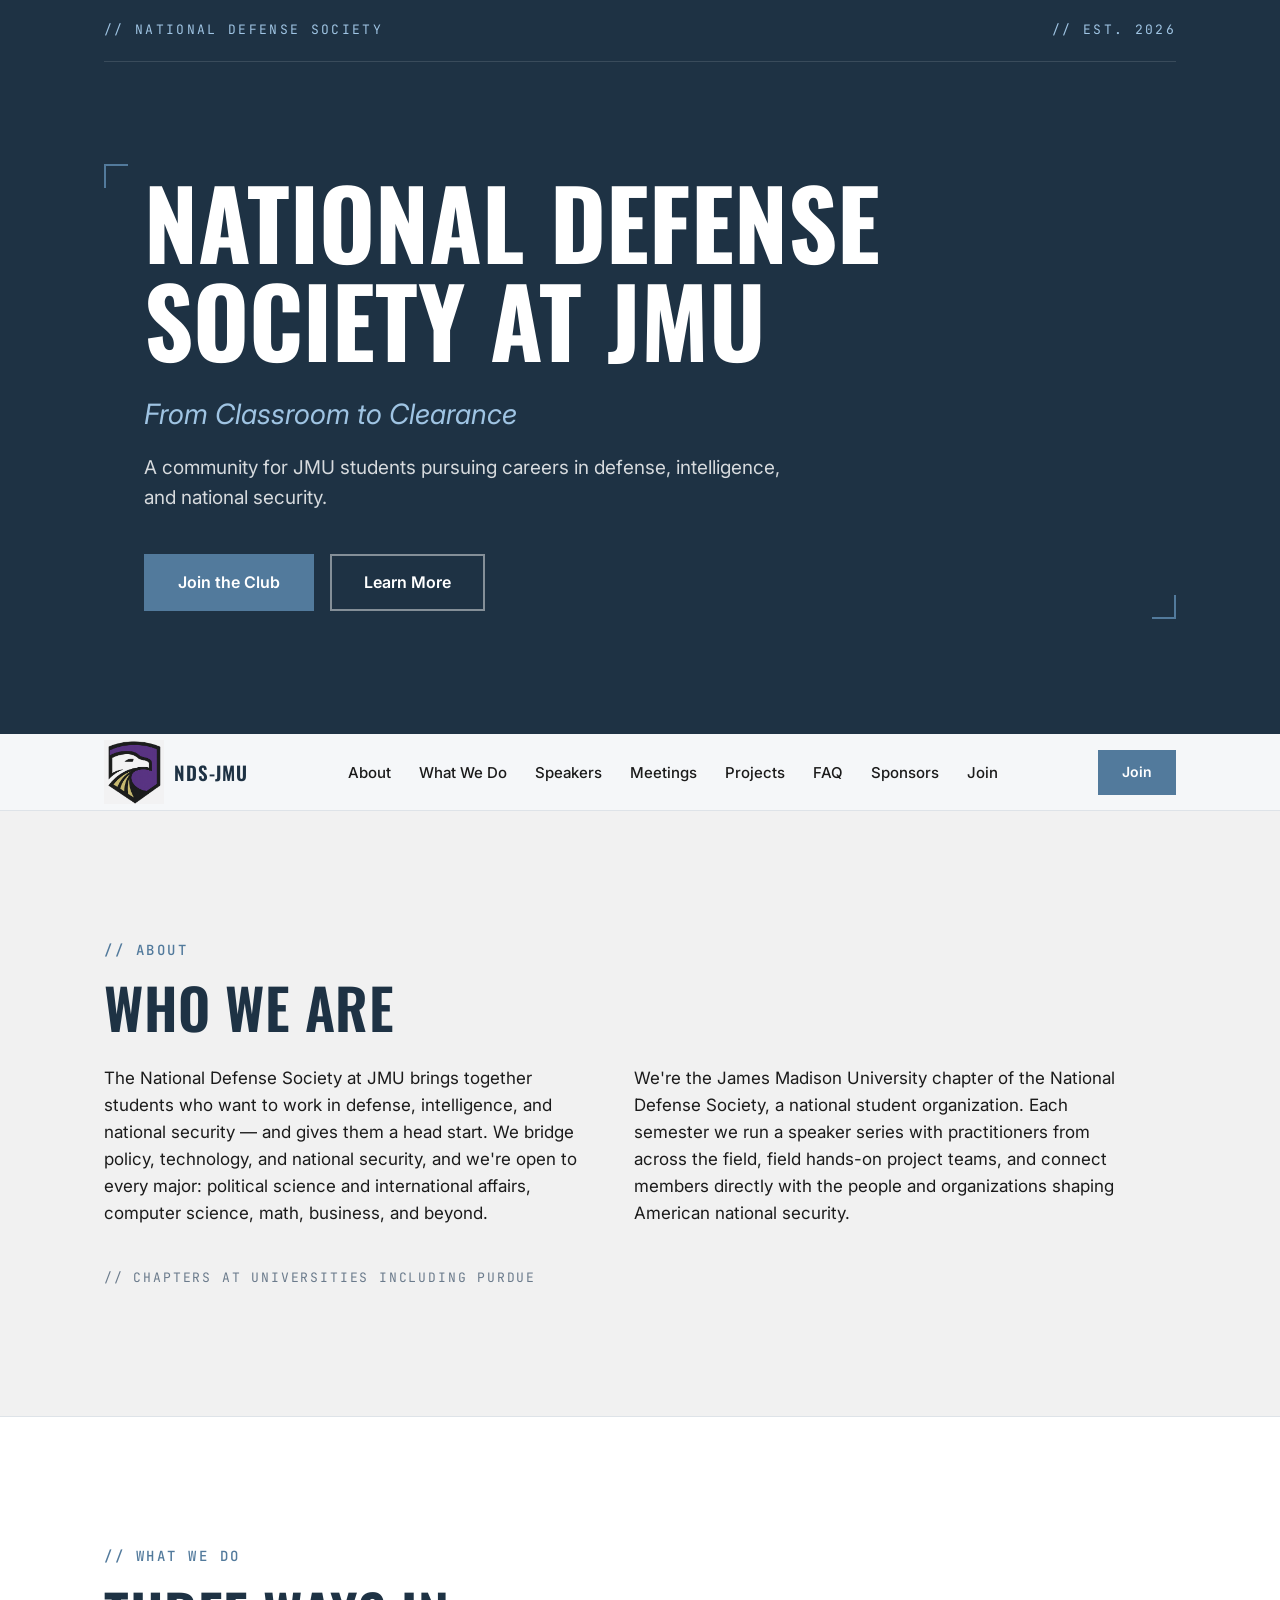
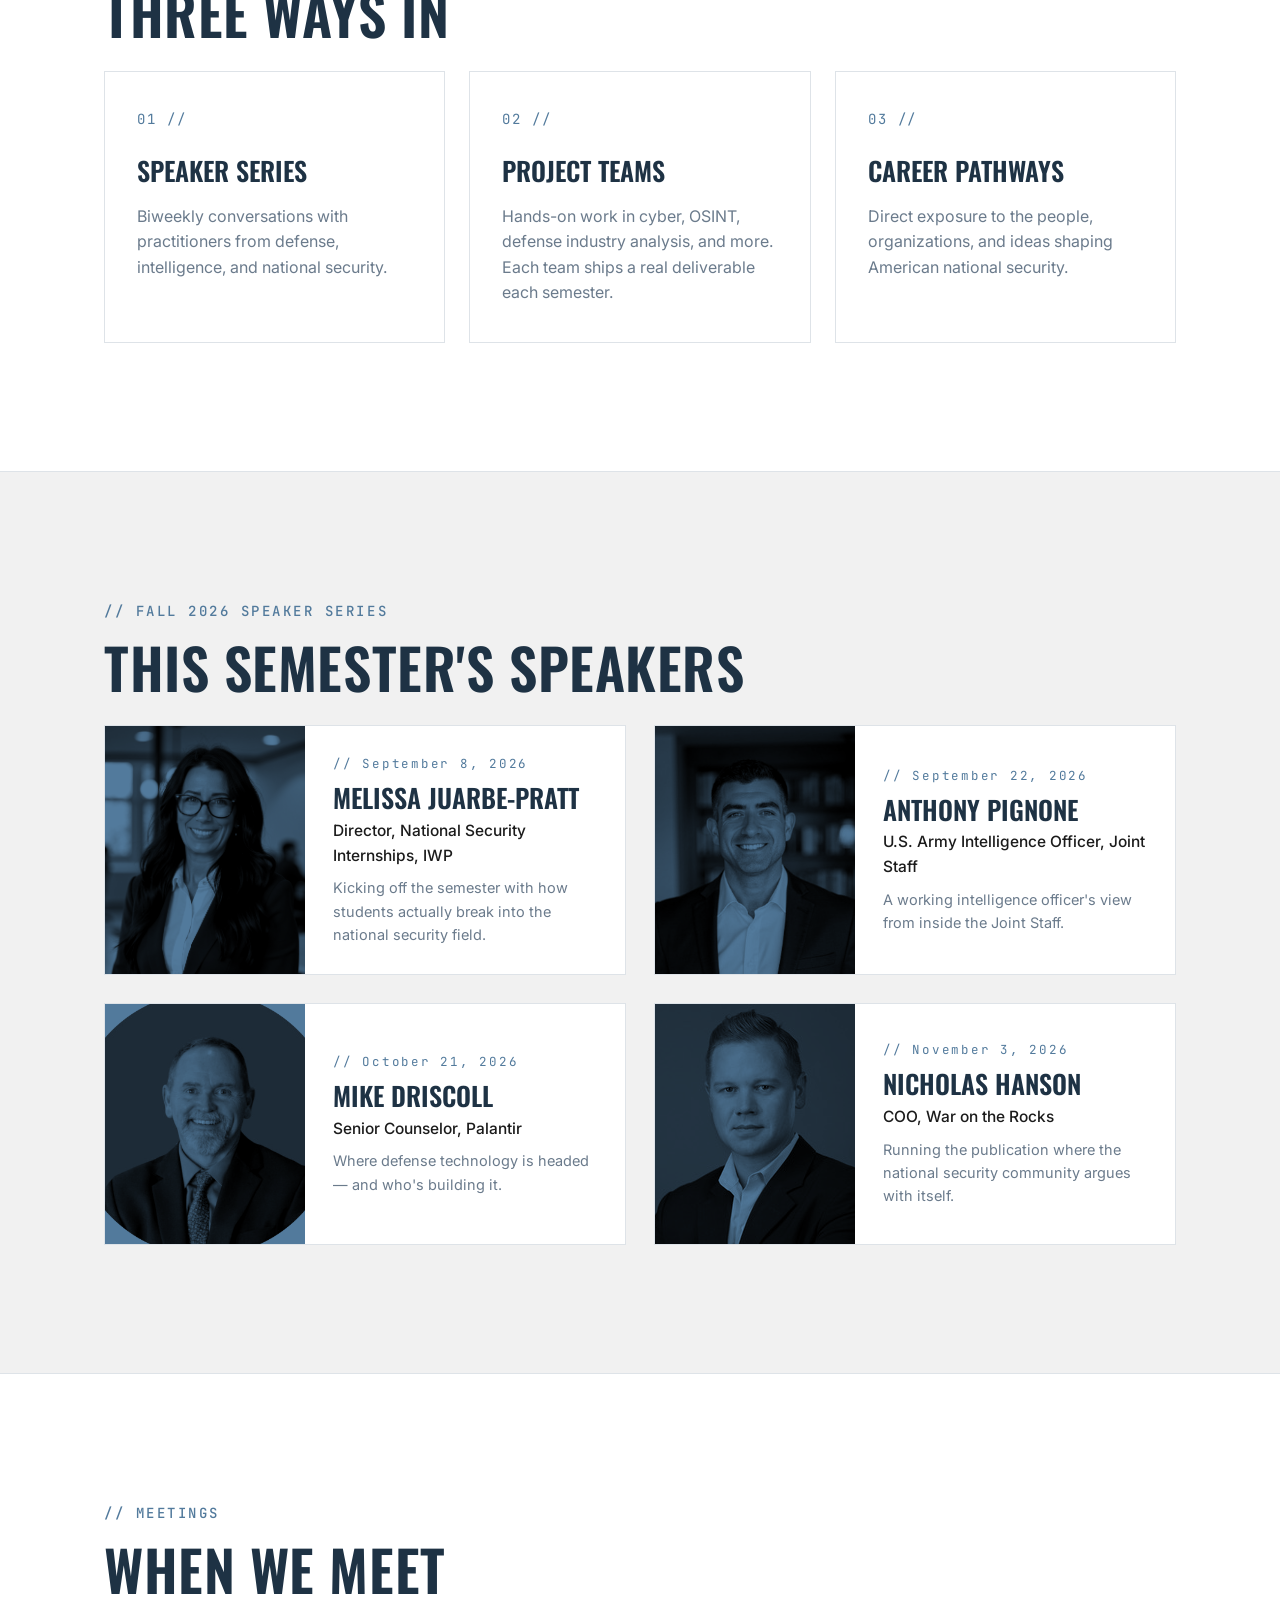
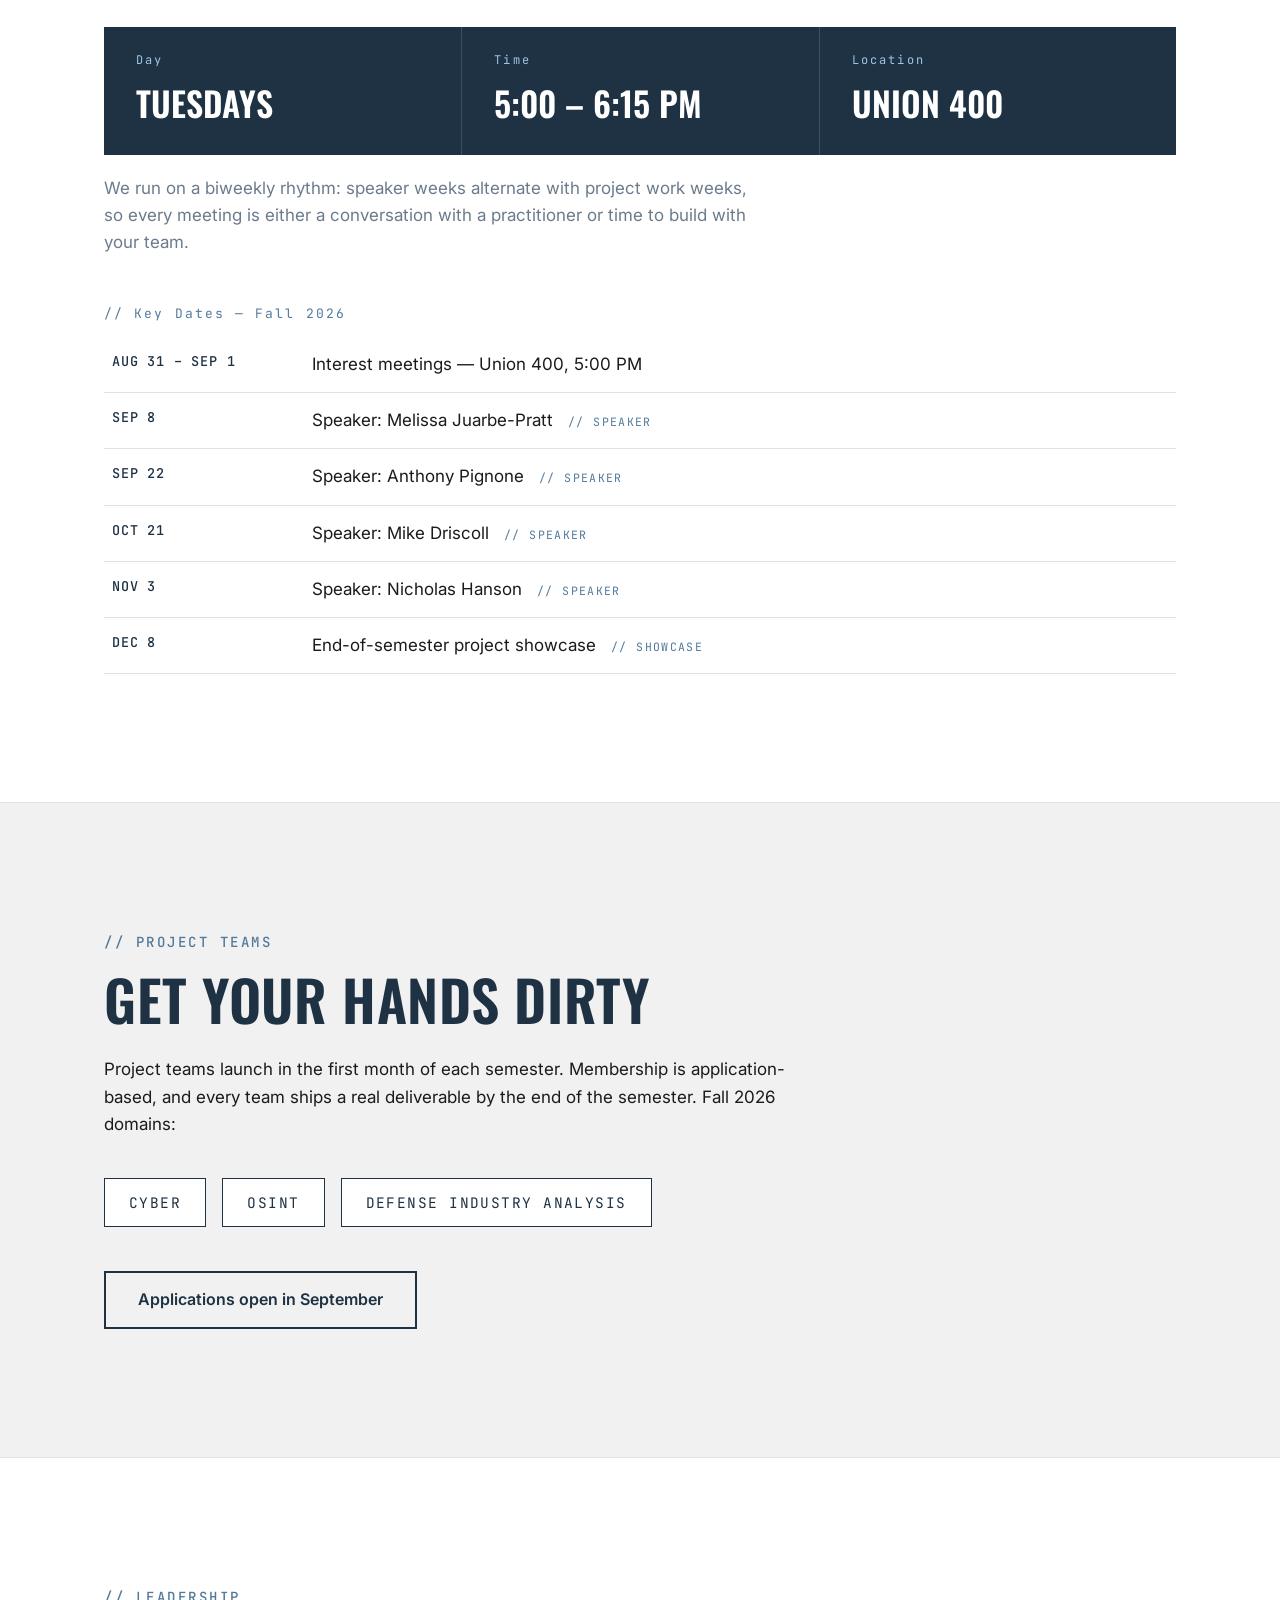
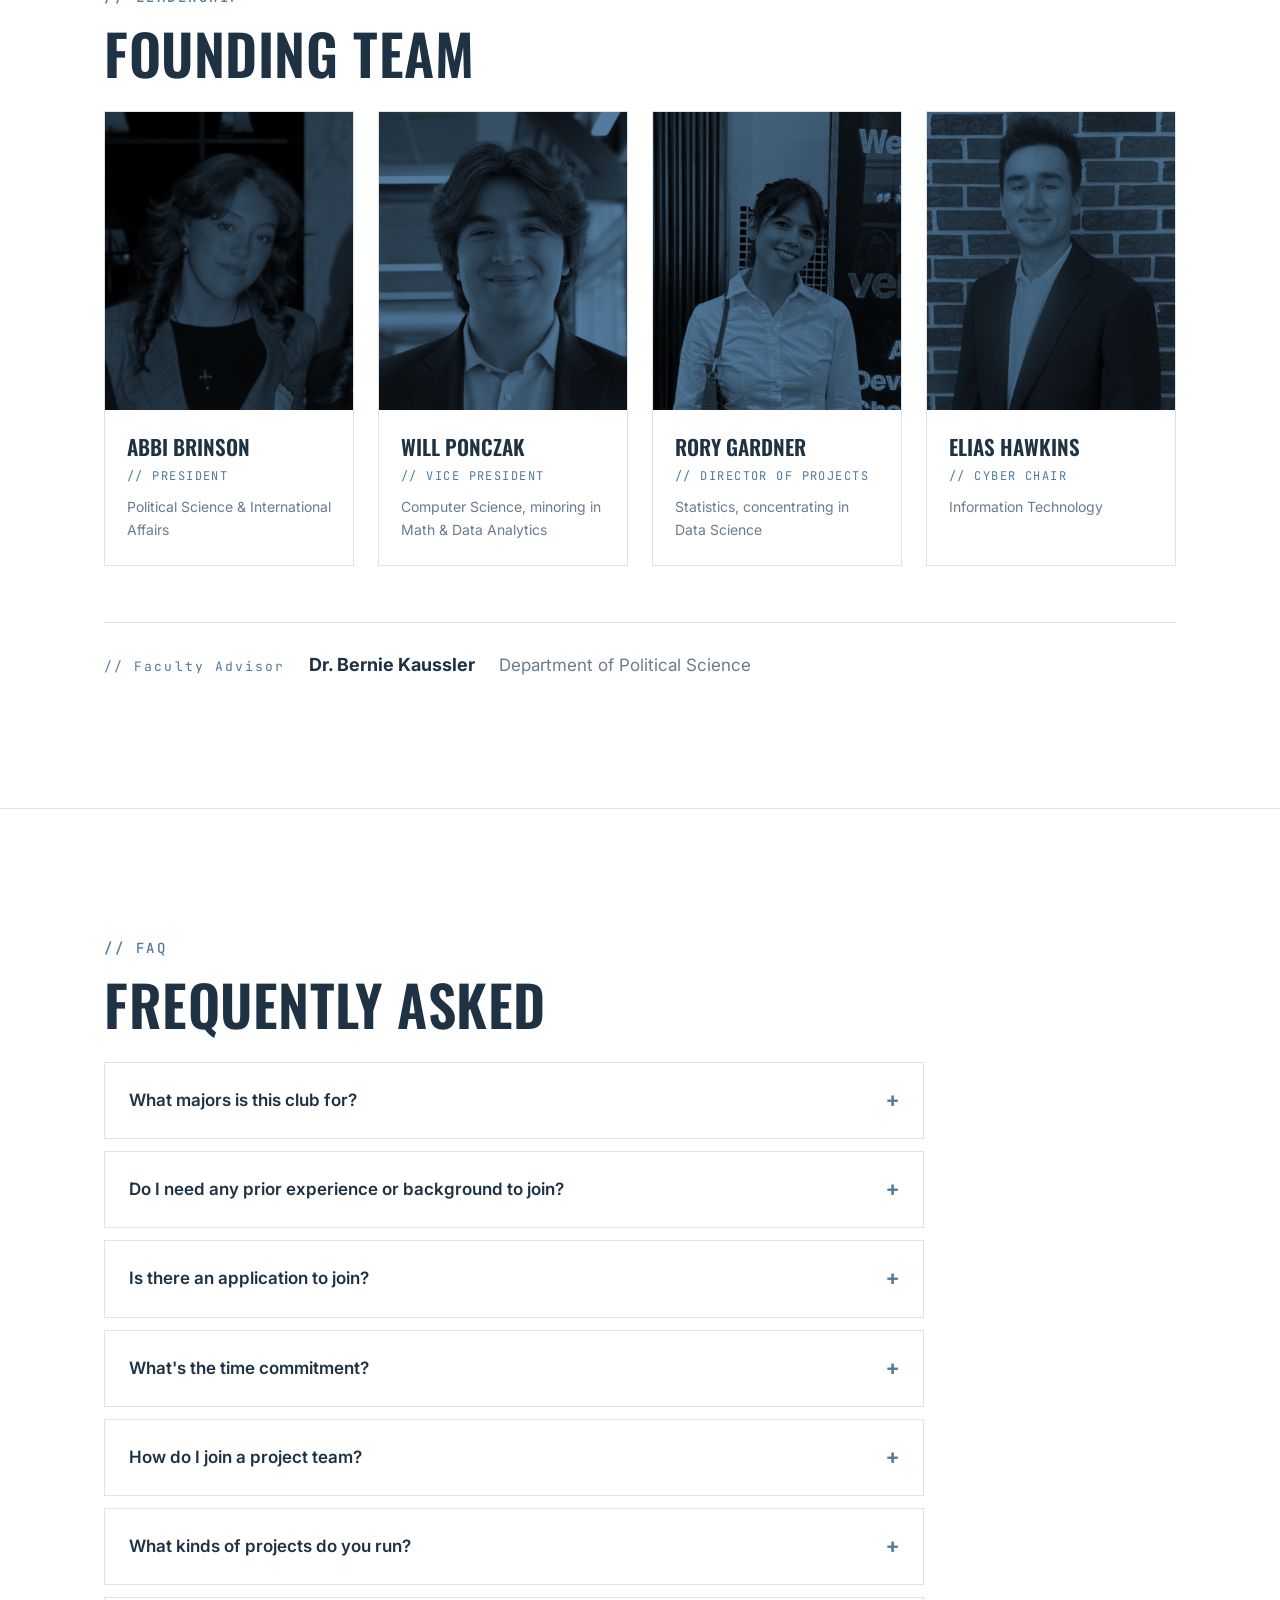
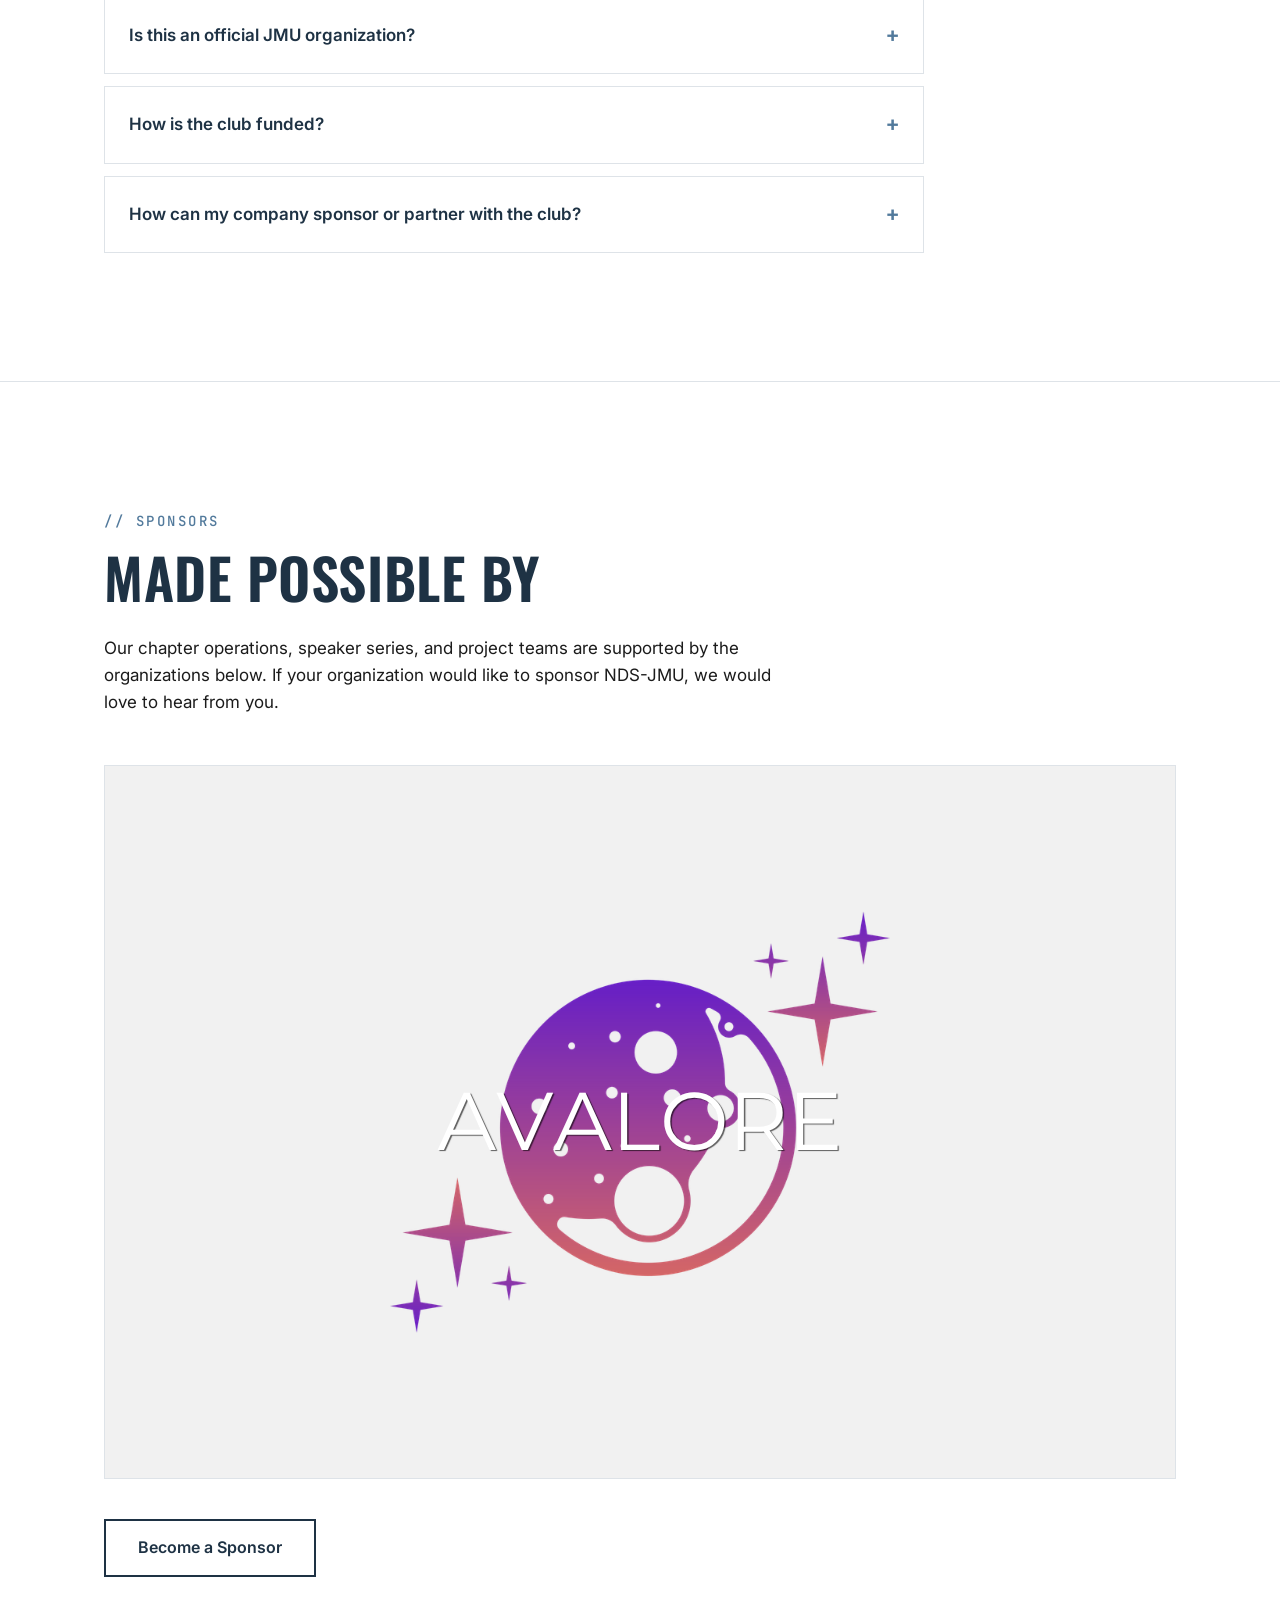
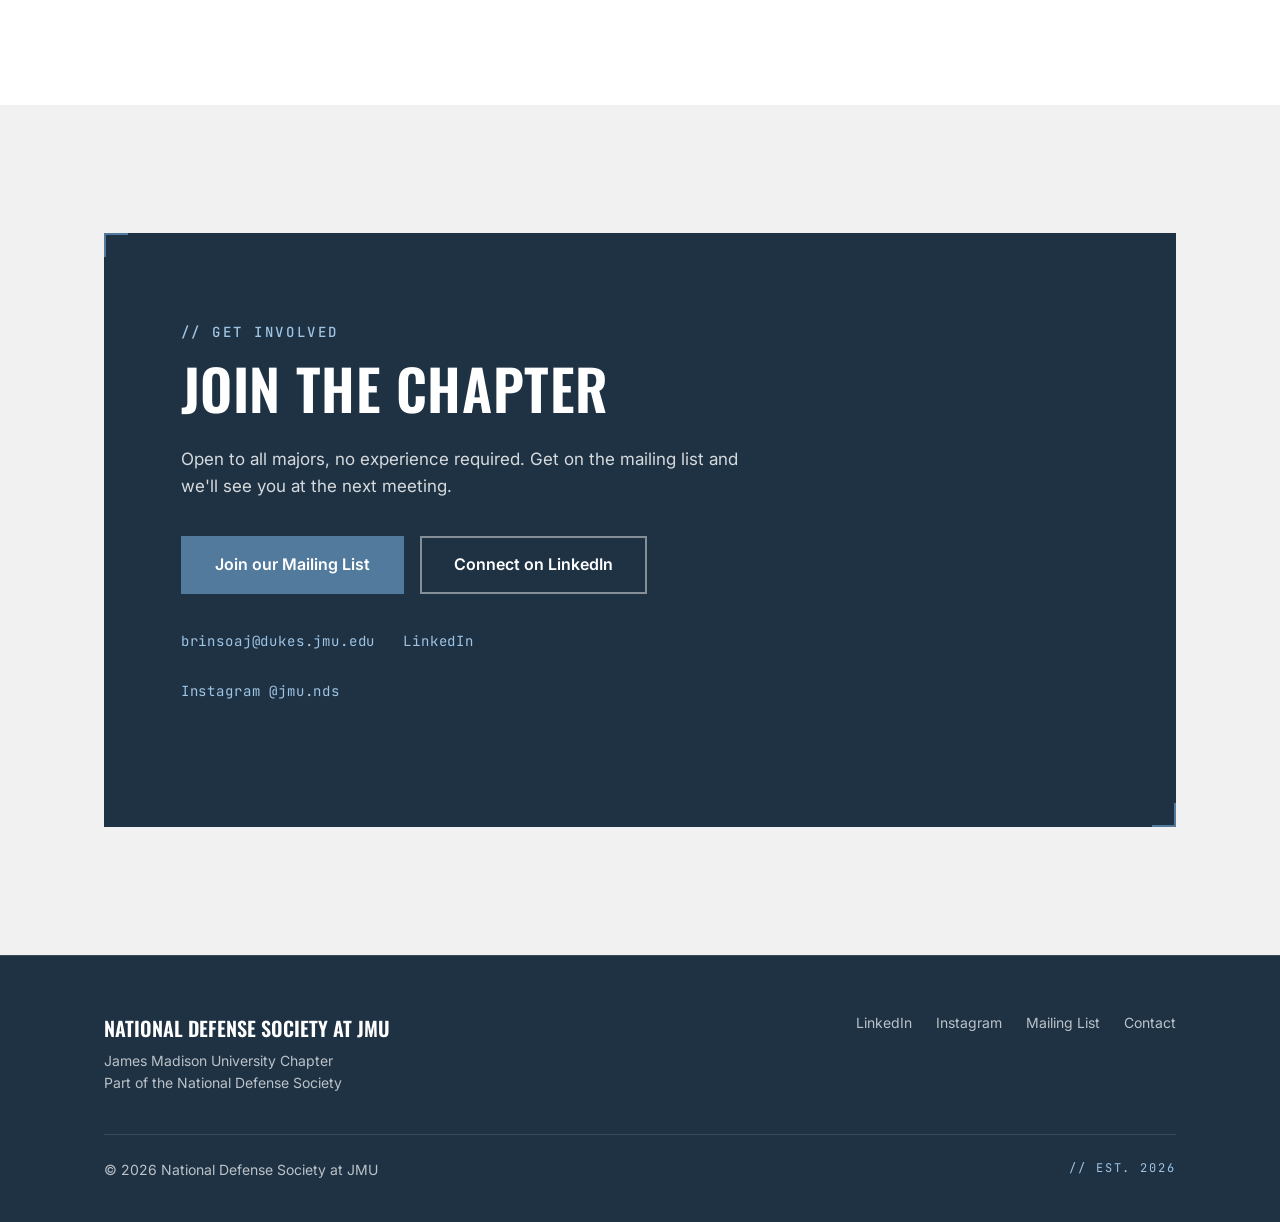
==== index.html @ 1729a4a7 "avalore logo" ====
<!DOCTYPE html>
<html lang="en">
<head>
  <meta charset="UTF-8">
  <meta name="viewport" content="width=device-width, initial-scale=1.0">

  <!-- ============================================= -->
  <!-- PAGE TITLE + SEO                              -->
  <!-- Edit the title and description below if the   -->
  <!-- club's positioning changes.                   -->
  <!-- ============================================= -->
  <title>National Defense Society at JMU — From Classroom to Clearance</title>
  <meta name="description" content="The JMU chapter of the National Defense Society: a community for students pursuing careers in defense, intelligence, and national security. Speaker series, project teams, and career pathways.">

  <!-- Open Graph tags: control how the site looks when shared on LinkedIn etc. -->
  <!-- Replace og-image.png in /images/ with a real 1200x630 graphic when ready. -->
  <meta property="og:title" content="National Defense Society at JMU">
  <meta property="og:description" content="From Classroom to Clearance. A community for JMU students pursuing careers in defense, intelligence, and national security.">
  <meta property="og:type" content="website">
  <meta property="og:image" content="/images/og-image.png">
  <meta property="og:url" content="https://ndsjmu.org/">
  <meta name="twitter:card" content="summary_large_image">
  <meta name="twitter:title" content="National Defense Society at JMU">
  <meta name="twitter:description" content="From Classroom to Clearance. A community for JMU students pursuing careers in defense, intelligence, and national security.">
  <meta name="twitter:image" content="/images/og-image.png">
  <meta name="theme-color" content="#1E3244">

  <!-- Update the URL below to match your actual domain -->
  <link rel="canonical" href="https://ndsjmu.org/">
  <link rel="icon" type="image/png" href="/favicon.png">

  <!-- Fonts: Inter (body), Oswald (big headers), JetBrains Mono (// labels) -->
  <link rel="preconnect" href="https://fonts.googleapis.com">
  <link rel="preconnect" href="https://fonts.gstatic.com" crossorigin>
  <link href="https://fonts.googleapis.com/css2?family=Inter:ital,wght@0,400;0,500;0,600;1,400&family=JetBrains+Mono:wght@400;500&family=Oswald:wght@500;600;700&display=swap" rel="stylesheet">

  <link rel="stylesheet" href="style.css">
</head>
<body>

<!-- ============================================= -->
<!-- 1. HERO (navy header block)                   -->
<!-- Edit the tagline, mission line, and the       -->
<!-- "Join the Club" link here. The Join button    -->
<!-- href should be your Google Form URL.          -->
<!-- ============================================= -->
<header class="hero">
  <div class="container">
    <div class="hero-topbar">
      <span>// NATIONAL DEFENSE SOCIETY</span>
      <span>// EST. 2026</span>
    </div>
    <div class="hero-inner corner-brackets">
      <h1>National Defense Society at JMU</h1>
      <p class="hero-tagline">From Classroom to Clearance</p>
      <p class="hero-mission">A community for JMU students pursuing careers in defense, intelligence, and national security.</p>
      <div class="hero-buttons">
        <!-- REPLACE the href below with the real Google Form link -->
        <a class="btn btn-primary" href="https://forms.gle/PhuVPxNaA1a8XiHC9" target="_blank" rel="noopener noreferrer">Join the Club</a>
        <a class="btn btn-outline-light" href="#about">Learn More</a>
      </div>
    </div>
  </div>
</header>

<!-- ============================================= -->
<!-- 2. STICKY NAVIGATION                          -->
<!-- Sticks to the top of the screen on scroll.    -->
<!-- To add a nav item, copy one <li> line.        -->
<!-- ============================================= -->
<nav class="site-nav" aria-label="Main navigation">
  <div class="container nav-inner">
    <a class="nav-wordmark" href="#top">
      <img src="images/logo.png" alt="NDS eagle shield logo">
      NDS-JMU
    </a>
    <button class="nav-toggle" aria-expanded="false" aria-controls="nav-links">MENU</button>
    <ul class="nav-links" id="nav-links">
      <li><a href="#about">About</a></li>
      <li><a href="#what-we-do">What We Do</a></li>
      <li><a href="#speakers">Speakers</a></li>
      <li><a href="#meetings">Meetings</a></li>
      <li><a href="#projects">Projects</a></li>
      <li><a href="#faq">FAQ</a></li>
      <li><a href="#sponsors">Sponsors</a></li>
      <li><a href="#join">Join</a></li>
    </ul>
    <!-- REPLACE the href below with the real Google Form link -->
    <a class="btn btn-primary nav-join" href="https://forms.gle/PhuVPxNaA1a8XiHC9" target="_blank" rel="noopener noreferrer">Join</a>
  </div>
</nav>

<main id="top">

  <!-- ============================================= -->
  <!-- 3. ABOUT SECTION                              -->
  <!-- Edit the two paragraphs to update the club    -->
  <!-- description.                                  -->
  <!-- ============================================= -->
  <section id="about">
    <div class="container">
      <span class="section-label">// About</span>
      <h2 class="section-headline">Who We Are</h2>
      <div class="about-columns">
        <p>The National Defense Society at JMU brings together students who want to work in defense, intelligence, and national security — and gives them a head start. We bridge policy, technology, and national security, and we're open to every major: political science and international affairs, computer science, math, business, and beyond.</p>
        <p>We're the James Madison University chapter of the National Defense Society, a national student organization. Each semester we run a speaker series with practitioners from across the field, field hands-on project teams, and connect members directly with the people and organizations shaping American national security.</p>
      </div>
      <p class="about-footnote">// CHAPTERS AT UNIVERSITIES INCLUDING PURDUE</p>
    </div>
  </section>

  <!-- ============================================= -->
  <!-- 4. WHAT WE DO (three pillar cards)            -->
  <!-- To edit a pillar, change the text inside one  -->
  <!-- <article> block below.                        -->
  <!-- ============================================= -->
  <section id="what-we-do" class="what-we-do">
    <div class="container">
      <span class="section-label">// What We Do</span>
      <h2 class="section-headline">Three Ways In</h2>
      <div class="pillar-grid">
        <article class="pillar-card">
          <span class="pillar-number">01 //</span>
          <h3>Speaker Series</h3>
          <p>Biweekly conversations with practitioners from defense, intelligence, and national security.</p>
        </article>
        <article class="pillar-card">
          <span class="pillar-number">02 //</span>
          <h3>Project Teams</h3>
          <p>Hands-on work in cyber, OSINT, defense industry analysis, and more. Each team ships a real deliverable each semester.</p>
        </article>
        <article class="pillar-card">
          <span class="pillar-number">03 //</span>
          <h3>Career Pathways</h3>
          <p>Direct exposure to the people, organizations, and ideas shaping American national security.</p>
        </article>
      </div>
    </div>
  </section>

  <!-- ============================================= -->
  <!-- 5. SPEAKERS SECTION                           -->
  <!-- To add a new speaker: copy one whole          -->
  <!-- <article class="speaker-card"> block, paste   -->
  <!-- it below the last one, and update the photo,  -->
  <!-- date, name, title, and description.           -->
  <!-- Photos go in images/speakers/ — see README.   -->
  <!-- ============================================= -->
  <section id="speakers">
    <div class="container">
      <span class="section-label">// Fall 2026 Speaker Series</span>
      <h2 class="section-headline">This Semester's Speakers</h2>
      <div class="speaker-grid">

        <!-- Speaker 1 -->
        <article class="speaker-card">
          <figure class="tinted-photo">
            <img src="images/speakers/melissa-juarbe-pratt.jpg" alt="Melissa Juarbe-Pratt headshot">
          </figure>
          <div class="speaker-info">
            <p class="speaker-date">// September 8, 2026</p>
            <h3>Melissa Juarbe-Pratt</h3>
            <p class="speaker-title">Director, National Security Internships, IWP</p>
            <p class="speaker-note">Kicking off the semester with how students actually break into the national security field.</p>
          </div>
        </article>

        <!-- Speaker 2 -->
        <article class="speaker-card">
          <figure class="tinted-photo">
            <img src="images/speakers/anthony-pignone.jpg" alt="Anthony Pignone headshot">
          </figure>
          <div class="speaker-info">
            <p class="speaker-date">// September 22, 2026</p>
            <h3>Anthony Pignone</h3>
            <p class="speaker-title">U.S. Army Intelligence Officer, Joint Staff</p>
            <p class="speaker-note">A working intelligence officer's view from inside the Joint Staff.</p>
          </div>
        </article>

        <!-- Speaker 3 -->
        <article class="speaker-card">
          <figure class="tinted-photo">
            <img src="images/speakers/mike-driscoll.jpg" alt="Mike Driscoll headshot">
          </figure>
          <div class="speaker-info">
            <p class="speaker-date">// October 21, 2026</p>
            <h3>Mike Driscoll</h3>
            <p class="speaker-title">Senior Counselor, Palantir</p>
            <p class="speaker-note">Where defense technology is headed — and who's building it.</p>
          </div>
        </article>

        <!-- Speaker 4 -->
        <article class="speaker-card">
          <figure class="tinted-photo">
            <img src="images/speakers/nicholas-hanson.jpeg" alt="Nicholas Hanson headshot">
          </figure>
          <div class="speaker-info">
            <p class="speaker-date">// November 3, 2026</p>
            <h3>Nicholas Hanson</h3>
            <p class="speaker-title">COO, War on the Rocks</p>
            <p class="speaker-note">Running the publication where the national security community argues with itself.</p>
          </div>
        </article>

        <!-- ADD A NEW SPEAKER CARD HERE (copy an <article> block from above) -->

      </div>
    </div>
  </section>

  <!-- ============================================= -->
  <!-- 6. MEETINGS SECTION                           -->
  <!-- Update the day/time/room in the meeting-bar,  -->
  <!-- and the key dates in the table below it.      -->
  <!-- To add a date: copy one <tr> row.             -->
  <!-- ============================================= -->
  <section id="meetings" class="meetings">
    <div class="container">
      <span class="section-label">// Meetings</span>
      <h2 class="section-headline">When We Meet</h2>
      <dl class="meeting-bar">
        <div><dt>Day</dt><dd>Tuesdays</dd></div>
        <div><dt>Time</dt><dd>5:00 – 6:15 PM</dd></div>
        <div><dt>Location</dt><dd>Union 400</dd></div>
      </dl>
      <p class="meeting-note">We run on a biweekly rhythm: speaker weeks alternate with project work weeks, so every meeting is either a conversation with a practitioner or time to build with your team.</p>

      <p class="dates-heading">// Key Dates — Fall 2026</p>
      <table class="dates-table">
        <tbody>
          <tr><td>AUG 31 – SEP 1</td><td>Interest meetings — Union 400, 5:00 PM</td></tr>
          <tr><td>SEP 8</td><td>Speaker: Melissa Juarbe-Pratt <span class="date-tag">// SPEAKER</span></td></tr>
          <tr><td>SEP 22</td><td>Speaker: Anthony Pignone <span class="date-tag">// SPEAKER</span></td></tr>
          <tr><td>OCT 21</td><td>Speaker: Mike Driscoll <span class="date-tag">// SPEAKER</span></td></tr>
          <tr><td>NOV 3</td><td>Speaker: Nicholas Hanson <span class="date-tag">// SPEAKER</span></td></tr>
          <tr><td>DEC 8</td><td>End-of-semester project showcase <span class="date-tag">// SHOWCASE</span></td></tr>
          <!-- ADD A NEW DATE HERE (copy a <tr> row from above) -->
        </tbody>
      </table>
    </div>
  </section>

  <!-- ============================================= -->
  <!-- 7. PROJECT TEAMS SECTION                      -->
  <!-- To add a project domain, copy one <li> line.  -->
  <!-- Update the button text/link when applications -->
  <!-- open.                                         -->
  <!-- ============================================= -->
  <section id="projects">
    <div class="container">
      <span class="section-label">// Project Teams</span>
      <h2 class="section-headline">Get Your Hands Dirty</h2>
      <p class="projects-intro">Project teams launch in the first month of each semester. Membership is application-based, and every team ships a real deliverable by the end of the semester. Fall 2026 domains:</p>
      <ul class="domain-list">
        <li>CYBER</li>
        <li>OSINT</li>
        <li>DEFENSE INDUSTRY ANALYSIS</li>
        <!-- ADD A NEW PROJECT DOMAIN HERE -->
      </ul>
      <a class="btn btn-outline-dark" href="#join">Applications open in September</a>
    </div>
  </section>

  <!-- ============================================= -->
  <!-- 8. LEADERSHIP SECTION                         -->
  <!-- To add or update an officer: copy one         -->
  <!-- <article class="officer-card"> block and      -->
  <!-- update the photo, name, role, and bio.        -->
  <!-- Photos go in images/officers/ — see README.   -->
  <!-- ============================================= -->
  <section id="leadership" class="leadership">
    <div class="container">
      <span class="section-label">// Leadership</span>
      <h2 class="section-headline">Founding Team</h2>
      <div class="officer-grid">

        <article class="officer-card">
          <figure class="tinted-photo">
            <img src="images/officers/abbi-brinson.jpg" alt="Abbi Brinson headshot">
          </figure>
          <div class="officer-body">
            <h3>Abbi Brinson</h3>
            <p class="officer-role">// President</p>
            <p class="officer-bio">Political Science &amp; International Affairs</p>
          </div>
        </article>

        <article class="officer-card">
          <figure class="tinted-photo">
            <img src="images/officers/will-ponczak.jpg" alt="Will Ponczak headshot">
          </figure>
          <div class="officer-body">
            <h3>Will Ponczak</h3>
            <p class="officer-role">// Vice President</p>
            <p class="officer-bio">Computer Science, minoring in Math &amp; Data Analytics</p>
          </div>
        </article>

        <article class="officer-card">
          <figure class="tinted-photo">
            <img src="images/officers/rory-gardner.png" alt="Rory Gardner headshot">
          </figure>
          <div class="officer-body">
            <h3>Rory Gardner</h3>
            <p class="officer-role">// Director of Projects</p>
            <p class="officer-bio">Statistics, concentrating in Data Science</p>
          </div>
        </article>

        <article class="officer-card">
          <figure class="tinted-photo">
            <img src="images/officers/elias-hawkins.jpg" alt="Elias Hawkins headshot">
          </figure>
          <div class="officer-body">
            <h3>Elias Hawkins</h3>
            <p class="officer-role">// Cyber Chair</p>
            <p class="officer-bio">Information Technology</p>
          </div>
        </article>

        <!-- ADD A NEW OFFICER CARD HERE (copy an <article> block from above) -->

      </div>
      <div class="advisor">
        <span class="advisor-label">// Faculty Advisor</span>
        <strong>Dr. Bernie Kaussler</strong>
        <span>Department of Political Science</span>
      </div>
    </div>
  </section>


  <!-- ============================================= -->
  <!-- 8b. FAQ SECTION                               -->
  <!-- To add a question: copy one <details> block,  -->
  <!-- update the <summary> and <p> text.            -->
  <!-- The <details>/<summary> elements are native   -->
  <!-- HTML — no JavaScript needed for the accordion.-->
  <!-- ============================================= -->
  <section id="faq" class="faq">
    <div class="container">
      <span class="section-label">// FAQ</span>
      <h2 class="section-headline">Frequently Asked</h2>
      <div class="faq-list">

        <details class="faq-item">
          <summary>What majors is this club for?</summary>
          <p>All majors. Our members study political science, international affairs, computer science, engineering, business, finance, biology, and everything in between. If you are interested in defense, intelligence, or national security, this club is for you.</p>
        </details>

        <details class="faq-item">
          <summary>Do I need any prior experience or background to join?</summary>
          <p>No. Our speaker series and general meetings are designed for anyone curious about the field, whether you have deep background knowledge or none at all.</p>
        </details>

        <details class="faq-item">
          <summary>Is there an application to join?</summary>
          <p>No application is required for general membership. Just show up. Project teams are application-based and open at the start of each semester.</p>
        </details>

        <details class="faq-item">
          <summary>What's the time commitment?</summary>
          <p>General members can attend as many or as few meetings as they want. Project team members commit to weekly participation for the semester and produce a final deliverable in December.</p>
        </details>

        <details class="faq-item">
          <summary>How do I join a project team?</summary>
          <p>Applications open during the first month of each semester and are announced at meetings and through our mailing list. Teams are multidisciplinary — we intentionally build teams that combine technical, analytical, and business perspectives.</p>
        </details>

        <details class="faq-item">
          <summary>What kinds of projects do you run?</summary>
          <p>Multidisciplinary teams working on real national security problems. Recent examples include open-source intelligence analysis, defense industry research, and hardware prototyping for detection and monitoring applications.</p>
        </details>

        <details class="faq-item">
          <summary>Is this an official JMU organization?</summary>
          <p>Yes. NDS-JMU is a recognized student organization at James Madison University, part of the national National Defense Society, with chapters at universities across the country.</p>
        </details>

        <details class="faq-item">
          <summary>How is the club funded?</summary>
          <p>Through sponsor contributions and optional member dues. All chapter financials are made publicly available at the end of each semester.</p>
        </details>

        <details class="faq-item">
          <summary>How can my company sponsor or partner with the club?</summary>
          <p>We welcome sponsorship inquiries. Sponsors support our speaker series, project teams, and end-of-semester programming, and can also sponsor individual project teams focused on problems their organization cares about. Reach out through the Sponsors section below.</p>
        </details>

      </div>
    </div>
  </section>

  <!-- ============================================= -->
  <!-- 9. SPONSORS SECTION                           -->
  <!-- To add a sponsor:                             -->
  <!--   1. Drop the logo image in images/sponsors/  -->
  <!--   2. Copy one <a class="sponsor-card"> block  -->
  <!--   3. Update the href (their website), the     -->
  <!--      img src, and the alt text                -->
  <!-- To become a sponsor link: update the href on  -->
  <!-- the "Become a Sponsor" button to a mailto or  -->
  <!-- link to your sponsorship PDF.                 -->
  <!-- ============================================= -->
  <section id="sponsors" class="sponsors">
    <div class="container">
      <span class="section-label">// Sponsors</span>
      <h2 class="section-headline">Made Possible By</h2>
      <p class="sponsors-intro">Our chapter operations, speaker series, and project teams are supported by the organizations below. If your organization would like to sponsor NDS-JMU, we would love to hear from you.</p>

      <div class="sponsor-grid">

        <!-- Sponsor 1 — placeholder example. Delete this block or replace with a real sponsor. -->

        <a class="sponsor-card" href="#" target="_blank" rel="noopener noreferrer">
          <img src="images/sponsors/avalore-logo.png" alt="Sponsor logo placeholder">
        </a>


        <!-- ADD A NEW SPONSOR CARD HERE (copy an <a> block from above) -->

      </div>

      <div class="sponsors-cta">
        <a class="btn btn-outline-dark" href="mailto:brinsoaj@dukes.jmu.edu?subject=NDS-JMU%20Sponsorship%20Inquiry">Become a Sponsor</a>
      </div>
    </div>
  </section>

  <!-- ============================================= -->
  <!-- 10. JOIN / GET INVOLVED SECTION               -->
  <!-- Update the Google Form link, email, and       -->
  <!-- social links here.                            -->
  <!-- ============================================= -->
  <section id="join">
    <div class="container">
      <div class="join-card corner-brackets">
        <span class="section-label">// Get Involved</span>
        <h2 class="section-headline">Join the Chapter</h2>
        <p>Open to all majors, no experience required. Get on the mailing list and we'll see you at the next meeting.</p>
        <div class="join-buttons">
          <!-- REPLACE the href below with the real Google Form link -->
          <a class="btn btn-primary" href="https://forms.gle/PhuVPxNaA1a8XiHC9" target="_blank" rel="noopener noreferrer">Join our Mailing List</a>
          <a class="btn btn-outline-light" href="https://linkedin.com/company/jmunds" target="_blank" rel="noopener noreferrer">Connect on LinkedIn</a>
        </div>
        <p class="join-contact">
          <a href="mailto:brinsoaj@dukes.jmu.edu">brinsoaj@dukes.jmu.edu</a>
          <a href="https://linkedin.com/company/jmunds" target="_blank" rel="noopener noreferrer">LinkedIn</a>
          <a href="https://instagram.com/jmu.nds" target="_blank" rel="noopener noreferrer">Instagram @jmu.nds</a>
        </p>
      </div>
    </div>
  </section>

</main>

<!-- ============================================= -->
<!-- 11. FOOTER                                    -->
<!-- ============================================= -->
<footer class="site-footer">
  <div class="container">
    <div class="footer-top">
      <div class="footer-identity">
        <strong>National Defense Society at JMU</strong>
        James Madison University Chapter<br>
        Part of the National Defense Society
      </div>
      <ul class="footer-links">
        <li><a href="https://linkedin.com/company/jmunds" target="_blank" rel="noopener noreferrer">LinkedIn</a></li>
        <li><a href="https://instagram.com/jmu.nds" target="_blank" rel="noopener noreferrer">Instagram</a></li>
        <!-- REPLACE the href below with the real Google Form link -->
        <li><a href="https://forms.gle/PhuVPxNaA1a8XiHC9" target="_blank" rel="noopener noreferrer">Mailing List</a></li>
        <li><a href="mailto:brinsoaj@dukes.jmu.edu">Contact</a></li>
      </ul>
    </div>
    <div class="footer-bottom">
      <span>© 2026 National Defense Society at JMU</span>
      <span class="mono">// EST. 2026</span>
    </div>
  </div>
</footer>

<script src="script.js"></script>
</body>
</html>
---- style.css ----
/* =====================================================
   NDS-JMU WEBSITE STYLES
   =====================================================
   HOW THIS FILE IS ORGANIZED (in order):
     1. Variables      — all colors, fonts, spacing
     2. Base           — resets and defaults
     3. Reusable bits  — section labels, buttons, photos
     4. Hero / header
     5. Sticky nav
     6. About
     7. What We Do
     8. Speakers
     9. Meetings
    10. Project Teams
    11. Leadership
    12. Sponsors
    13. Join / Get Involved
    14. Footer
    15. Mobile (responsive) rules
   To change a color or font everywhere, edit section 1.
   ===================================================== */

/* =====================================================
   1. VARIABLES — change these to restyle the whole site
   ===================================================== */
:root {
  /* Colors (match the posters) */
  --navy:       #1E3244;  /* deep navy — header, footer, dark bars */
  --accent:     #527A9C;  /* muted steel blue — buttons, labels, accents */
  --light:      #F1F1F1;  /* off-white — page background */
  --white:      #FFFFFF;  /* card backgrounds */
  --ink:        #1B1B1B;  /* charcoal body text on light backgrounds */
  --slate:      #6B7B8C;  /* secondary text, captions */
  --steel:      #527A9C;  /* mid blue — photo tint */
  --sky:        #9FC4E3;  /* light powder blue — small labels on navy */
  --line:       #DEE3E8;  /* thin borders on light backgrounds */

  /* Fonts */
  --font-body:    "Inter", "Helvetica Neue", Arial, sans-serif;
  --font-display: "Oswald", "Arial Narrow", sans-serif;      /* big condensed headers */
  --font-mono:    "JetBrains Mono", "Courier New", monospace; /* "// LABELS" */

  /* Spacing — used for section padding */
  --space-section: clamp(72px, 10vw, 128px); /* gap above/below each section */
  --content-width: 1120px;                   /* max width of content */
}

/* =====================================================
   2. BASE
   ===================================================== */
* { box-sizing: border-box; margin: 0; padding: 0; }

html {
  scroll-behavior: smooth;        /* smooth scrolling to anchors, no JS needed */
  scroll-padding-top: 84px;       /* stops anchors hiding behind the sticky nav */
}

body {
  font-family: var(--font-body);
  background: var(--light);
  color: var(--ink);
  line-height: 1.6;
  font-size: 17px;
  -webkit-font-smoothing: antialiased;
}

img { display: block; max-width: 100%; }

a { color: var(--steel); }
a:hover { color: var(--navy); }

/* Every content block sits in a centered column */
.container {
  max-width: var(--content-width);
  margin: 0 auto;
  padding: 0 24px;
}

section { padding: var(--space-section) 0; }

/* =====================================================
   3. REUSABLE BITS
   ===================================================== */

/* Gold monospace label, e.g. "// ABOUT" */
.section-label {
  font-family: var(--font-mono);
  font-size: 14px;
  font-weight: 500;
  letter-spacing: 0.18em;
  text-transform: uppercase;
  color: var(--accent);
  display: block;
  margin-bottom: 16px;
}

/* Big condensed section headline, e.g. "WHO WE ARE" */
.section-headline {
  font-family: var(--font-display);
  font-size: clamp(36px, 5vw, 56px);
  font-weight: 600;
  line-height: 1.05;
  text-transform: uppercase;
  letter-spacing: 0.01em;
  color: var(--navy);
  margin-bottom: 28px;
  text-wrap: balance;
}

/* Buttons */
.btn {
  display: inline-block;
  font-family: var(--font-body);
  font-weight: 600;
  font-size: 16px;
  text-decoration: none;
  padding: 14px 32px;
  border: 2px solid transparent;
  transition: background 0.15s, color 0.15s, border-color 0.15s;
}
.btn-primary {                    /* primary button */
  background: var(--accent);
  color: var(--white);
  border-color: var(--accent);
}
.btn-primary:hover { background: #648BAC; border-color: #648BAC; color: var(--white); }
.btn-outline-light {              /* secondary on navy backgrounds */
  background: transparent;
  color: var(--white);
  border-color: rgba(255, 255, 255, 0.45);
}
.btn-outline-light:hover { border-color: var(--white); color: var(--white); }
.btn-outline-dark {               /* secondary on light backgrounds */
  background: transparent;
  color: var(--navy);
  border-color: var(--navy);
}
.btn-outline-dark:hover { background: var(--navy); color: var(--white); }

/* Blue-tinted photo treatment (matches the posters).
   Wrap any <img> in <figure class="tinted-photo"> to get the effect. */
.tinted-photo {
  position: relative;
  overflow: hidden;
  background: var(--navy);
}
.tinted-photo img {
  width: 100%;
  height: 100%;
  object-fit: cover;
  filter: grayscale(100%) contrast(1.05); /* photo becomes black & white... */
}
.tinted-photo::after {                    /* ...then this blue layer tints it */
  content: "";
  position: absolute;
  inset: 0;
  background: var(--steel);
  mix-blend-mode: multiply;
  pointer-events: none;
}

/* Gold corner brackets (decorative, like the posters).
   Add class "corner-brackets" to a positioned element. */
.corner-brackets::before,
.corner-brackets::after {
  content: "";
  position: absolute;
  width: 22px;
  height: 22px;
  border: 2px solid var(--accent);
  pointer-events: none;
}
.corner-brackets::before { top: 0; left: 0; border-right: none; border-bottom: none; }
.corner-brackets::after  { bottom: 0; right: 0; border-left: none; border-top: none; }

/* =====================================================
   4. HERO / HEADER (navy block at the top)
   ===================================================== */
.hero {
  background: var(--navy);
  color: var(--white);
  padding: 0 0 clamp(72px, 9vw, 120px);
}

/* Thin bar at the very top with two monospace labels */
.hero-topbar {
  display: flex;
  justify-content: space-between;
  align-items: center;
  gap: 16px;
  padding: 20px 0;
  border-bottom: 1px solid rgba(255, 255, 255, 0.12);
  margin-bottom: clamp(56px, 8vw, 104px);
}
.hero-topbar span {
  font-family: var(--font-mono);
  font-size: 13px;
  letter-spacing: 0.18em;
  color: var(--sky);
}

.hero-inner { position: relative; padding: 8px 0 8px 40px; }

.hero h1 {
  font-family: var(--font-display);
  font-size: clamp(44px, 7.5vw, 96px);
  font-weight: 700;
  line-height: 1.02;
  text-transform: uppercase;
  max-width: 14ch;
}

/* Gold italic tagline — "From Classroom to Clearance" */
.hero-tagline {
  color: var(--sky);
  font-style: italic;
  font-size: clamp(20px, 2.6vw, 28px);
  margin: 24px 0 16px;
}

.hero-mission {
  font-size: clamp(17px, 1.8vw, 19px);
  color: rgba(255, 255, 255, 0.82);
  max-width: 54ch;
  margin-bottom: 40px;
}

.hero-buttons { display: flex; gap: 16px; flex-wrap: wrap; }

/* =====================================================
   5. STICKY NAV (sits below the hero, sticks on scroll)
   ===================================================== */
.site-nav {
  position: sticky;
  top: 0;
  z-index: 100;
  background: rgba(245, 247, 250, 0.88);  /* semi-transparent... */
  -webkit-backdrop-filter: blur(10px);
  backdrop-filter: blur(10px);            /* ...with subtle blur */
  border-bottom: 1px solid var(--line);
}
.site-nav.is-stuck { box-shadow: 0 2px 16px rgba(10, 22, 40, 0.08); } /* added by script.js */

.nav-inner {
  display: flex;
  align-items: center;
  justify-content: space-between;
  gap: 20px;
  min-height: 76px;
}

.nav-wordmark {
  display: flex;
  align-items: center;
  gap: 10px;
  font-family: var(--font-display);
  font-weight: 600;
  font-size: 19px;
  letter-spacing: 0.04em;
  color: var(--navy);
  text-decoration: none;
  white-space: nowrap;
}
.nav-wordmark img { height: 64px; width: auto; }

.nav-links {
  display: flex;
  gap: 28px;
  list-style: none;
}
.nav-links a {
  font-size: 15px;
  font-weight: 500;
  color: var(--ink);
  text-decoration: none;
}
.nav-links a:hover { color: var(--steel); }

.nav-join {
  font-size: 14px;
  padding: 9px 22px;
  white-space: nowrap;
}

/* Hamburger button — hidden on desktop, and hidden entirely
   when JavaScript is off (the links just wrap instead) */
.nav-toggle {
  display: none;
  background: none;
  border: 1px solid var(--line);
  font-family: var(--font-mono);
  font-size: 13px;
  letter-spacing: 0.1em;
  padding: 8px 14px;
  color: var(--navy);
  cursor: pointer;
}

/* =====================================================
   6. ABOUT
   ===================================================== */
.about-columns {
  display: grid;
  grid-template-columns: 1fr 1fr;
  gap: 40px;
  max-width: 60em;
}
.about-columns p { color: var(--ink); }

.about-footnote {
  font-family: var(--font-mono);
  font-size: 13px;
  letter-spacing: 0.14em;
  color: var(--slate);
  margin-top: 40px;
}

/* =====================================================
   7. WHAT WE DO (three pillar cards)
   ===================================================== */
.what-we-do { background: var(--white); border-top: 1px solid var(--line); border-bottom: 1px solid var(--line); }

.pillar-grid {
  display: grid;
  grid-template-columns: repeat(3, 1fr);
  gap: 24px;
}

.pillar-card {
  background: var(--white);
  border: 1px solid var(--line);
  padding: 36px 32px;
}
.pillar-number {
  font-family: var(--font-mono);
  font-size: 14px;
  letter-spacing: 0.14em;
  color: var(--accent);
  display: block;
  margin-bottom: 20px;
}
.pillar-card h3 {
  font-family: var(--font-display);
  font-size: 26px;
  font-weight: 600;
  text-transform: uppercase;
  color: var(--navy);
  margin-bottom: 12px;
}
.pillar-card p { color: var(--slate); font-size: 16px; }

/* =====================================================
   8. SPEAKERS (2x2 grid of cards)
   ===================================================== */
.speaker-grid {
  display: grid;
  grid-template-columns: 1fr 1fr;
  gap: 28px;
}

.speaker-card {
  background: var(--white);
  border: 1px solid var(--line);
  display: grid;
  grid-template-columns: 200px 1fr;
}
.speaker-card .tinted-photo { min-height: 240px; }
.speaker-card img { position: absolute; inset: 0; }

.speaker-info { padding: 28px; display: flex; flex-direction: column; justify-content: center; }

.speaker-date {
  font-family: var(--font-mono);
  font-size: 12.5px;
  letter-spacing: 0.14em;
  color: var(--accent);
  margin-bottom: 10px;
}
.speaker-info h3 {
  font-family: var(--font-display);
  font-size: 26px;
  font-weight: 600;
  text-transform: uppercase;
  color: var(--navy);
  line-height: 1.1;
  margin-bottom: 6px;
}
.speaker-title { font-weight: 500; font-size: 15.5px; color: var(--ink); margin-bottom: 8px; }
.speaker-note  { font-size: 14.5px; color: var(--slate); }

/* =====================================================
   9. MEETINGS
   ===================================================== */
.meetings { background: var(--white); border-top: 1px solid var(--line); border-bottom: 1px solid var(--line); }

/* Navy bar showing day / time / location (like the poster's date bar) */
.meeting-bar {
  display: grid;
  grid-template-columns: repeat(3, 1fr);
  background: var(--navy);
  color: var(--white);
  margin: 8px 0 20px;
}
.meeting-bar > div { padding: 24px 32px; }
.meeting-bar > div + div { border-left: 1px solid rgba(255, 255, 255, 0.14); }
.meeting-bar dt {
  font-family: var(--font-mono);
  font-size: 12px;
  letter-spacing: 0.18em;
  color: var(--sky);
  margin-bottom: 6px;
}
.meeting-bar dd {
  font-family: var(--font-display);
  font-size: clamp(24px, 3vw, 34px);
  font-weight: 600;
  text-transform: uppercase;
}

.meeting-note { color: var(--slate); max-width: 60ch; margin-bottom: 48px; }

/* Semester key-dates list */
.dates-heading {
  font-family: var(--font-mono);
  font-size: 13px;
  letter-spacing: 0.16em;
  color: var(--accent);
  margin-bottom: 12px;
}
.dates-table { width: 100%; border-collapse: collapse; }
.dates-table td {
  padding: 14px 8px;
  border-bottom: 1px solid var(--line);
  vertical-align: top;
}
.dates-table td:first-child {
  font-family: var(--font-mono);
  font-size: 13.5px;
  letter-spacing: 0.06em;
  color: var(--navy);
  white-space: nowrap;
  width: 200px;
  font-weight: 500;
}
.dates-table .date-tag {
  font-family: var(--font-mono);
  font-size: 11.5px;
  letter-spacing: 0.12em;
  color: var(--accent);
  margin-left: 10px;
}

/* =====================================================
   10. PROJECT TEAMS
   ===================================================== */
.projects-intro { max-width: 62ch; color: var(--ink); margin-bottom: 40px; }

.domain-list {
  display: flex;
  flex-wrap: wrap;
  gap: 16px;
  list-style: none;
  margin-bottom: 44px;
}
.domain-list li {
  font-family: var(--font-mono);
  font-size: 14.5px;
  letter-spacing: 0.1em;
  border: 1px solid var(--navy);
  color: var(--navy);
  padding: 12px 24px;
  background: var(--white);
}

/* =====================================================
   11. LEADERSHIP
   ===================================================== */
.leadership { background: var(--white); border-top: 1px solid var(--line); }

.officer-grid {
  display: grid;
  grid-template-columns: repeat(4, 1fr);
  gap: 24px;
  margin-bottom: 56px;
}
.officer-card { border: 1px solid var(--line); background: var(--white); }
.officer-card .tinted-photo { aspect-ratio: 5 / 6; }
.officer-body { padding: 20px 22px 24px; }
.officer-body h3 {
  font-family: var(--font-display);
  font-size: 21px;
  font-weight: 600;
  text-transform: uppercase;
  color: var(--navy);
}
.officer-role {
  font-family: var(--font-mono);
  font-size: 12px;
  letter-spacing: 0.12em;
  color: var(--accent);
  text-transform: uppercase;
  margin: 4px 0 10px;
}
.officer-bio { font-size: 14px; color: var(--slate); }

/* Faculty advisor line below the officer grid */
.advisor {
  border-top: 1px solid var(--line);
  padding-top: 28px;
  display: flex;
  gap: 24px;
  align-items: baseline;
  flex-wrap: wrap;
}
.advisor-label {
  font-family: var(--font-mono);
  font-size: 13px;
  letter-spacing: 0.16em;
  color: var(--accent);
}
.advisor strong { font-size: 18px; color: var(--navy); }
.advisor span:last-child { color: var(--slate); }


/* =====================================================
   11b. FAQ
   ===================================================== */
.faq { background: var(--white); border-top: 1px solid var(--line); }

.faq-list {
  display: flex;
  flex-direction: column;
  gap: 12px;
  max-width: 820px;
}

.faq-item {
  border: 1px solid var(--line);
  background: var(--white);
  padding: 0;
}

.faq-item summary {
  cursor: pointer;
  padding: 20px 24px;
  font-family: var(--font-body);
  font-size: 17px;
  font-weight: 600;
  color: var(--navy);
  list-style: none;
  display: flex;
  justify-content: space-between;
  align-items: center;
  gap: 20px;
}

/* Remove default browser triangle */
.faq-item summary::-webkit-details-marker { display: none; }

/* Custom "+" / "−" indicator */
.faq-item summary::after {
  content: "+";
  font-family: var(--font-mono);
  font-size: 22px;
  color: var(--accent);
  transition: transform 0.2s;
}
.faq-item[open] summary::after { content: "−"; }

.faq-item summary:hover { background: var(--light); }

.faq-item p {
  padding: 0 24px 22px;
  color: var(--ink);
  font-size: 15.5px;
  line-height: 1.6;
  max-width: 68ch;
}

/* =====================================================
   12. SPONSORS
   ===================================================== */
.sponsors { background: var(--white); border-top: 1px solid var(--line); }

.sponsors-intro {
  max-width: 62ch;
  color: var(--ink);
  margin-bottom: 48px;
}

/* Grid of sponsor logo cards. Each card is a link. */
.sponsor-grid {
  display: grid;
  grid-template-columns: repeat(auto-fit, minmax(180px, 1fr));
  gap: 20px;
  margin-bottom: 40px;
}

.sponsor-card {
  display: flex;
  align-items: center;
  justify-content: center;
  aspect-ratio: 3 / 2;
  padding: 24px;
  background: var(--light);
  border: 1px solid var(--line);
  transition: border-color 0.2s, transform 0.2s;
  text-decoration: none;
}
.sponsor-card:hover {
  border-color: var(--accent);
  transform: translateY(-2px);
}
.sponsor-card img {
  max-width: 100%;
  max-height: 100%;
  width: auto;
  height: auto;
  object-fit: contain;
  /* Slightly desaturate for consistent look; hover restores full color. */
  filter: grayscale(20%);
  transition: filter 0.2s;
}
.sponsor-card:hover img { filter: grayscale(0%); }

.sponsors-cta { margin-top: 8px; }

/* =====================================================
   13. JOIN / GET INVOLVED (navy call-to-action card)
   ===================================================== */
.join-card {
  position: relative;
  background: var(--navy);
  color: var(--white);
  padding: clamp(48px, 7vw, 88px) clamp(32px, 6vw, 80px);
}
.join-card .section-headline { color: var(--white); }
.join-card .section-label { color: var(--sky); } /* powder blue reads better on navy */
.join-card p { color: rgba(255, 255, 255, 0.82); max-width: 52ch; margin-bottom: 36px; }
.join-buttons { display: flex; gap: 16px; flex-wrap: wrap; margin-bottom: 36px; }

.join-contact {
  font-family: var(--font-mono);
  font-size: 14px;
  letter-spacing: 0.06em;
  display: flex;
  gap: 28px;
  flex-wrap: wrap;
}
.join-contact a { color: var(--sky); text-decoration: none; }
.join-contact a:hover { color: var(--white); text-decoration: underline; }

/* =====================================================
   14. FOOTER
   ===================================================== */
.site-footer {
  background: var(--navy);
  color: rgba(255, 255, 255, 0.7);
  border-top: 1px solid rgba(255, 255, 255, 0.12);
  padding: 56px 0 40px;
  font-size: 14px;
}
.footer-top {
  display: flex;
  justify-content: space-between;
  gap: 32px;
  flex-wrap: wrap;
  margin-bottom: 40px;
}
.footer-identity strong {
  display: block;
  font-family: var(--font-display);
  font-size: 20px;
  font-weight: 600;
  text-transform: uppercase;
  color: var(--white);
  margin-bottom: 6px;
}
.footer-links { display: flex; gap: 24px; list-style: none; flex-wrap: wrap; }
.footer-links a { color: rgba(255, 255, 255, 0.7); text-decoration: none; }
.footer-links a:hover { color: var(--white); }

.footer-bottom {
  display: flex;
  justify-content: space-between;
  gap: 16px;
  flex-wrap: wrap;
  border-top: 1px solid rgba(255, 255, 255, 0.12);
  padding-top: 24px;
}
.footer-bottom .mono {
  font-family: var(--font-mono);
  font-size: 12px;
  letter-spacing: 0.16em;
  color: var(--sky);
}

/* =====================================================
   15. MOBILE / RESPONSIVE
   Rules below only apply on smaller screens.
   ===================================================== */

/* Tablets and below */
@media (max-width: 900px) {
  .pillar-grid   { grid-template-columns: 1fr; }
  .speaker-grid  { grid-template-columns: 1fr; }
  .officer-grid  { grid-template-columns: 1fr 1fr; }
  .about-columns { grid-template-columns: 1fr; gap: 20px; }

  /* Mobile nav: hide the link row behind a menu button (JS adds .js to <html>;
     without JS the links simply stay visible and wrap) */
  .js .nav-toggle { display: block; }
  .js .nav-links {
    display: none;
    position: absolute;
    top: 100%;
    left: 0;
    right: 0;
    flex-direction: column;
    gap: 0;
    background: var(--light);
    border-bottom: 1px solid var(--line);
    padding: 8px 24px 16px;
  }
  .js .nav-links.is-open { display: flex; }
  .js .nav-links a { display: block; padding: 12px 0; border-bottom: 1px solid var(--line); }
  .nav-inner { flex-wrap: wrap; position: relative; }
  .nav-links:not(.is-open) { flex-wrap: wrap; gap: 12px 20px; } /* no-JS fallback */
}

/* Phones */
@media (max-width: 600px) {
  .speaker-card { grid-template-columns: 1fr; }
  .speaker-card .tinted-photo { min-height: 0; aspect-ratio: 4 / 3; }
  .speaker-card img { position: static; }
  .officer-grid { grid-template-columns: 1fr; }
  .meeting-bar { grid-template-columns: 1fr; }
  .meeting-bar > div + div { border-left: none; border-top: 1px solid rgba(255, 255, 255, 0.14); }
  .hero-inner { padding-left: 24px; }
  .dates-table td:first-child { width: auto; }
}
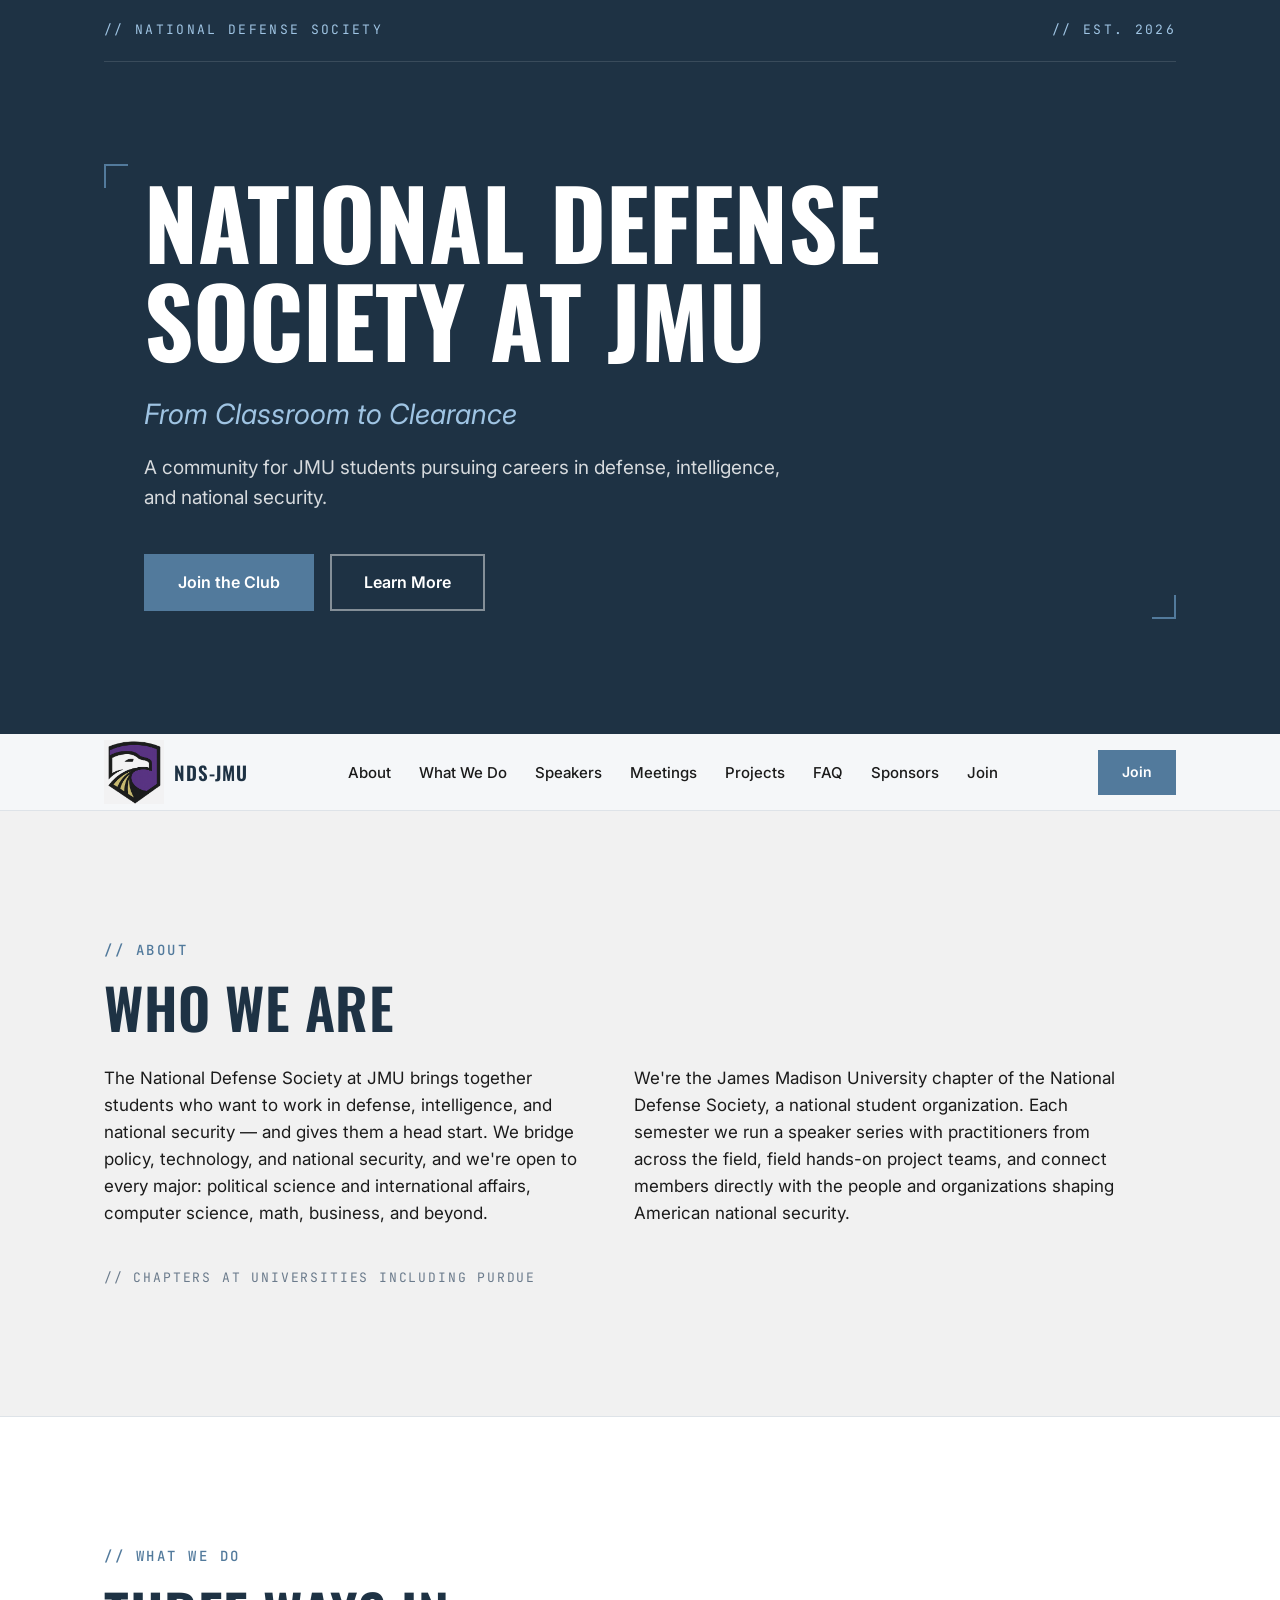
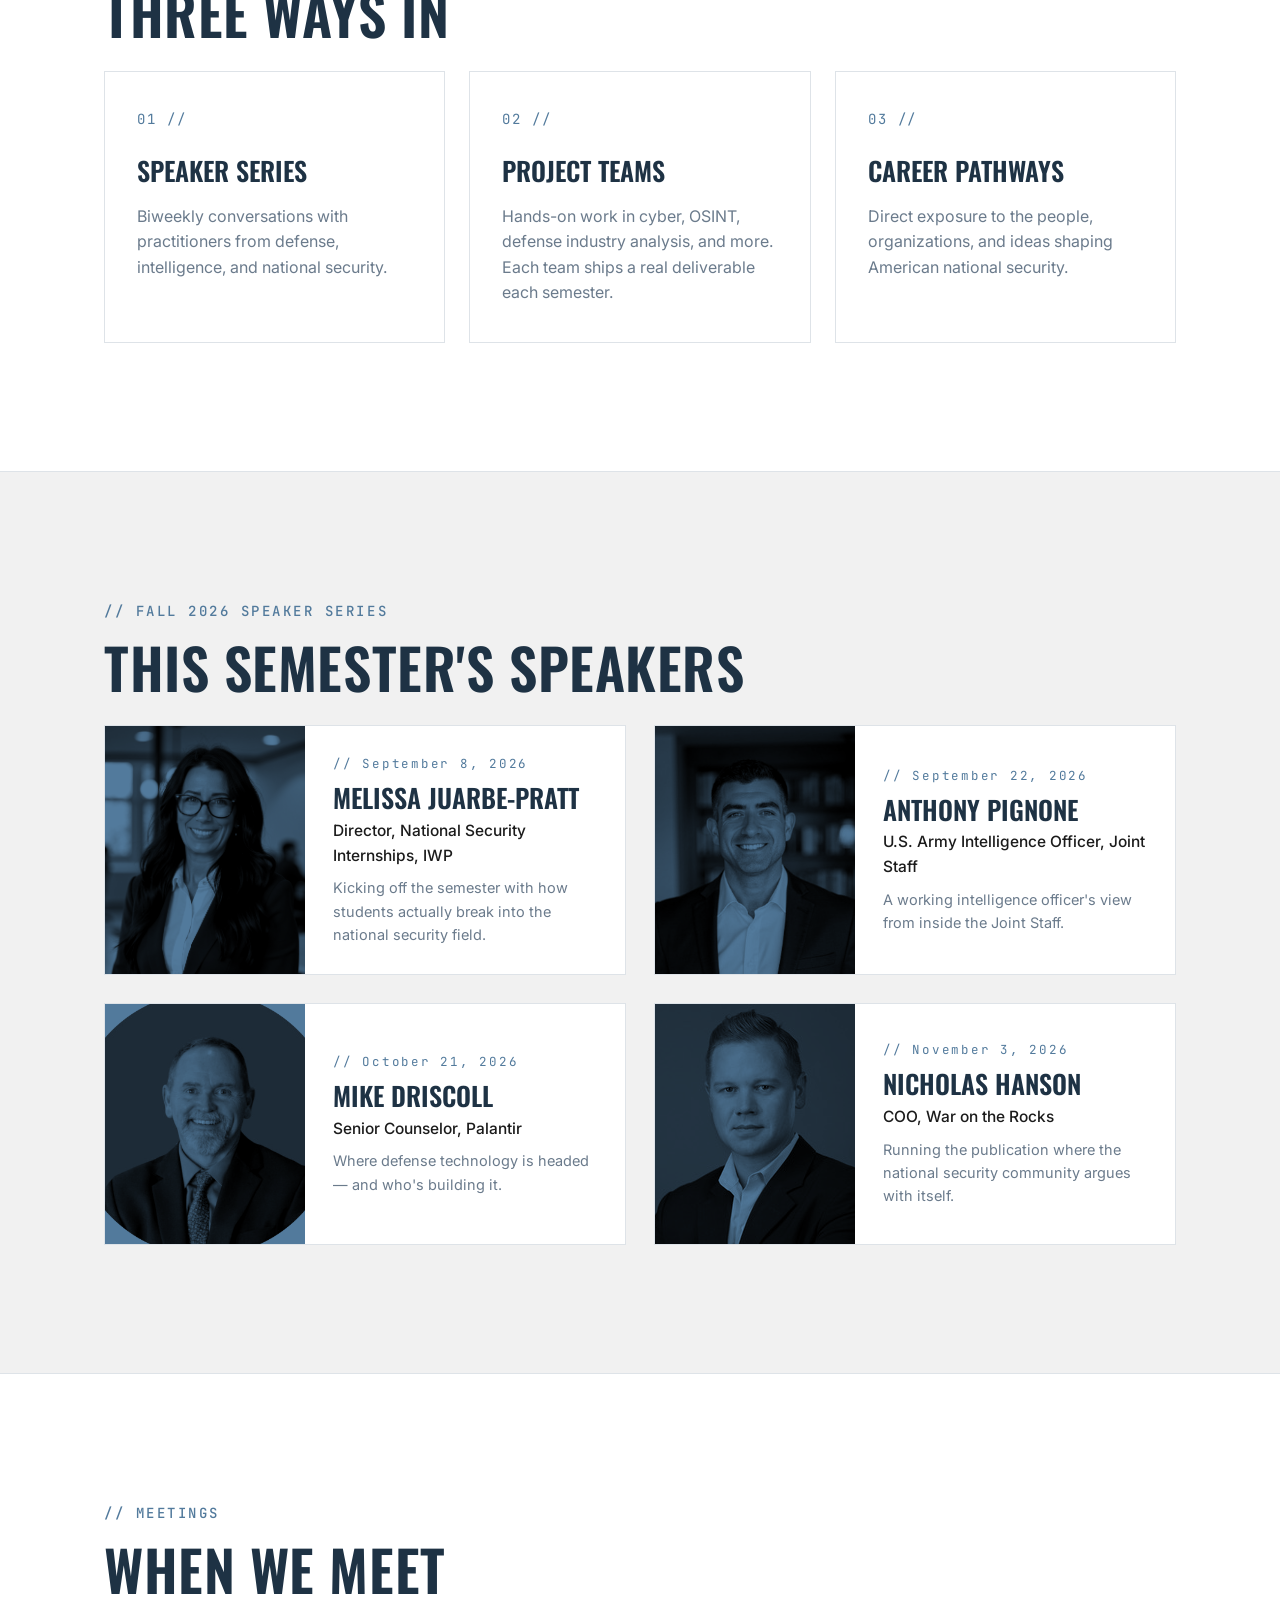
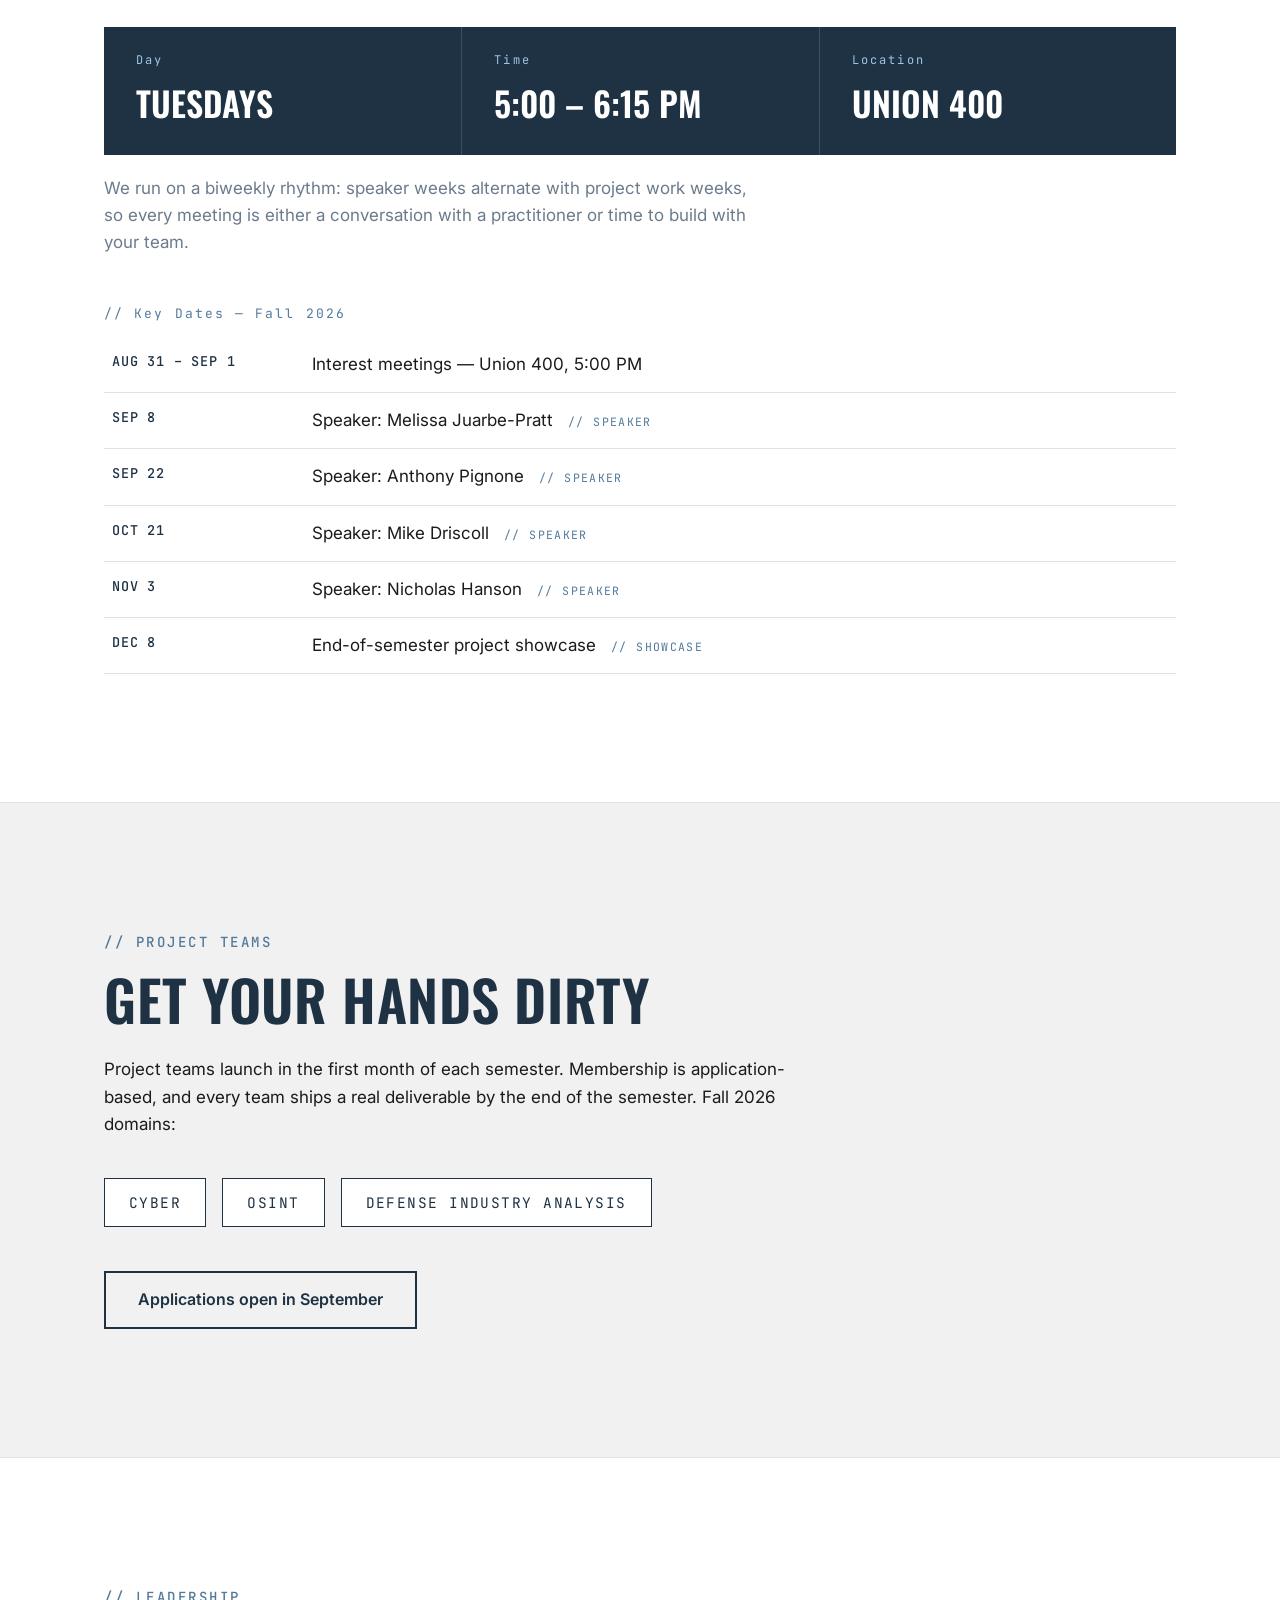
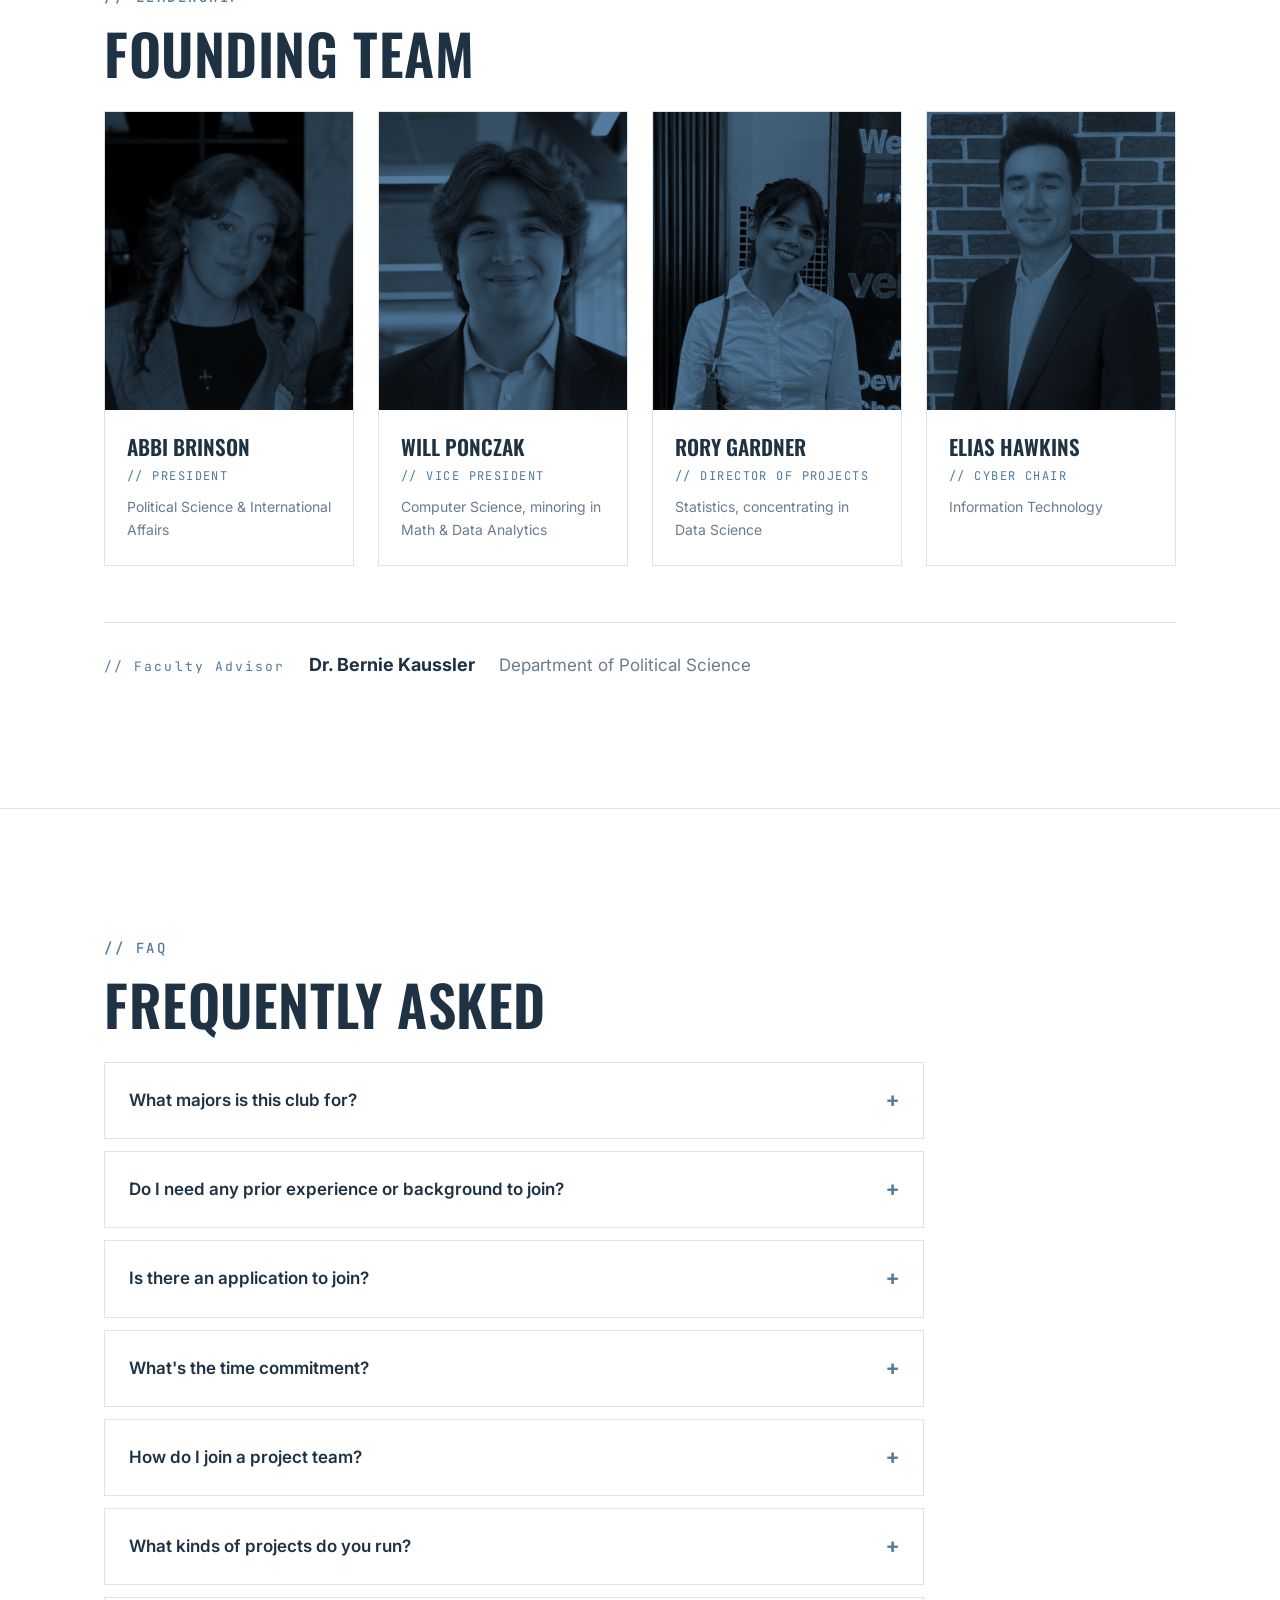
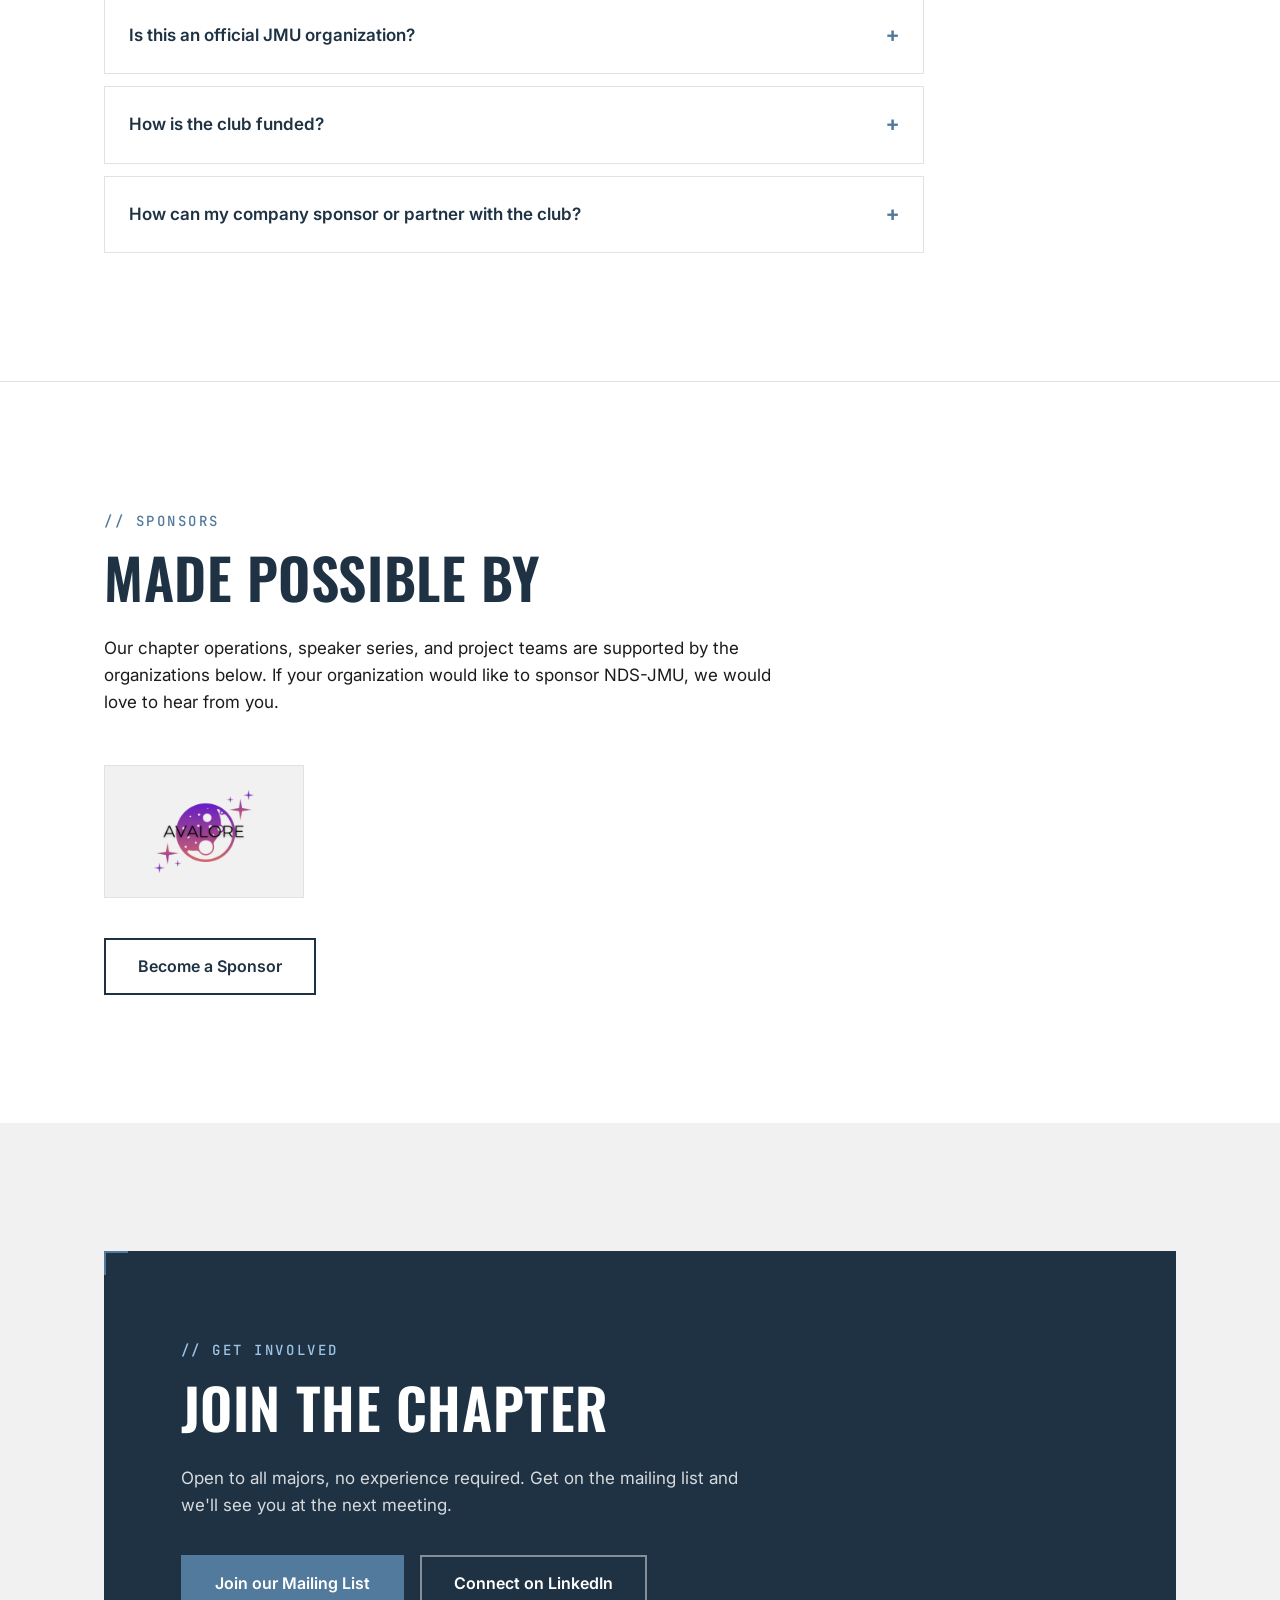
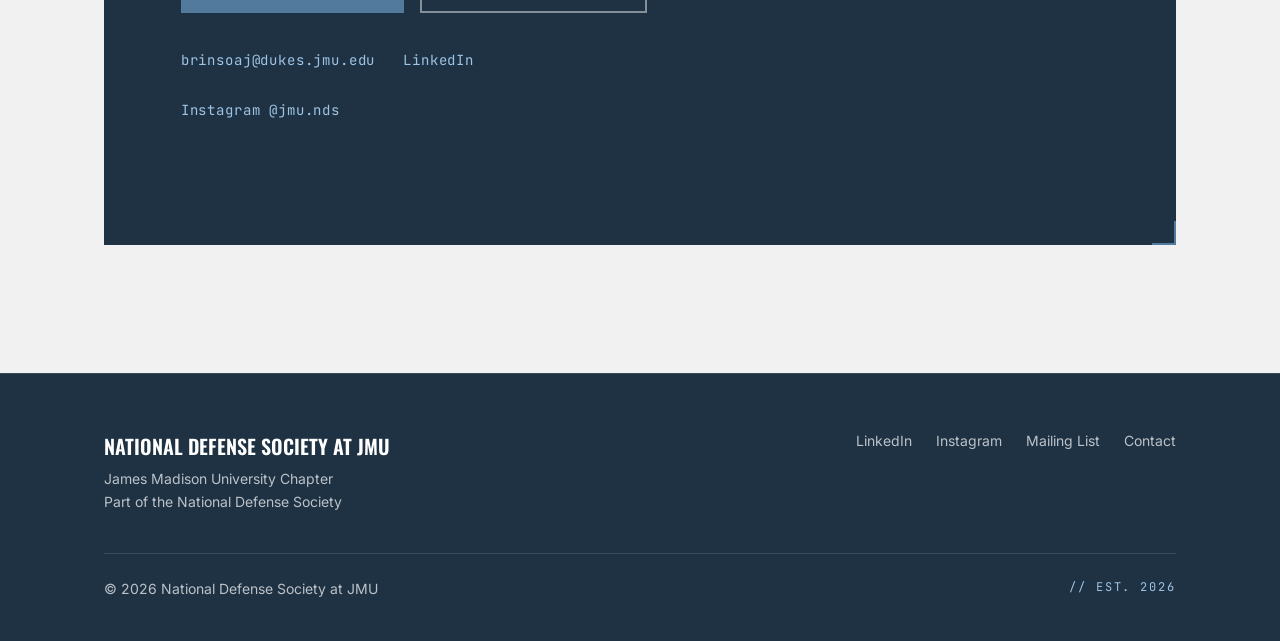
==== commit 456fe884: "different logo, added href, resized logo" ====
--- a/index.html
+++ b/index.html
@@ -415,8 +415,8 @@
 
         <!-- Sponsor 1 — placeholder example. Delete this block or replace with a real sponsor. -->
 
-        <a class="sponsor-card" href="#" target="_blank" rel="noopener noreferrer">
-          <img src="images/sponsors/avalore-logo.png" alt="Sponsor logo placeholder">
+        <a class="sponsor-card" href="https://avalore.ai" target="_blank" rel="noopener noreferrer">
+          <img src="images/sponsors/avalore-logo-dark.png" alt="Sponsor logo placeholder">
         </a>
 
 
--- a/style.css
+++ b/style.css
@@ -591,9 +591,10 @@
 /* Grid of sponsor logo cards. Each card is a link. */
 .sponsor-grid {
   display: grid;
-  grid-template-columns: repeat(auto-fit, minmax(180px, 1fr));
+  grid-template-columns: repeat(auto-fit, minmax(140px, 200px));
   gap: 20px;
   margin-bottom: 40px;
+  justify-content: start;
 }
 
 .sponsor-card {
@@ -601,7 +602,7 @@
   align-items: center;
   justify-content: center;
   aspect-ratio: 3 / 2;
-  padding: 24px;
+  padding: 16px;
   background: var(--light);
   border: 1px solid var(--line);
   transition: border-color 0.2s, transform 0.2s;
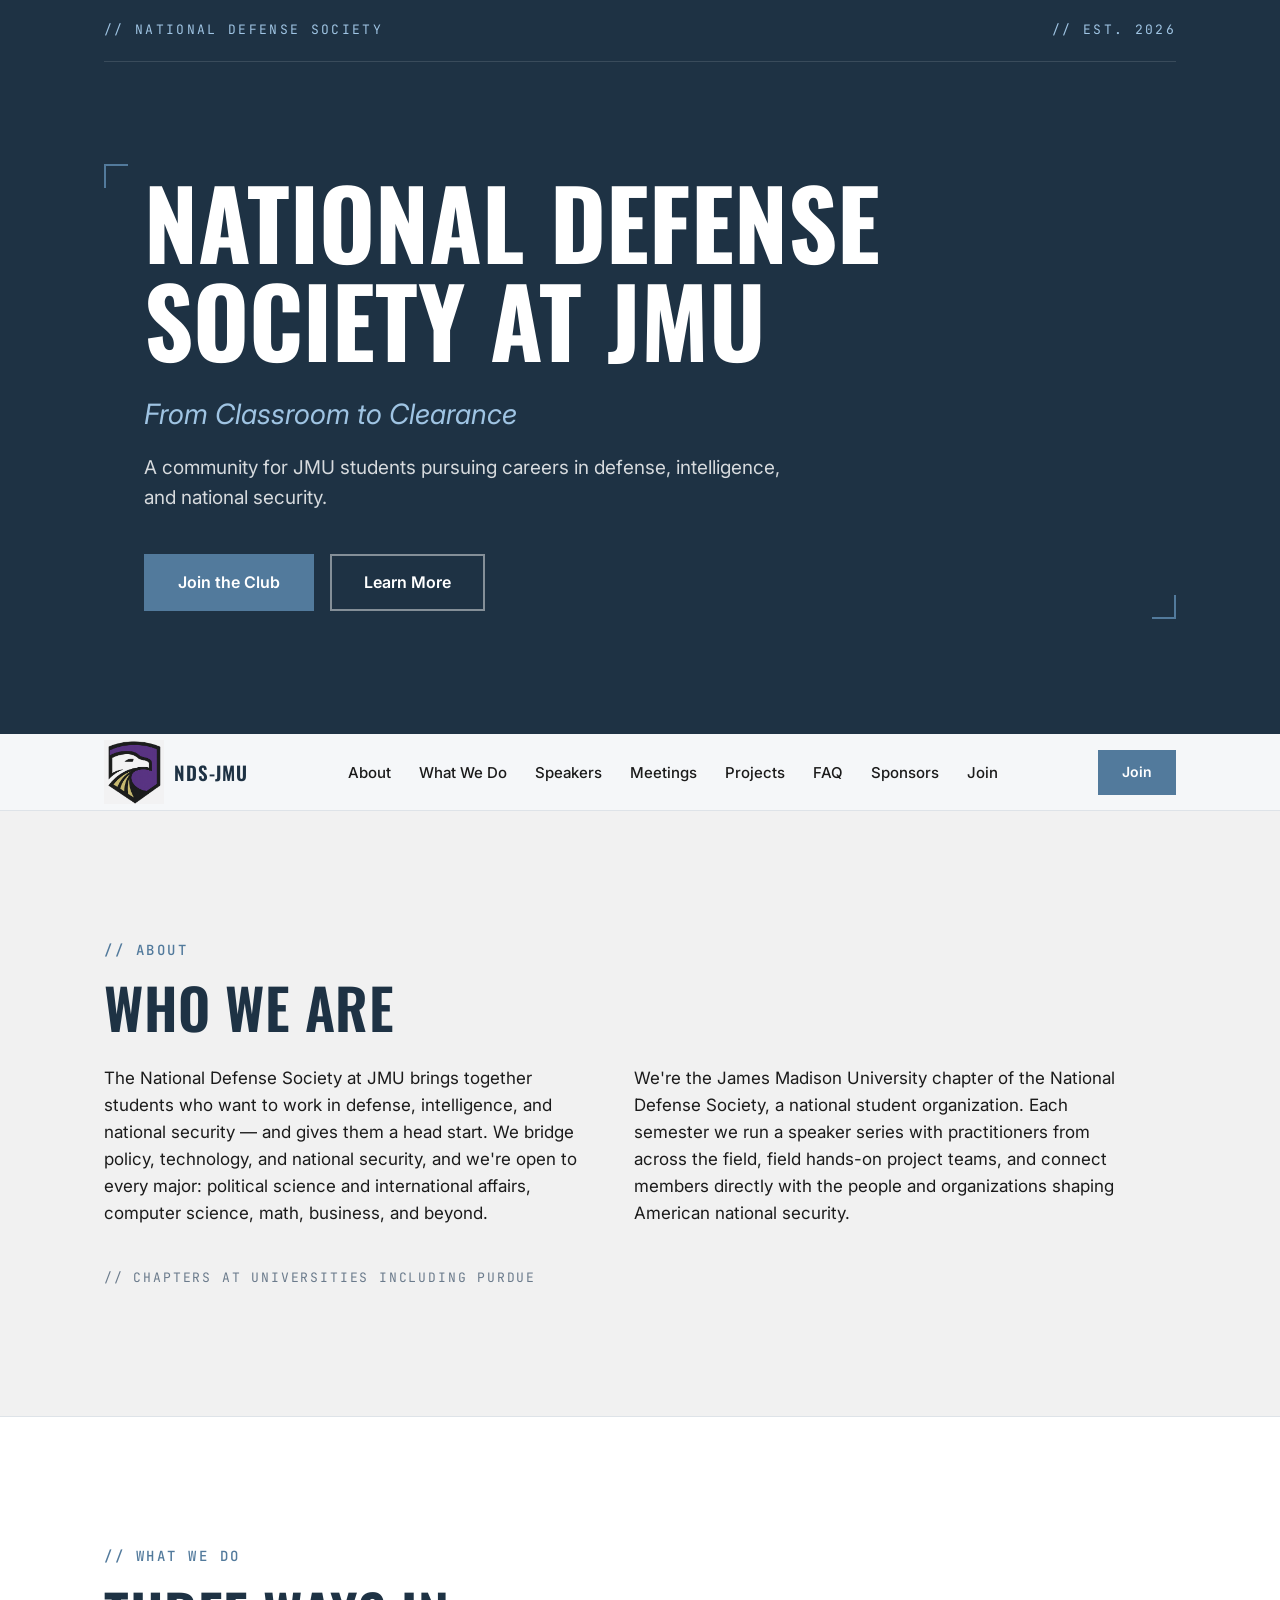
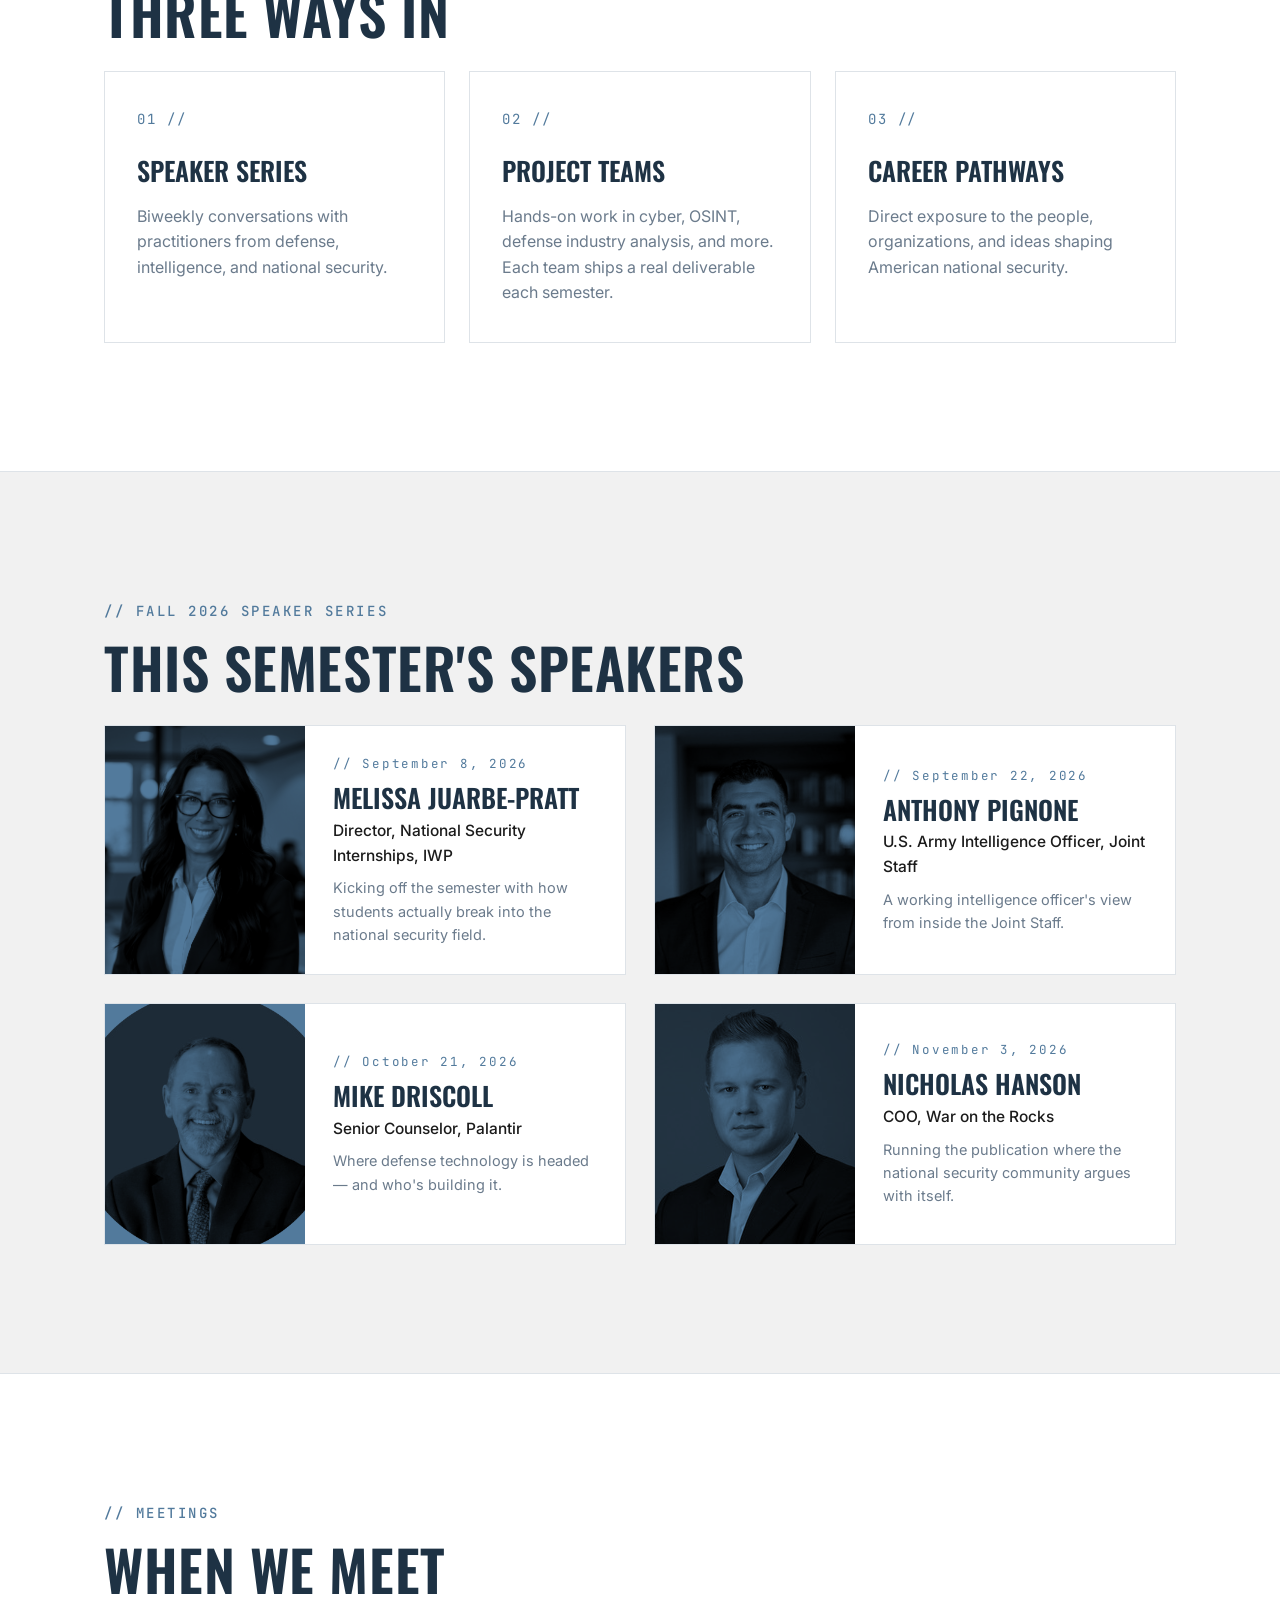
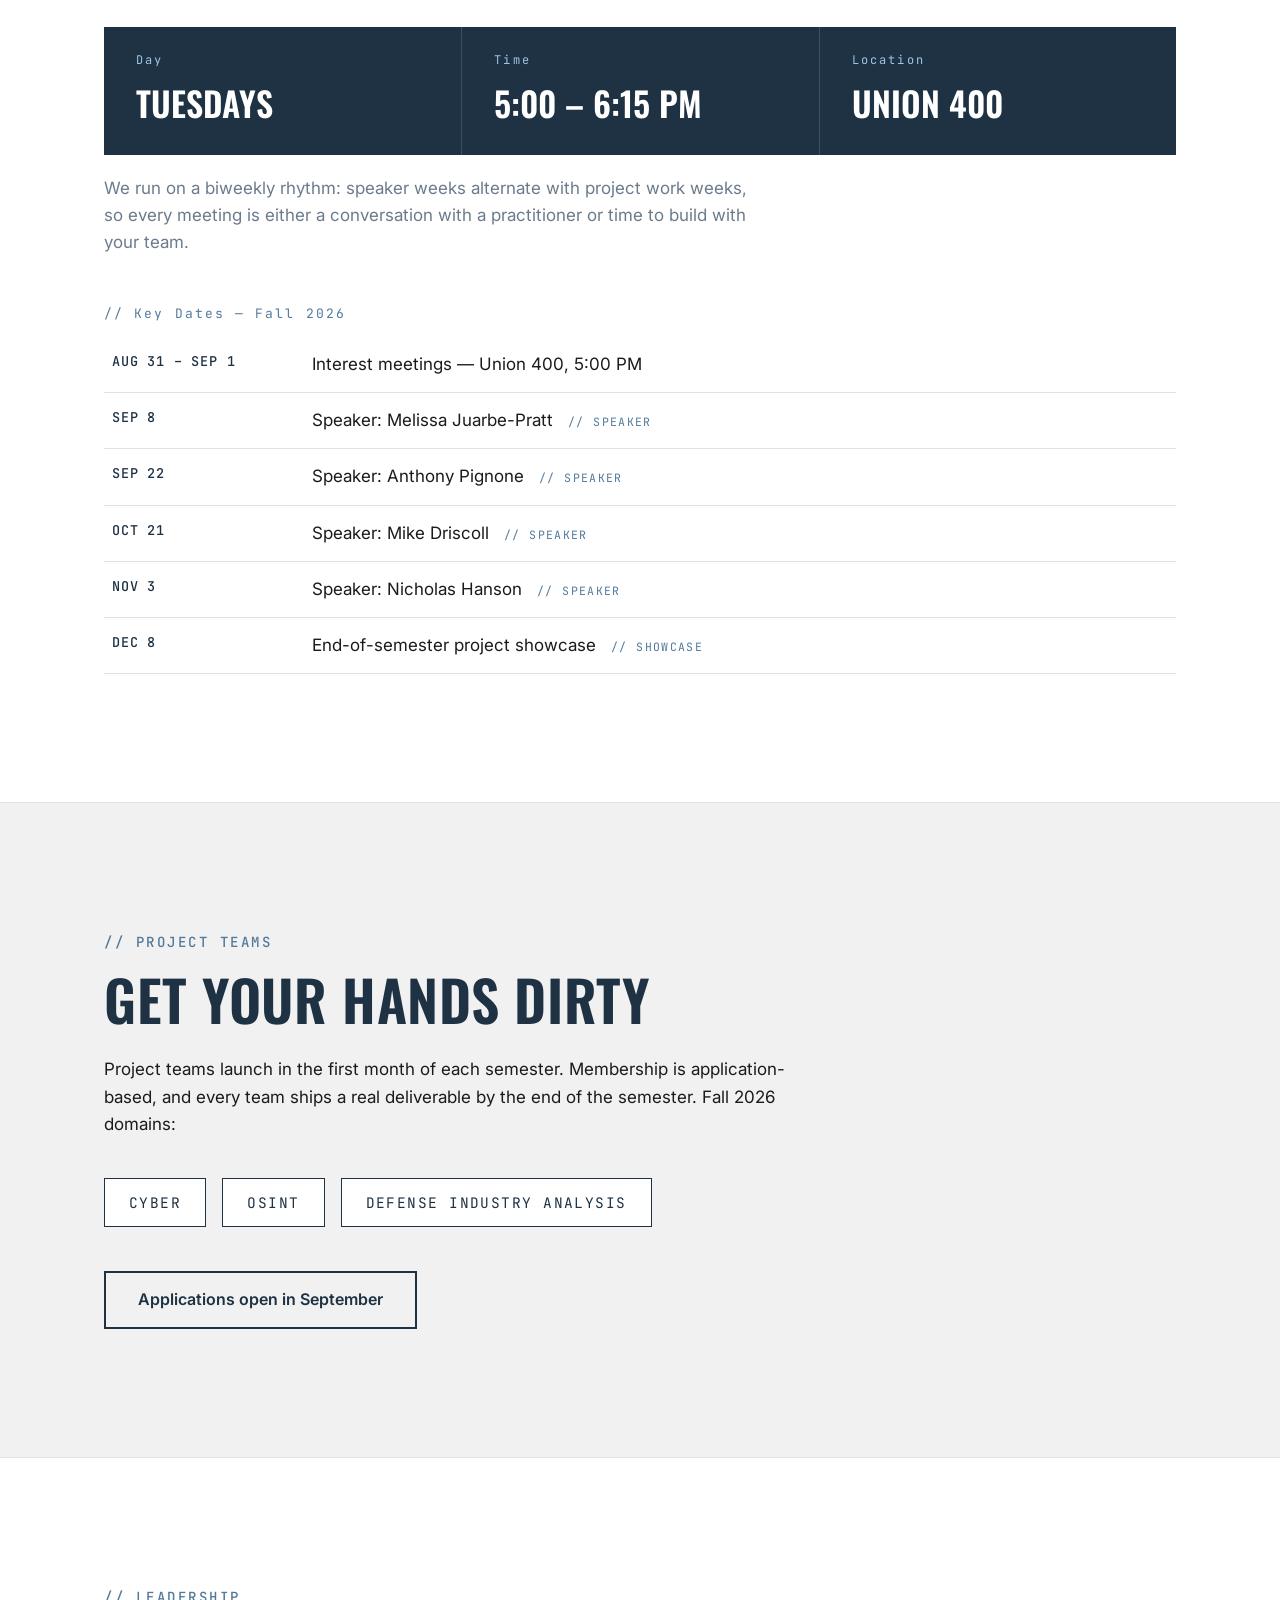
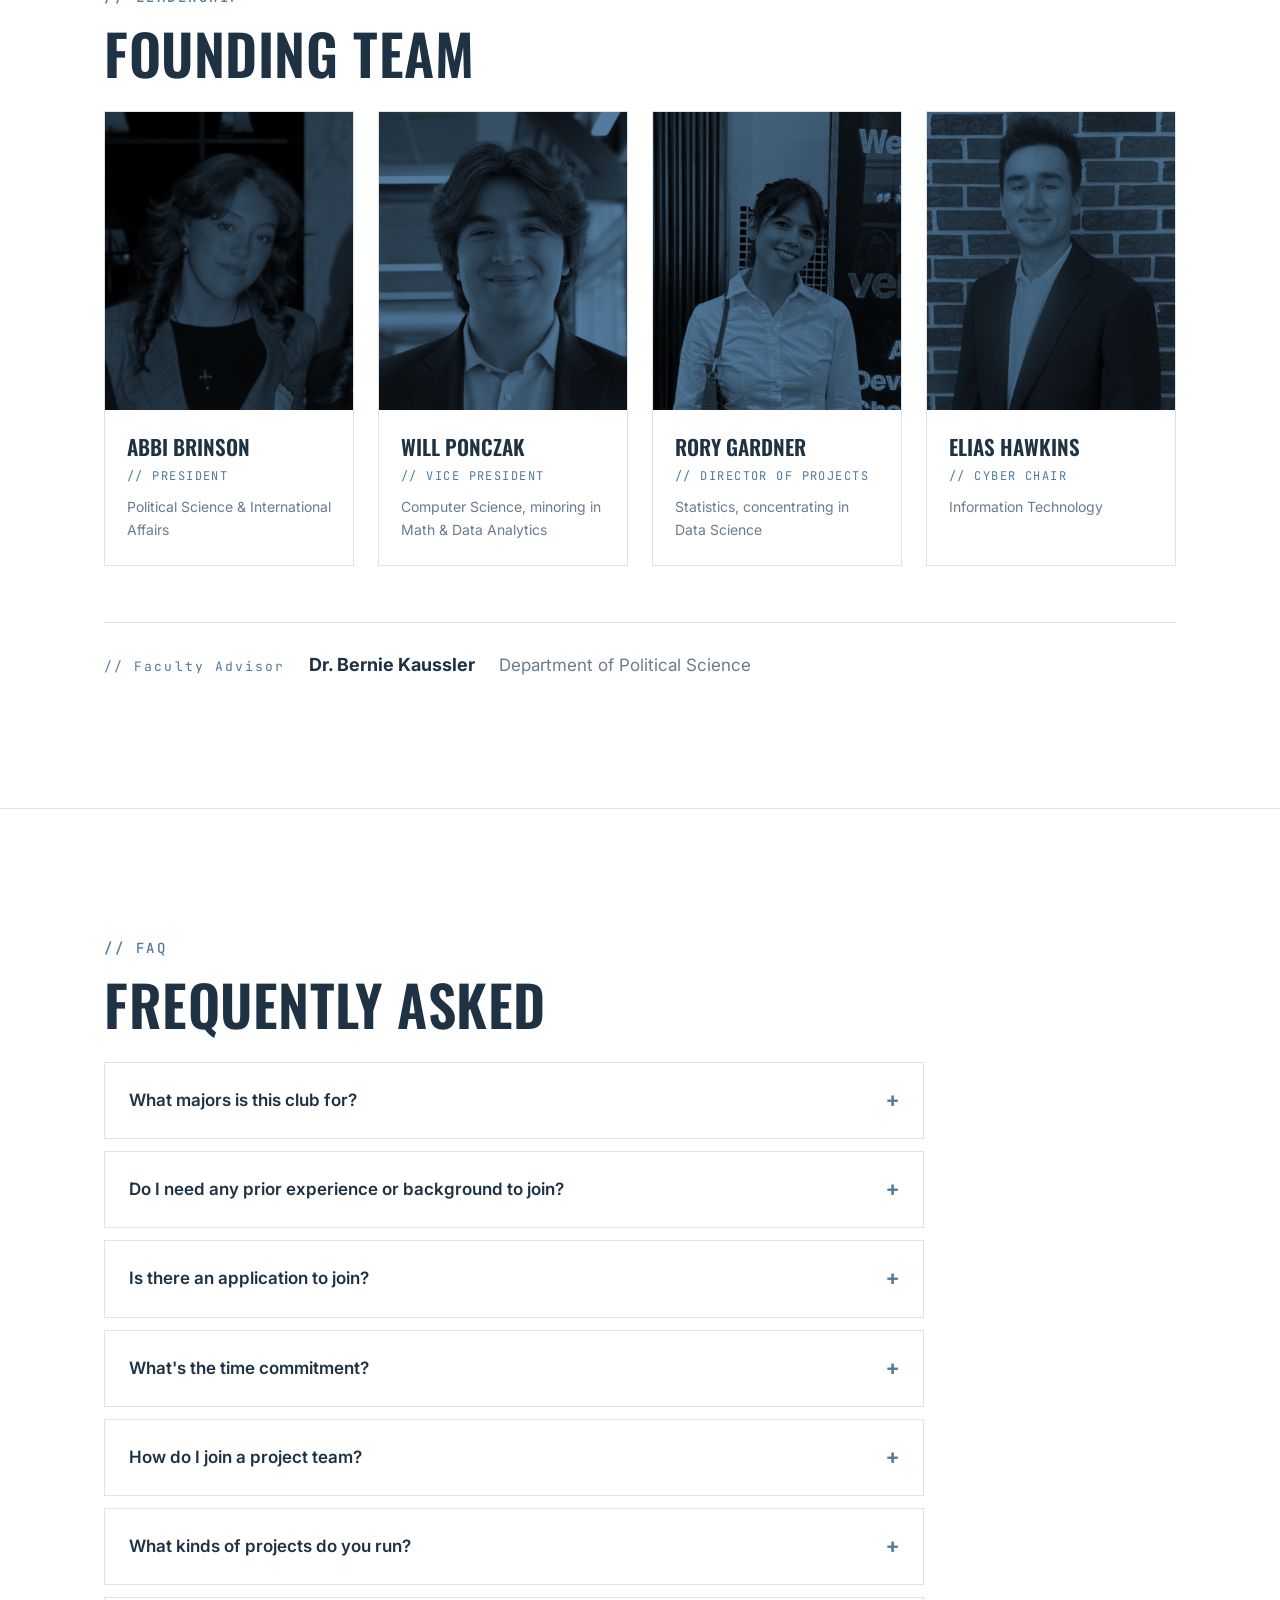
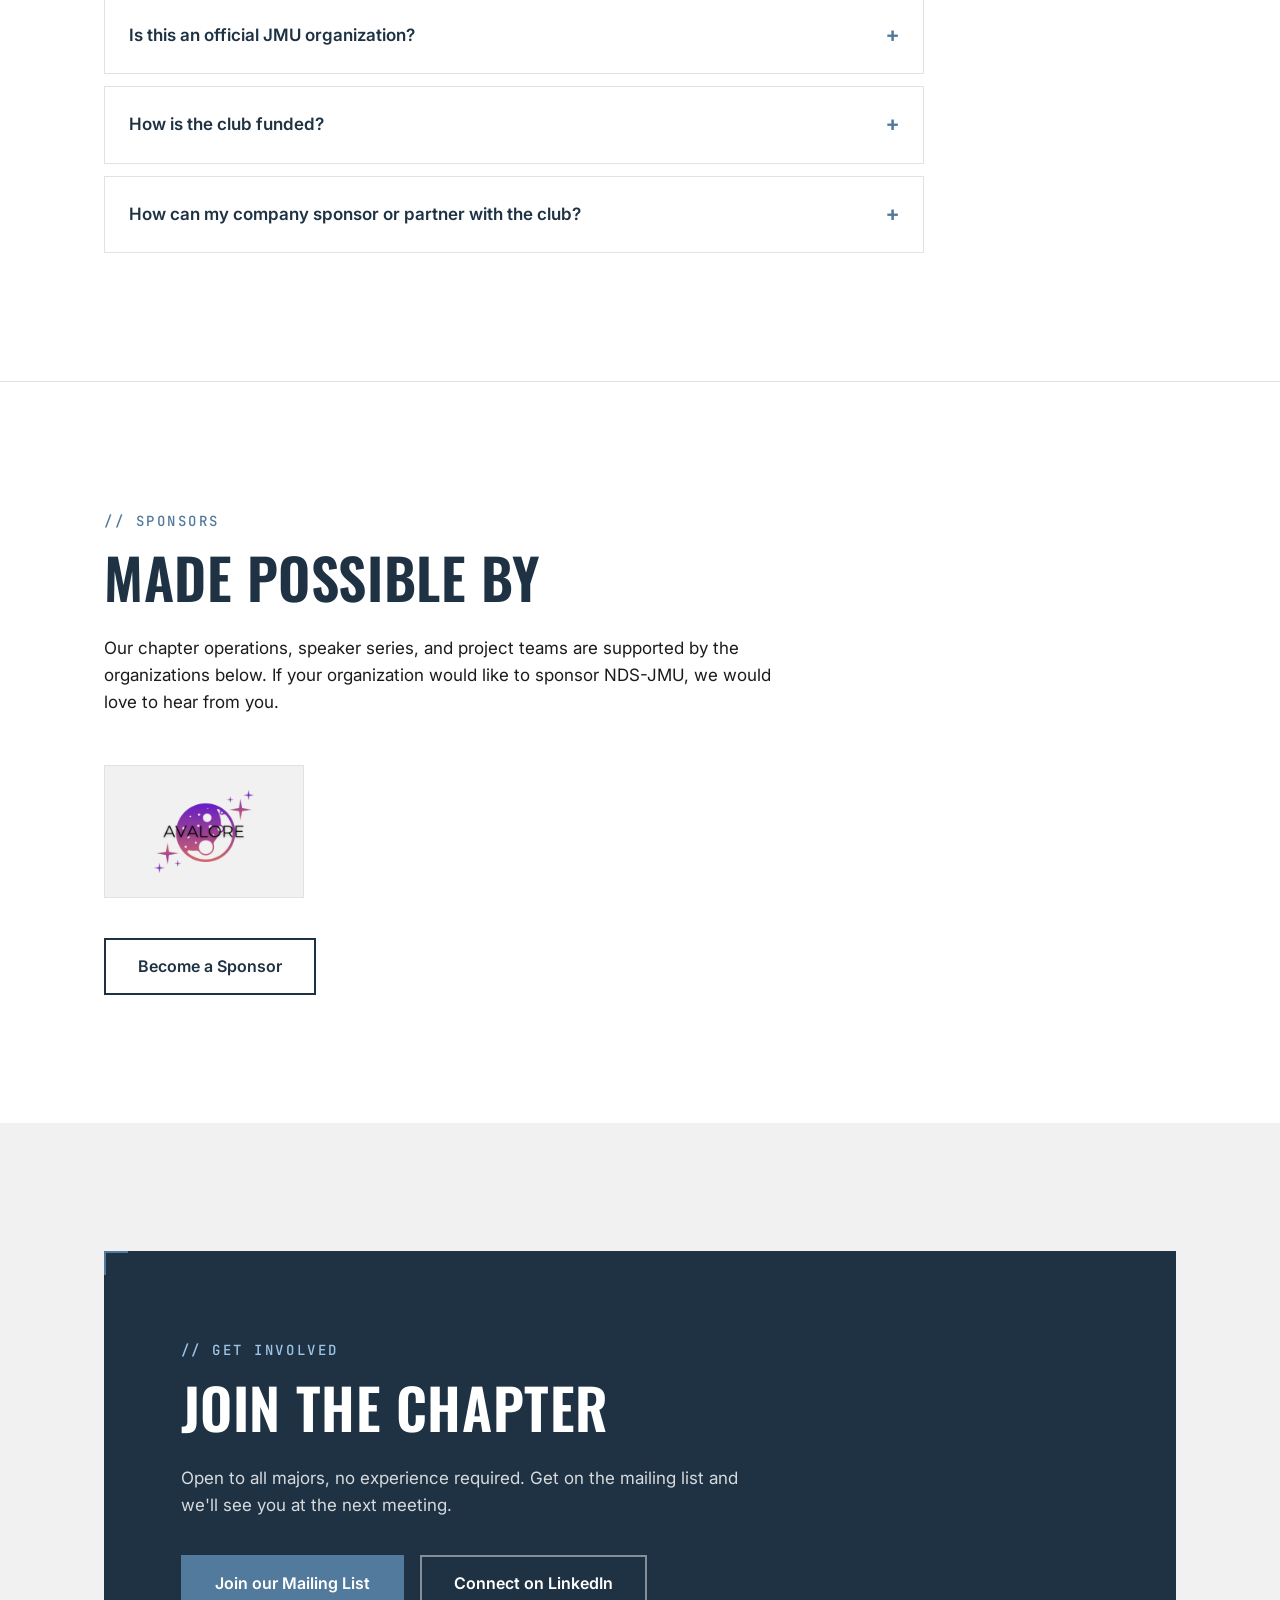
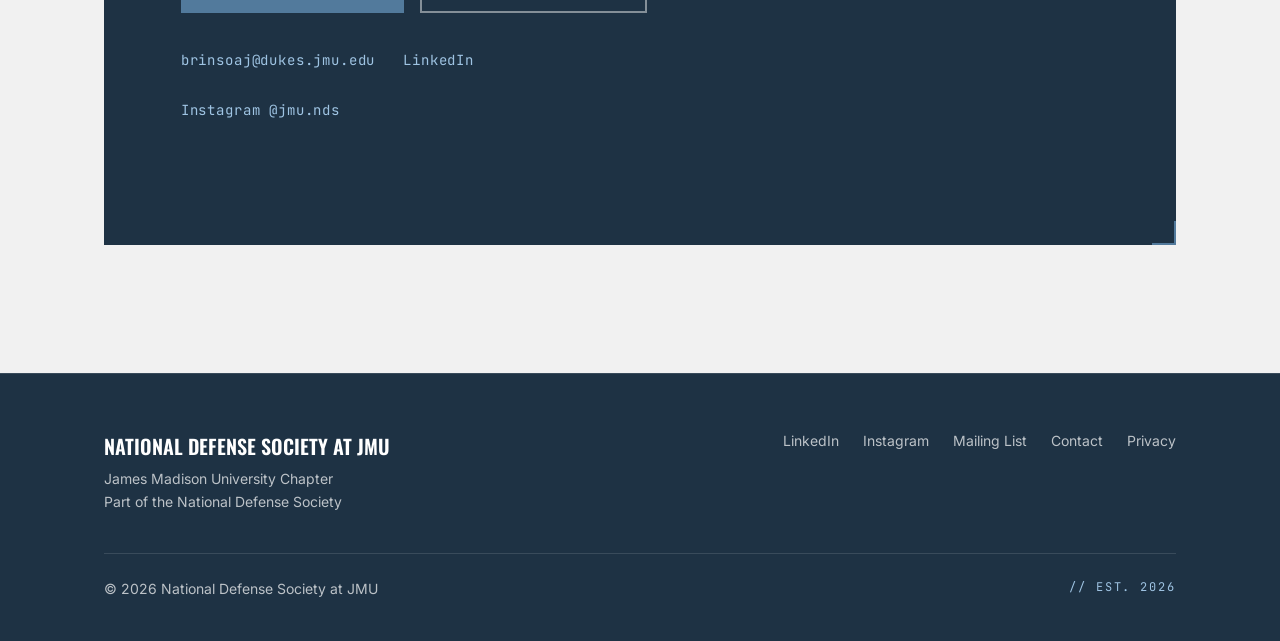
==== commit 7ecc3028: "Add privacy policy page" ====
--- a/index.html
+++ b/index.html
@@ -474,6 +474,7 @@
         <!-- REPLACE the href below with the real Google Form link -->
         <li><a href="https://forms.gle/PhuVPxNaA1a8XiHC9" target="_blank" rel="noopener noreferrer">Mailing List</a></li>
         <li><a href="mailto:brinsoaj@dukes.jmu.edu">Contact</a></li>
+        <li><a href="/privacy.html">Privacy</a></li>
       </ul>
     </div>
     <div class="footer-bottom">
--- a/style.css
+++ b/style.css
@@ -697,6 +697,65 @@
 }
 
 /* =====================================================
+   LEGAL PAGES (privacy, terms, etc.)
+   Add this to style.css near the bottom, before the
+   MOBILE / RESPONSIVE section.
+   ===================================================== */
+   .legal-page {
+    background: var(--light);
+    padding: clamp(80px, 10vw, 140px) 0 clamp(60px, 8vw, 100px);
+    min-height: 70vh;
+  }
+
+  .legal-page .container {
+    max-width: 780px;
+  }
+
+  .legal-page h1 {
+    margin-bottom: 8px;
+  }
+
+  .legal-page h2 {
+    font-family: var(--font-body);
+    font-size: 22px;
+    font-weight: 700;
+    color: var(--navy);
+    margin: 36px 0 12px;
+  }
+
+  .legal-page p {
+    color: var(--ink);
+    font-size: 16px;
+    line-height: 1.65;
+    margin-bottom: 14px;
+    max-width: 68ch;
+  }
+
+  .legal-page a {
+    color: var(--accent);
+    text-decoration: underline;
+  }
+
+  .legal-page a:hover {
+    color: var(--navy);
+  }
+
+  .legal-updated {
+    font-family: var(--font-mono);
+    font-size: 13px;
+    letter-spacing: 0.05em;
+    color: var(--slate);
+    margin-bottom: 40px;
+    text-transform: uppercase;
+  }
+
+  .legal-return {
+    margin-top: 48px;
+    padding-top: 24px;
+    border-top: 1px solid var(--line);
+  }
+
+/* =====================================================
    15. MOBILE / RESPONSIVE
    Rules below only apply on smaller screens.
    ===================================================== */
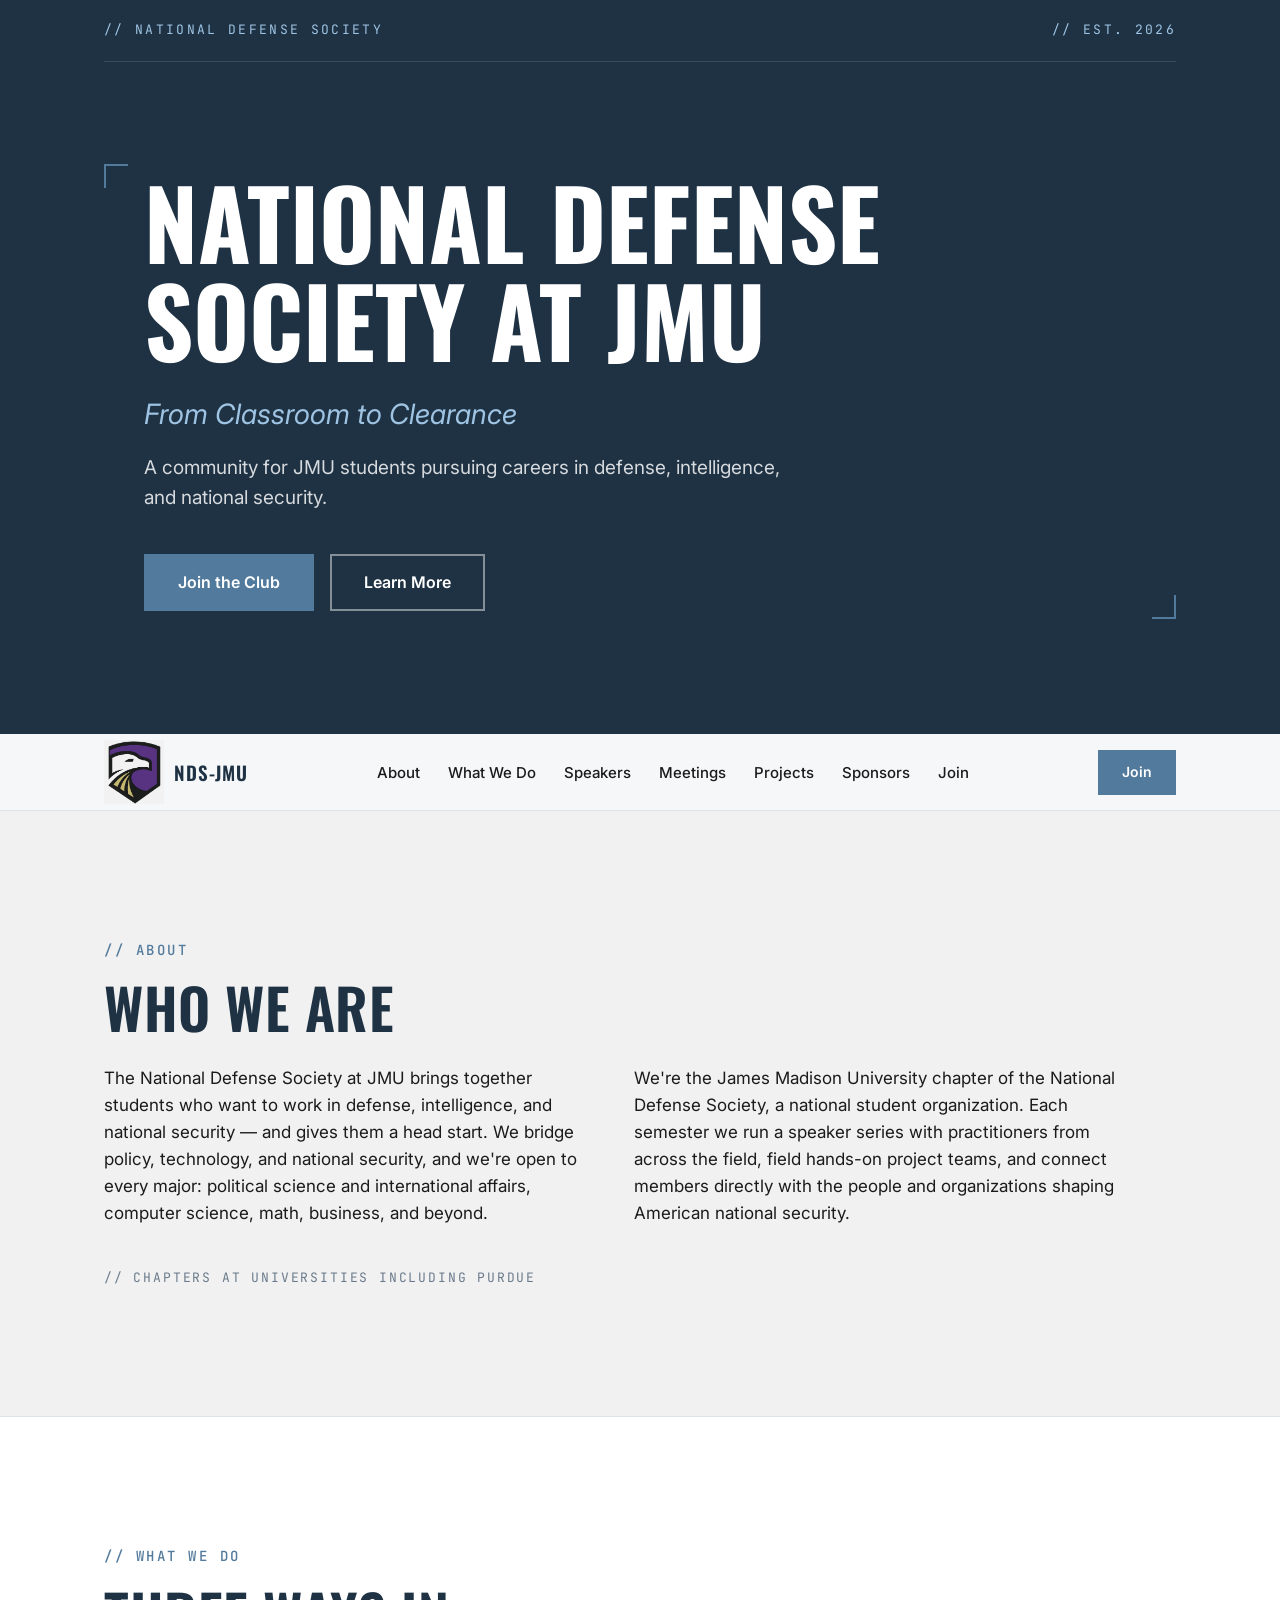
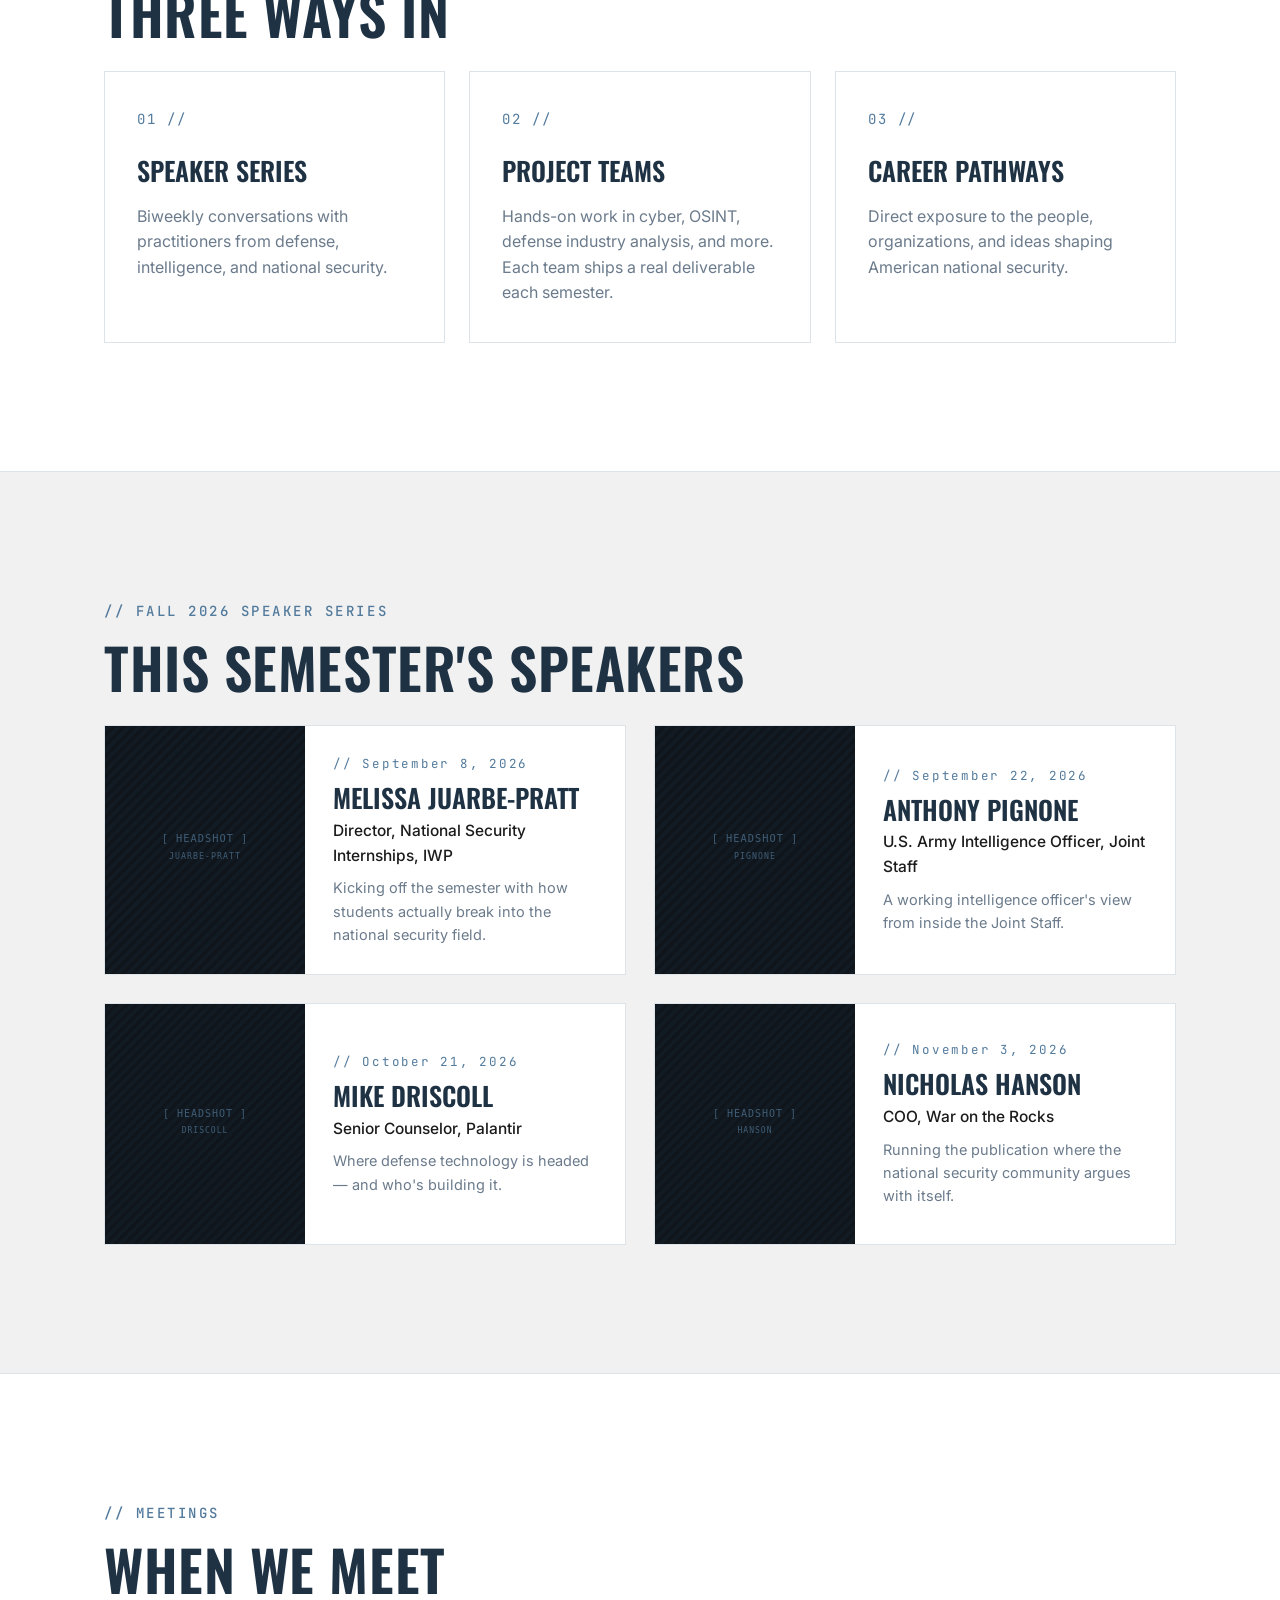
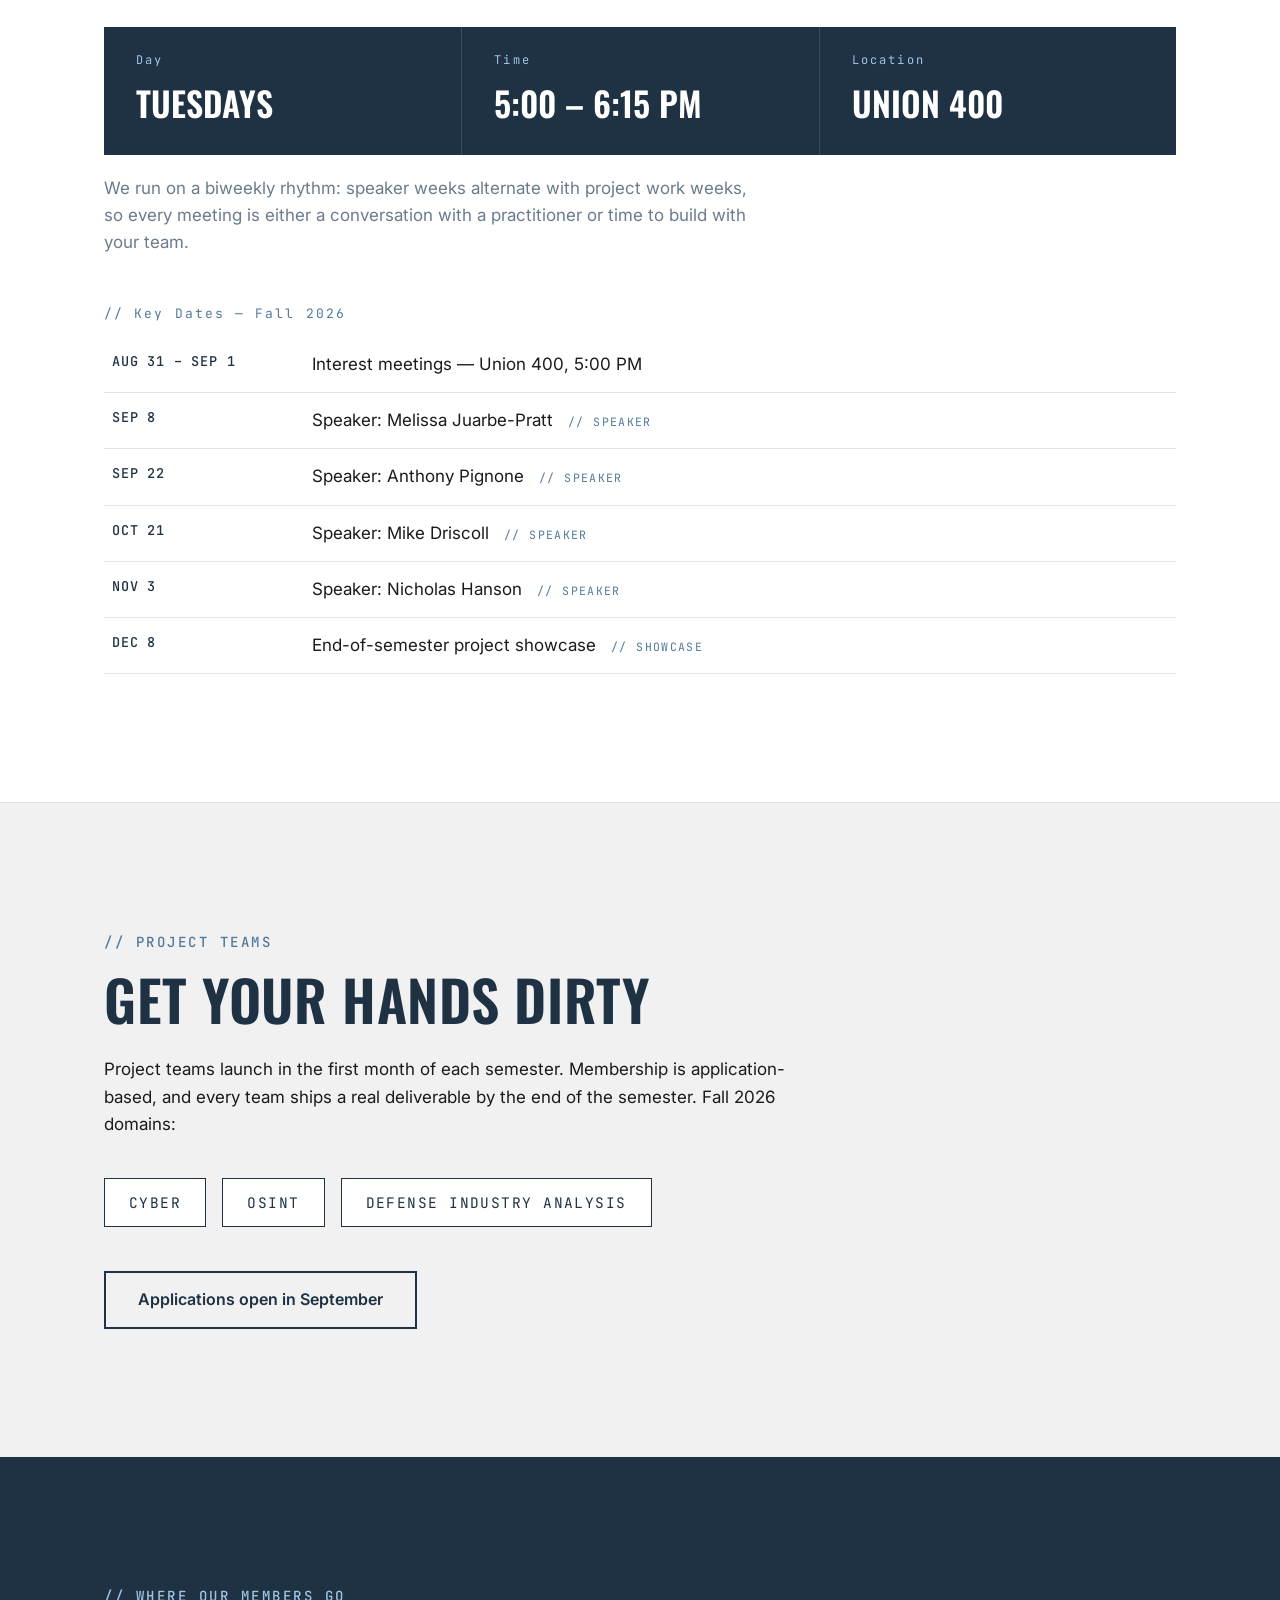
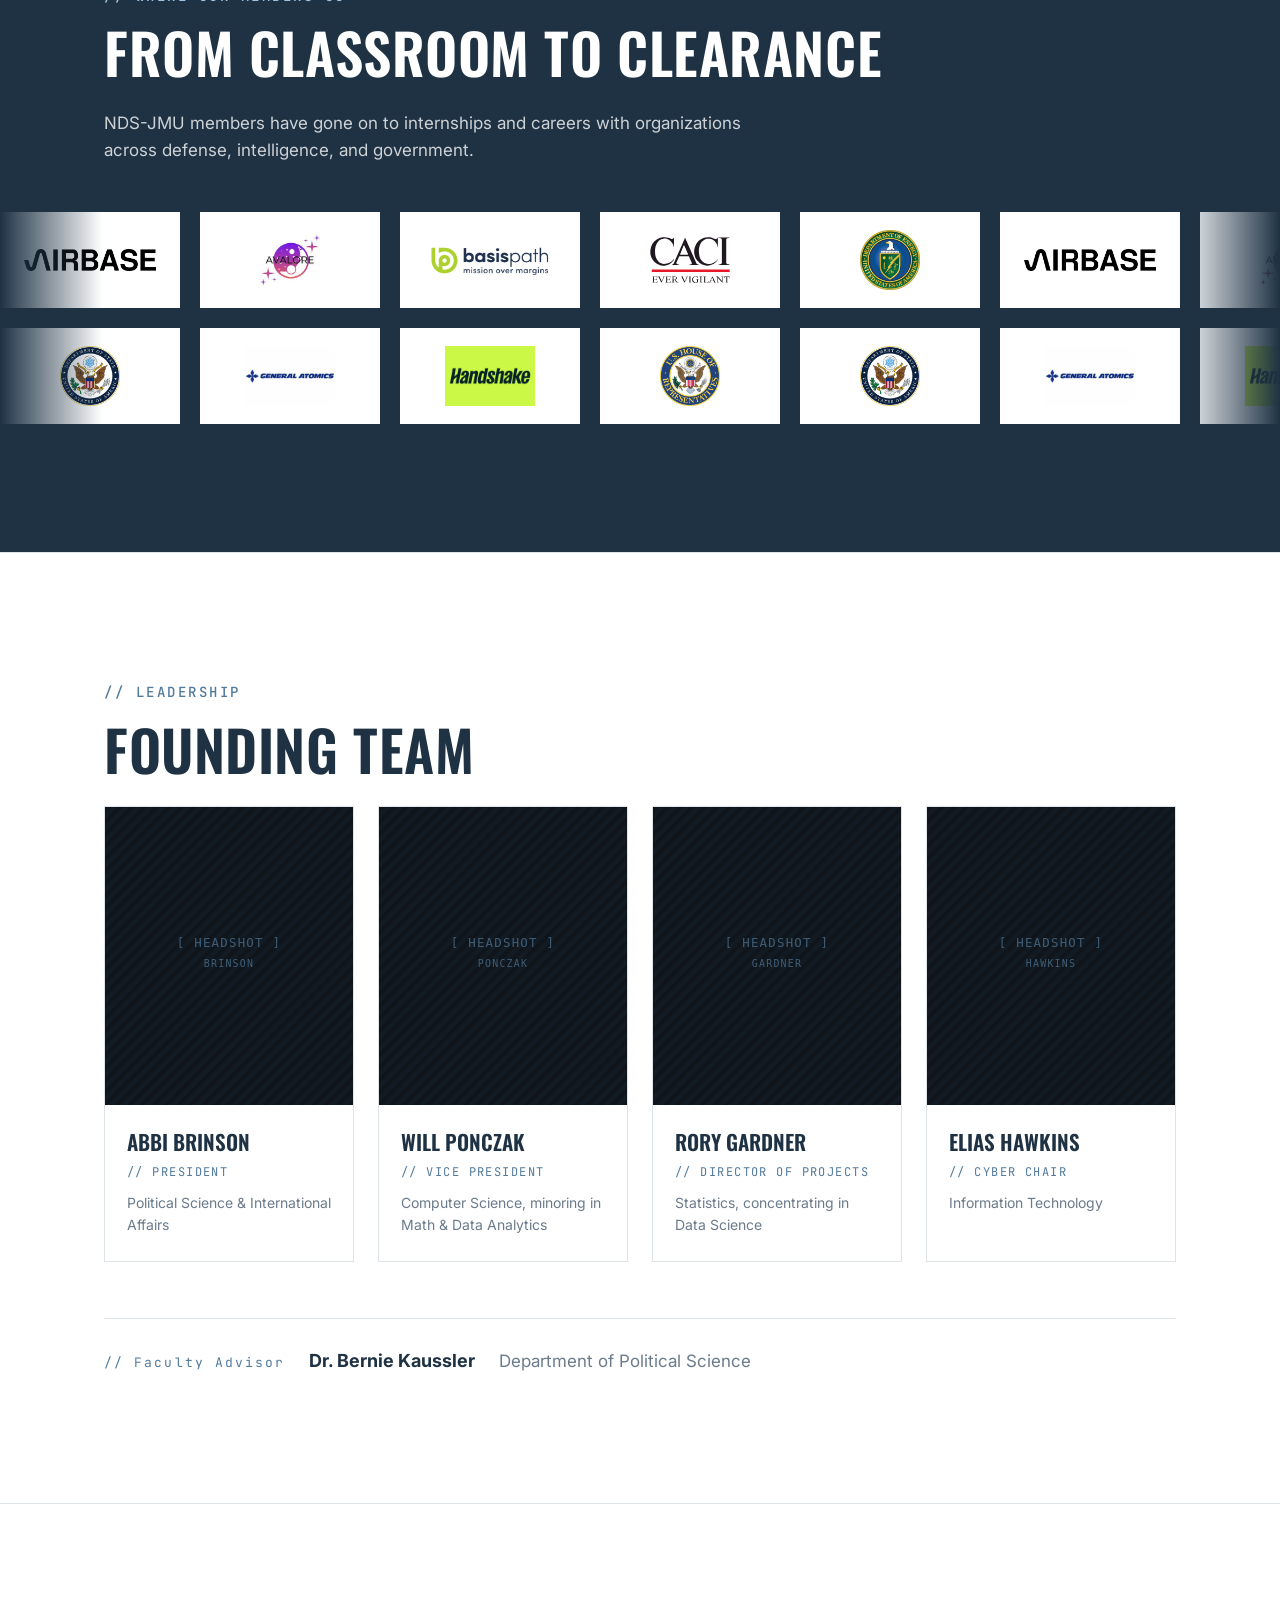
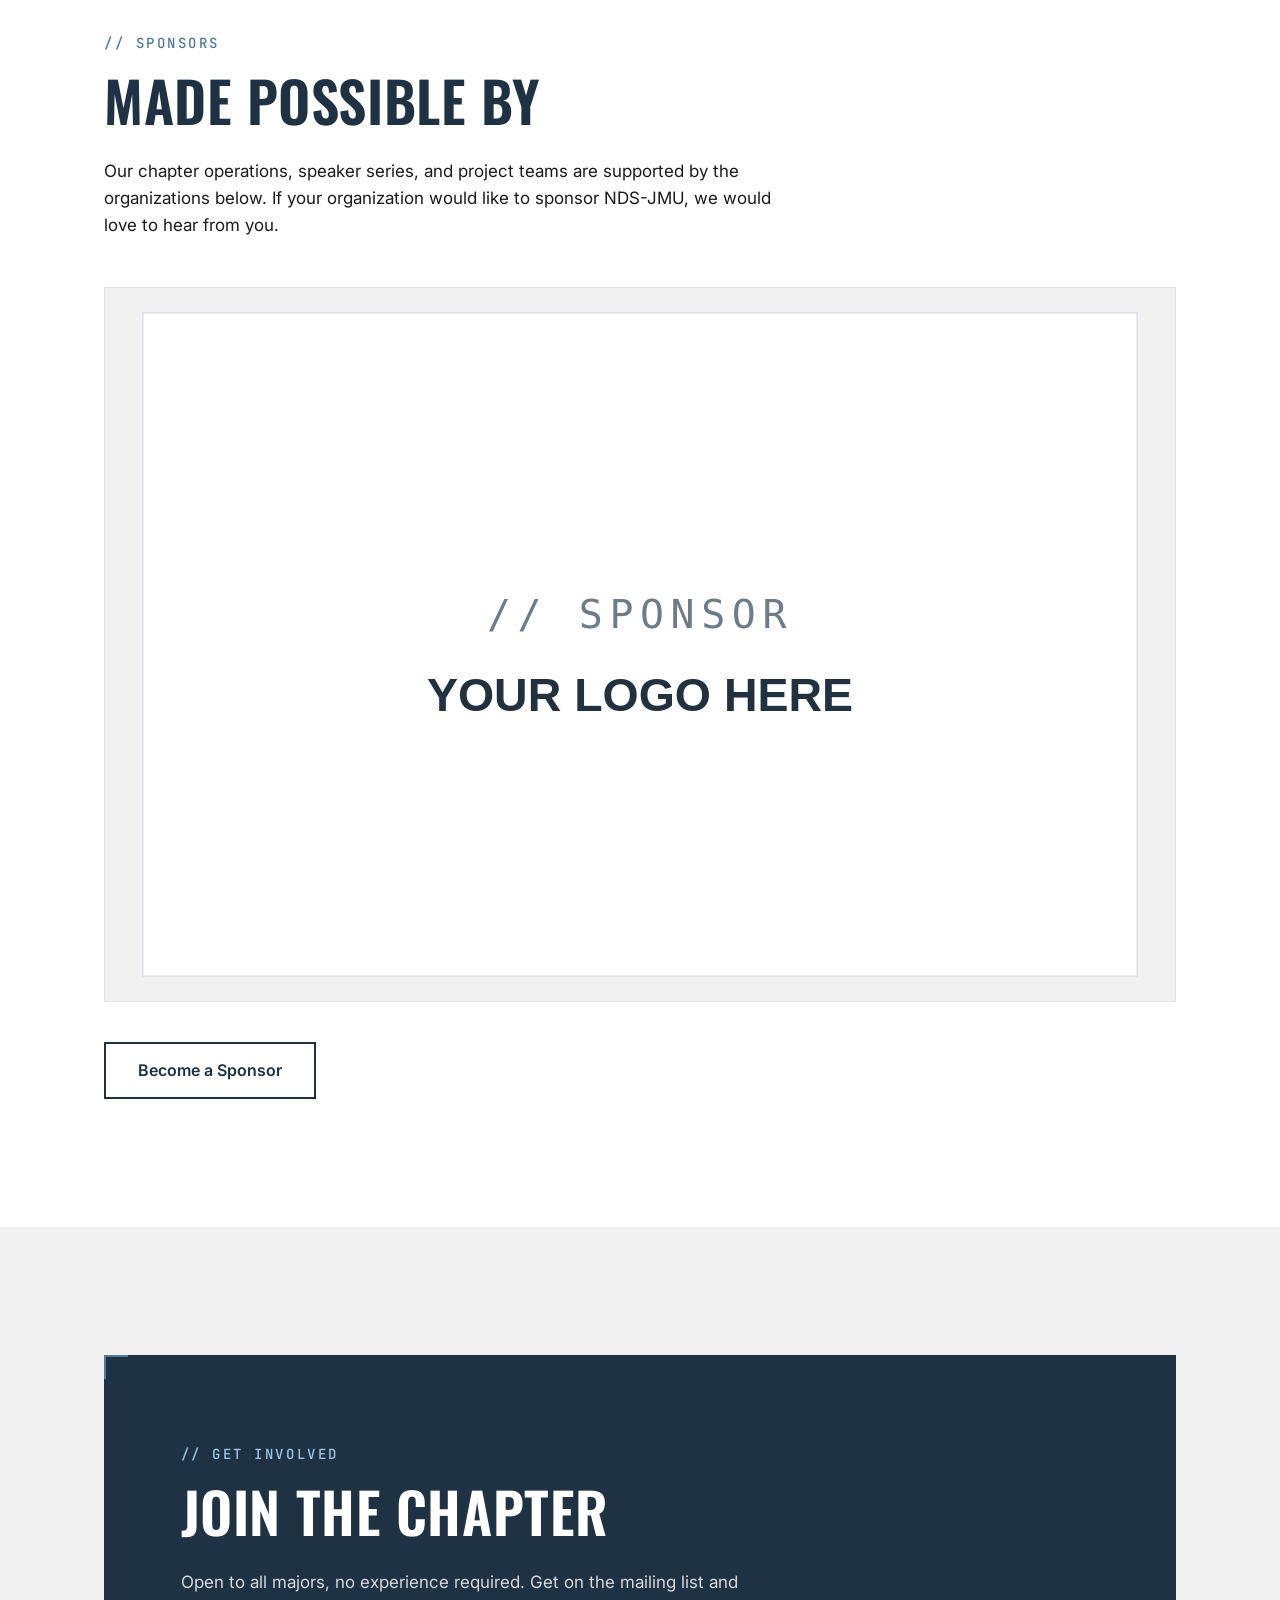
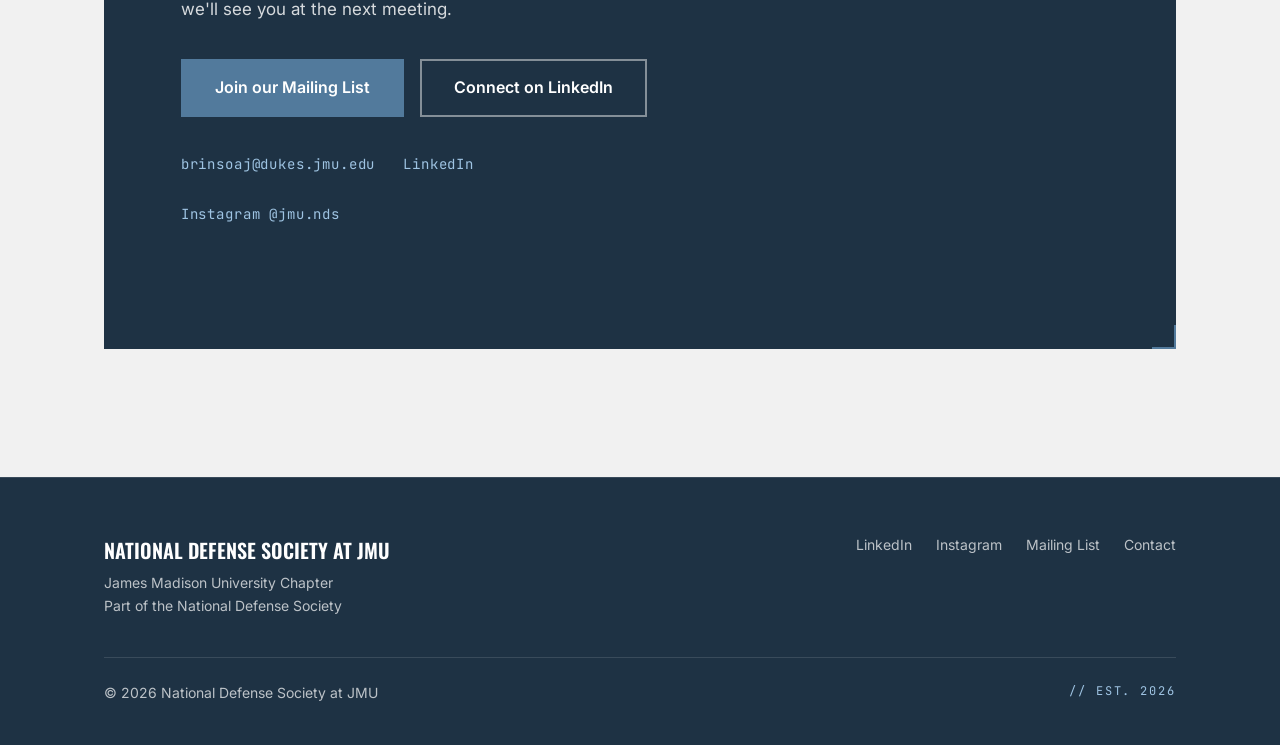
==== commit e4cb22f9: "Add company logos to Where Our Members Go" ====
--- a/index.html
+++ b/index.html
@@ -56,7 +56,7 @@
       <p class="hero-mission">A community for JMU students pursuing careers in defense, intelligence, and national security.</p>
       <div class="hero-buttons">
         <!-- REPLACE the href below with the real Google Form link -->
-        <a class="btn btn-primary" href="https://forms.gle/PhuVPxNaA1a8XiHC9" target="_blank" rel="noopener noreferrer">Join the Club</a>
+        <a class="btn btn-primary" href="https://forms.gle/REPLACE-WITH-FORM-LINK" target="_blank" rel="noopener noreferrer">Join the Club</a>
         <a class="btn btn-outline-light" href="#about">Learn More</a>
       </div>
     </div>
@@ -81,12 +81,11 @@
       <li><a href="#speakers">Speakers</a></li>
       <li><a href="#meetings">Meetings</a></li>
       <li><a href="#projects">Projects</a></li>
-      <li><a href="#faq">FAQ</a></li>
       <li><a href="#sponsors">Sponsors</a></li>
       <li><a href="#join">Join</a></li>
     </ul>
     <!-- REPLACE the href below with the real Google Form link -->
-    <a class="btn btn-primary nav-join" href="https://forms.gle/PhuVPxNaA1a8XiHC9" target="_blank" rel="noopener noreferrer">Join</a>
+    <a class="btn btn-primary nav-join" href="https://forms.gle/REPLACE-WITH-FORM-LINK" target="_blank" rel="noopener noreferrer">Join</a>
   </div>
 </nav>
 
@@ -155,7 +154,7 @@
         <!-- Speaker 1 -->
         <article class="speaker-card">
           <figure class="tinted-photo">
-            <img src="images/speakers/melissa-juarbe-pratt.jpg" alt="Melissa Juarbe-Pratt headshot">
+            <img src="images/speakers/melissa-juarbe-pratt.svg" alt="Melissa Juarbe-Pratt headshot">
           </figure>
           <div class="speaker-info">
             <p class="speaker-date">// September 8, 2026</p>
@@ -168,7 +167,7 @@
         <!-- Speaker 2 -->
         <article class="speaker-card">
           <figure class="tinted-photo">
-            <img src="images/speakers/anthony-pignone.jpg" alt="Anthony Pignone headshot">
+            <img src="images/speakers/anthony-pignone.svg" alt="Anthony Pignone headshot">
           </figure>
           <div class="speaker-info">
             <p class="speaker-date">// September 22, 2026</p>
@@ -181,7 +180,7 @@
         <!-- Speaker 3 -->
         <article class="speaker-card">
           <figure class="tinted-photo">
-            <img src="images/speakers/mike-driscoll.jpg" alt="Mike Driscoll headshot">
+            <img src="images/speakers/mike-driscoll.svg" alt="Mike Driscoll headshot">
           </figure>
           <div class="speaker-info">
             <p class="speaker-date">// October 21, 2026</p>
@@ -194,7 +193,7 @@
         <!-- Speaker 4 -->
         <article class="speaker-card">
           <figure class="tinted-photo">
-            <img src="images/speakers/nicholas-hanson.jpeg" alt="Nicholas Hanson headshot">
+            <img src="images/speakers/nicholas-hanson.svg" alt="Nicholas Hanson headshot">
           </figure>
           <div class="speaker-info">
             <p class="speaker-date">// November 3, 2026</p>
@@ -264,6 +263,39 @@
   </section>
 
   <!-- ============================================= -->
+  <!-- 7A. WHERE OUR MEMBERS GO SECTION              -->
+  <!-- A scrolling banner of company logos.          -->
+  <!-- To add a company:                             -->
+  <!--   1. Drop the logo in images/destinations/    -->
+  <!--   2. Copy one <li> line and update the img    -->
+  <!--      src and alt text (the company name)      -->
+  <!-- 8 logos or fewer = one row. 9 or more = two   -->
+  <!-- rows scrolling in opposite directions. Change -->
+  <!-- the number in data-row-threshold to adjust.   -->
+  <!-- ============================================= -->
+  <section id="destinations" class="destinations">
+    <div class="container">
+      <span class="section-label">// Where Our Members Go</span>
+      <h2 class="section-headline">From Classroom to Clearance</h2>
+      <p class="destinations-intro">NDS-JMU members have gone on to internships and careers with organizations across defense, intelligence, and government.</p>
+    </div>
+    <div class="logo-marquee" data-row-threshold="8">
+      <ul class="logo-list">
+        <li><img src="images/destinations/airbase.png" alt="Airbase"></li>
+        <li><img src="images/destinations/avalore.png" alt="Avalore"></li>
+        <li><img src="images/destinations/basispath.png" alt="Basispath"></li>
+        <li><img src="images/destinations/CACI.svg" alt="CACI"></li>
+        <li><img src="images/destinations/dept-energy.jpg" alt="Department of Energy"></li>
+        <li><img src="images/destinations/dept-state.png" alt="Department of State"></li>
+        <li><img src="images/destinations/General-Atomics-logo.jpeg" alt="General Atomics"></li>
+        <li><img src="images/destinations/handshake-logo.png" alt="Handshake"></li>
+        <li><img src="images/destinations/us-hor.jpg" alt="US House of Representatives"></li>
+        <!-- ADD A NEW COMPANY LOGO HERE (copy an <li> line from above) -->
+      </ul>
+    </div>
+  </section>
+
+  <!-- ============================================= -->
   <!-- 8. LEADERSHIP SECTION                         -->
   <!-- To add or update an officer: copy one         -->
   <!-- <article class="officer-card"> block and      -->
@@ -278,7 +310,7 @@
 
         <article class="officer-card">
           <figure class="tinted-photo">
-            <img src="images/officers/abbi-brinson.jpg" alt="Abbi Brinson headshot">
+            <img src="images/officers/abbi-brinson.svg" alt="Abbi Brinson headshot">
           </figure>
           <div class="officer-body">
             <h3>Abbi Brinson</h3>
@@ -289,7 +321,7 @@
 
         <article class="officer-card">
           <figure class="tinted-photo">
-            <img src="images/officers/will-ponczak.jpg" alt="Will Ponczak headshot">
+            <img src="images/officers/will-ponczak.svg" alt="Will Ponczak headshot">
           </figure>
           <div class="officer-body">
             <h3>Will Ponczak</h3>
@@ -300,7 +332,7 @@
 
         <article class="officer-card">
           <figure class="tinted-photo">
-            <img src="images/officers/rory-gardner.png" alt="Rory Gardner headshot">
+            <img src="images/officers/rory-gardner.svg" alt="Rory Gardner headshot">
           </figure>
           <div class="officer-body">
             <h3>Rory Gardner</h3>
@@ -311,7 +343,7 @@
 
         <article class="officer-card">
           <figure class="tinted-photo">
-            <img src="images/officers/elias-hawkins.jpg" alt="Elias Hawkins headshot">
+            <img src="images/officers/elias-hawkins.svg" alt="Elias Hawkins headshot">
           </figure>
           <div class="officer-body">
             <h3>Elias Hawkins</h3>
@@ -327,69 +359,6 @@
         <span class="advisor-label">// Faculty Advisor</span>
         <strong>Dr. Bernie Kaussler</strong>
         <span>Department of Political Science</span>
-      </div>
-    </div>
-  </section>
-
-
-  <!-- ============================================= -->
-  <!-- 8b. FAQ SECTION                               -->
-  <!-- To add a question: copy one <details> block,  -->
-  <!-- update the <summary> and <p> text.            -->
-  <!-- The <details>/<summary> elements are native   -->
-  <!-- HTML — no JavaScript needed for the accordion.-->
-  <!-- ============================================= -->
-  <section id="faq" class="faq">
-    <div class="container">
-      <span class="section-label">// FAQ</span>
-      <h2 class="section-headline">Frequently Asked</h2>
-      <div class="faq-list">
-
-        <details class="faq-item">
-          <summary>What majors is this club for?</summary>
-          <p>All majors. Our members study political science, international affairs, computer science, engineering, business, finance, biology, and everything in between. If you are interested in defense, intelligence, or national security, this club is for you.</p>
-        </details>
-
-        <details class="faq-item">
-          <summary>Do I need any prior experience or background to join?</summary>
-          <p>No. Our speaker series and general meetings are designed for anyone curious about the field, whether you have deep background knowledge or none at all.</p>
-        </details>
-
-        <details class="faq-item">
-          <summary>Is there an application to join?</summary>
-          <p>No application is required for general membership. Just show up. Project teams are application-based and open at the start of each semester.</p>
-        </details>
-
-        <details class="faq-item">
-          <summary>What's the time commitment?</summary>
-          <p>General members can attend as many or as few meetings as they want. Project team members commit to weekly participation for the semester and produce a final deliverable in December.</p>
-        </details>
-
-        <details class="faq-item">
-          <summary>How do I join a project team?</summary>
-          <p>Applications open during the first month of each semester and are announced at meetings and through our mailing list. Teams are multidisciplinary — we intentionally build teams that combine technical, analytical, and business perspectives.</p>
-        </details>
-
-        <details class="faq-item">
-          <summary>What kinds of projects do you run?</summary>
-          <p>Multidisciplinary teams working on real national security problems. Recent examples include open-source intelligence analysis, defense industry research, and hardware prototyping for detection and monitoring applications.</p>
-        </details>
-
-        <details class="faq-item">
-          <summary>Is this an official JMU organization?</summary>
-          <p>Yes. NDS-JMU is a recognized student organization at James Madison University, part of the national National Defense Society, with chapters at universities across the country.</p>
-        </details>
-
-        <details class="faq-item">
-          <summary>How is the club funded?</summary>
-          <p>Through sponsor contributions and optional member dues. All chapter financials are made publicly available at the end of each semester.</p>
-        </details>
-
-        <details class="faq-item">
-          <summary>How can my company sponsor or partner with the club?</summary>
-          <p>We welcome sponsorship inquiries. Sponsors support our speaker series, project teams, and end-of-semester programming, and can also sponsor individual project teams focused on problems their organization cares about. Reach out through the Sponsors section below.</p>
-        </details>
-
       </div>
     </div>
   </section>
@@ -414,11 +383,9 @@
       <div class="sponsor-grid">
 
         <!-- Sponsor 1 — placeholder example. Delete this block or replace with a real sponsor. -->
-
-        <a class="sponsor-card" href="https://avalore.ai" target="_blank" rel="noopener noreferrer">
-          <img src="images/sponsors/avalore-logo-dark.png" alt="Sponsor logo placeholder">
+        <a class="sponsor-card" href="#" target="_blank" rel="noopener noreferrer">
+          <img src="images/sponsors/placeholder.svg" alt="Sponsor logo placeholder">
         </a>
-
 
         <!-- ADD A NEW SPONSOR CARD HERE (copy an <a> block from above) -->
 
@@ -443,7 +410,7 @@
         <p>Open to all majors, no experience required. Get on the mailing list and we'll see you at the next meeting.</p>
         <div class="join-buttons">
           <!-- REPLACE the href below with the real Google Form link -->
-          <a class="btn btn-primary" href="https://forms.gle/PhuVPxNaA1a8XiHC9" target="_blank" rel="noopener noreferrer">Join our Mailing List</a>
+          <a class="btn btn-primary" href="https://forms.gle/REPLACE-WITH-FORM-LINK" target="_blank" rel="noopener noreferrer">Join our Mailing List</a>
           <a class="btn btn-outline-light" href="https://linkedin.com/company/jmunds" target="_blank" rel="noopener noreferrer">Connect on LinkedIn</a>
         </div>
         <p class="join-contact">
@@ -472,9 +439,8 @@
         <li><a href="https://linkedin.com/company/jmunds" target="_blank" rel="noopener noreferrer">LinkedIn</a></li>
         <li><a href="https://instagram.com/jmu.nds" target="_blank" rel="noopener noreferrer">Instagram</a></li>
         <!-- REPLACE the href below with the real Google Form link -->
-        <li><a href="https://forms.gle/PhuVPxNaA1a8XiHC9" target="_blank" rel="noopener noreferrer">Mailing List</a></li>
+        <li><a href="https://forms.gle/REPLACE-WITH-FORM-LINK" target="_blank" rel="noopener noreferrer">Mailing List</a></li>
         <li><a href="mailto:brinsoaj@dukes.jmu.edu">Contact</a></li>
-        <li><a href="/privacy.html">Privacy</a></li>
       </ul>
     </div>
     <div class="footer-bottom">
--- a/style.css
+++ b/style.css
@@ -12,6 +12,7 @@
      8. Speakers
      9. Meetings
     10. Project Teams
+   10A. Where Our Members Go
     11. Leadership
     12. Sponsors
     13. Join / Get Involved
@@ -521,60 +522,79 @@
 .advisor strong { font-size: 18px; color: var(--navy); }
 .advisor span:last-child { color: var(--slate); }
 
-
-/* =====================================================
-   11b. FAQ
-   ===================================================== */
-.faq { background: var(--white); border-top: 1px solid var(--line); }
-
-.faq-list {
-  display: flex;
-  flex-direction: column;
-  gap: 12px;
-  max-width: 820px;
-}
-
-.faq-item {
-  border: 1px solid var(--line);
+/* =====================================================
+   10A. WHERE OUR MEMBERS GO (scrolling logo banner)
+   Without JavaScript, or for visitors who prefer
+   reduced motion, the logos show as a still, wrapped
+   row. script.js turns them into the scrolling banner.
+   ===================================================== */
+.destinations { background: var(--navy); }
+.destinations .section-label { color: var(--sky); }
+.destinations .section-headline { color: var(--white); }
+.destinations-intro {
+  max-width: 62ch;
+  color: rgba(255, 255, 255, 0.78);
+  margin-bottom: 48px;
+}
+
+/* One logo tile — white so any logo reads on the navy band */
+.logo-list li,
+.marquee-group li {
+  list-style: none;
+  flex: 0 0 auto;
+  width: 180px;
+  height: 96px;
+  padding: 18px 24px;
   background: var(--white);
-  padding: 0;
-}
-
-.faq-item summary {
-  cursor: pointer;
-  padding: 20px 24px;
-  font-family: var(--font-body);
-  font-size: 17px;
-  font-weight: 600;
-  color: var(--navy);
-  list-style: none;
-  display: flex;
-  justify-content: space-between;
+  display: flex;
   align-items: center;
+  justify-content: center;
+}
+.logo-list img,
+.marquee-group img {
+  max-width: 100%;
+  max-height: 100%;
+  width: auto;
+  height: auto;
+  object-fit: contain;
+}
+
+/* Still version (no JS / reduced motion) */
+.logo-list {
+  max-width: var(--content-width);
+  margin: 0 auto;
+  padding: 0 24px;
+  display: flex;
+  flex-wrap: wrap;
   gap: 20px;
 }
-
-/* Remove default browser triangle */
-.faq-item summary::-webkit-details-marker { display: none; }
-
-/* Custom "+" / "−" indicator */
-.faq-item summary::after {
-  content: "+";
-  font-family: var(--font-mono);
-  font-size: 22px;
-  color: var(--accent);
-  transition: transform 0.2s;
-}
-.faq-item[open] summary::after { content: "−"; }
-
-.faq-item summary:hover { background: var(--light); }
-
-.faq-item p {
-  padding: 0 24px 22px;
-  color: var(--ink);
-  font-size: 15.5px;
-  line-height: 1.6;
-  max-width: 68ch;
+.logo-marquee.is-animated .logo-list { display: none; }
+
+/* Scrolling version */
+.marquee-row {
+  overflow: hidden;
+  /* Logos fade in and out at the edges of the screen */
+  -webkit-mask-image: linear-gradient(to right, transparent, #000 8%, #000 92%, transparent);
+          mask-image: linear-gradient(to right, transparent, #000 8%, #000 92%, transparent);
+}
+.marquee-row + .marquee-row { margin-top: 20px; }
+.marquee-track {
+  display: flex;
+  width: max-content;
+  animation: marquee-scroll var(--marquee-duration, 40s) linear infinite;
+}
+.marquee-row.is-reverse .marquee-track { animation-direction: reverse; }
+.marquee-row:hover .marquee-track { animation-play-state: paused; }  /* pause on hover */
+.marquee-group {
+  display: flex;
+  gap: 20px;
+  padding-right: 20px;
+}
+@keyframes marquee-scroll {
+  to { transform: translateX(-50%); }
+}
+@media (prefers-reduced-motion: reduce) {
+  .marquee-track { animation: none; }
 }
 
 /* =====================================================
@@ -591,10 +611,9 @@
 /* Grid of sponsor logo cards. Each card is a link. */
 .sponsor-grid {
   display: grid;
-  grid-template-columns: repeat(auto-fit, minmax(140px, 200px));
+  grid-template-columns: repeat(auto-fit, minmax(180px, 1fr));
   gap: 20px;
   margin-bottom: 40px;
-  justify-content: start;
 }
 
 .sponsor-card {
@@ -602,7 +621,7 @@
   align-items: center;
   justify-content: center;
   aspect-ratio: 3 / 2;
-  padding: 16px;
+  padding: 24px;
   background: var(--light);
   border: 1px solid var(--line);
   transition: border-color 0.2s, transform 0.2s;
@@ -695,65 +714,6 @@
   letter-spacing: 0.16em;
   color: var(--sky);
 }
-
-/* =====================================================
-   LEGAL PAGES (privacy, terms, etc.)
-   Add this to style.css near the bottom, before the
-   MOBILE / RESPONSIVE section.
-   ===================================================== */
-   .legal-page {
-    background: var(--light);
-    padding: clamp(80px, 10vw, 140px) 0 clamp(60px, 8vw, 100px);
-    min-height: 70vh;
-  }
-
-  .legal-page .container {
-    max-width: 780px;
-  }
-
-  .legal-page h1 {
-    margin-bottom: 8px;
-  }
-
-  .legal-page h2 {
-    font-family: var(--font-body);
-    font-size: 22px;
-    font-weight: 700;
-    color: var(--navy);
-    margin: 36px 0 12px;
-  }
-
-  .legal-page p {
-    color: var(--ink);
-    font-size: 16px;
-    line-height: 1.65;
-    margin-bottom: 14px;
-    max-width: 68ch;
-  }
-
-  .legal-page a {
-    color: var(--accent);
-    text-decoration: underline;
-  }
-
-  .legal-page a:hover {
-    color: var(--navy);
-  }
-
-  .legal-updated {
-    font-family: var(--font-mono);
-    font-size: 13px;
-    letter-spacing: 0.05em;
-    color: var(--slate);
-    margin-bottom: 40px;
-    text-transform: uppercase;
-  }
-
-  .legal-return {
-    margin-top: 48px;
-    padding-top: 24px;
-    border-top: 1px solid var(--line);
-  }
 
 /* =====================================================
    15. MOBILE / RESPONSIVE
@@ -790,6 +750,7 @@
 
 /* Phones */
 @media (max-width: 600px) {
+  .logo-list li, .marquee-group li { width: 140px; height: 76px; padding: 14px 18px; }
   .speaker-card { grid-template-columns: 1fr; }
   .speaker-card .tinted-photo { min-height: 0; aspect-ratio: 4 / 3; }
   .speaker-card img { position: static; }
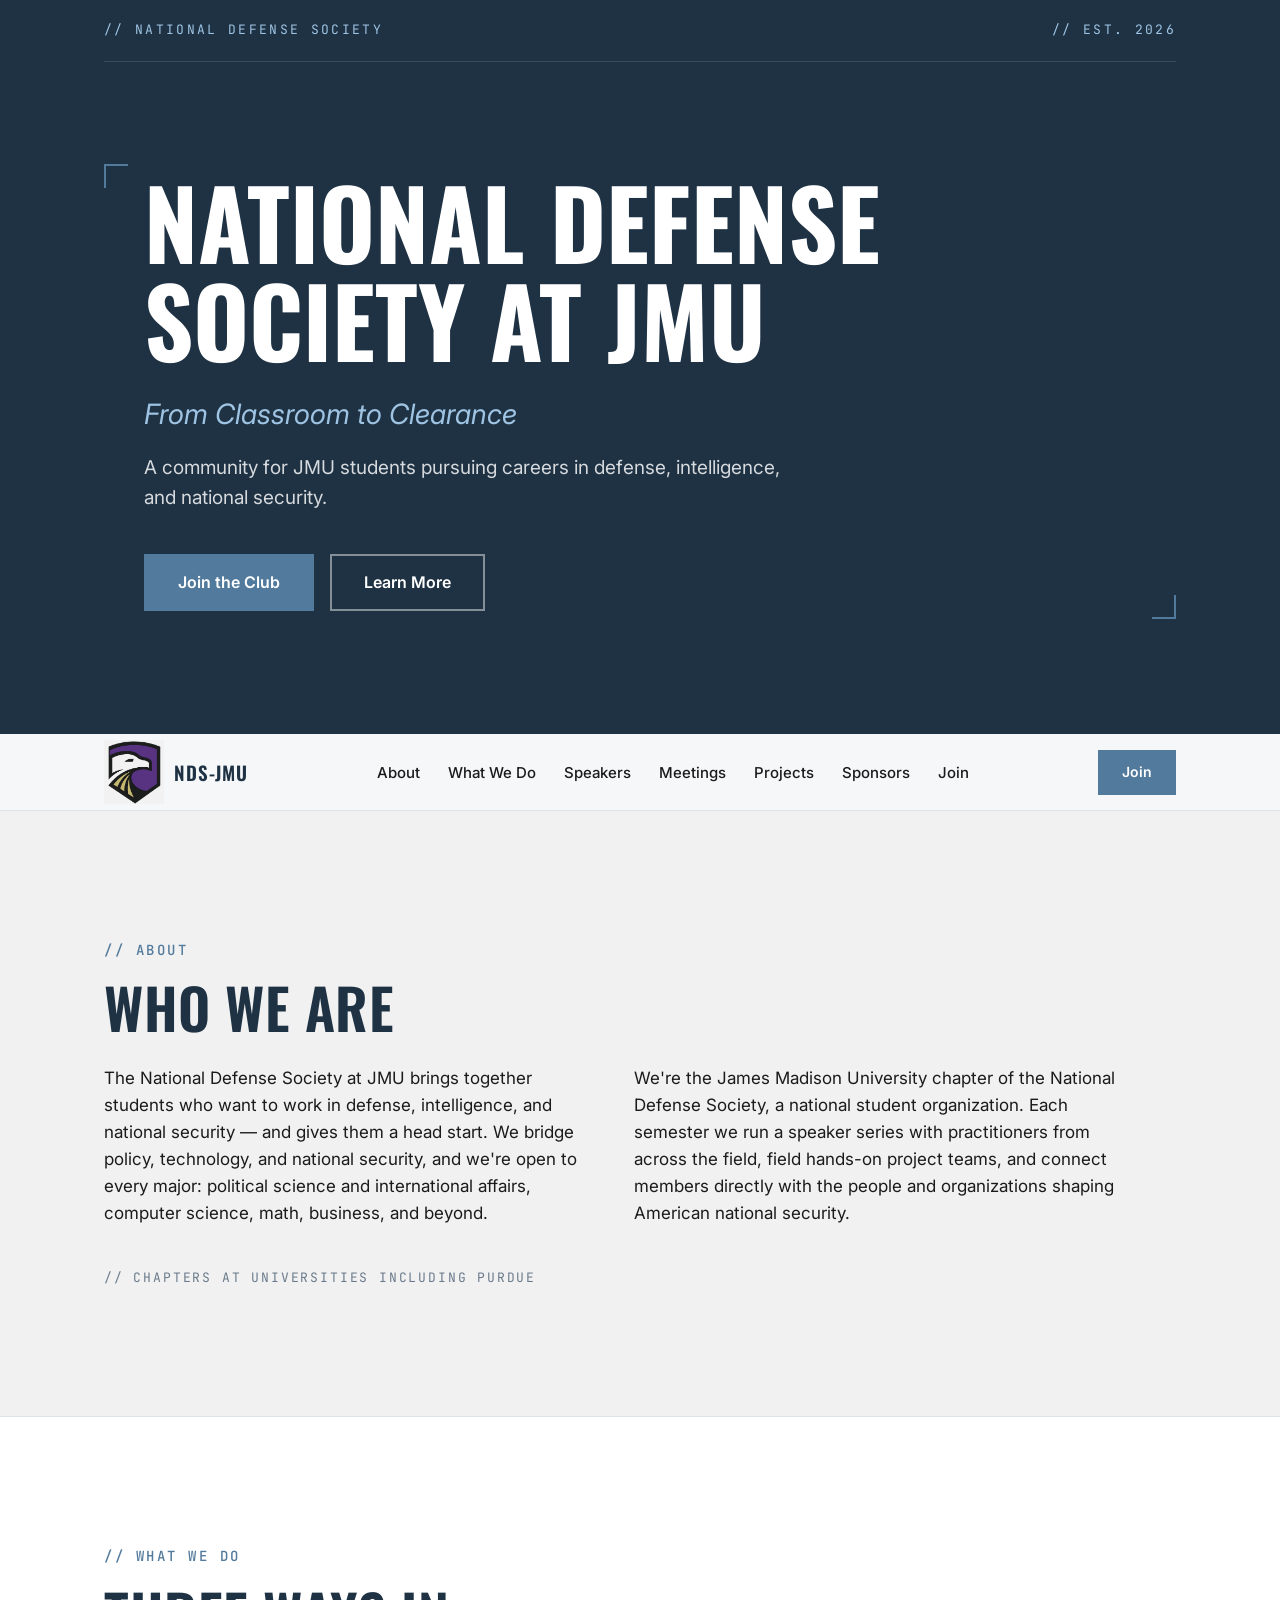
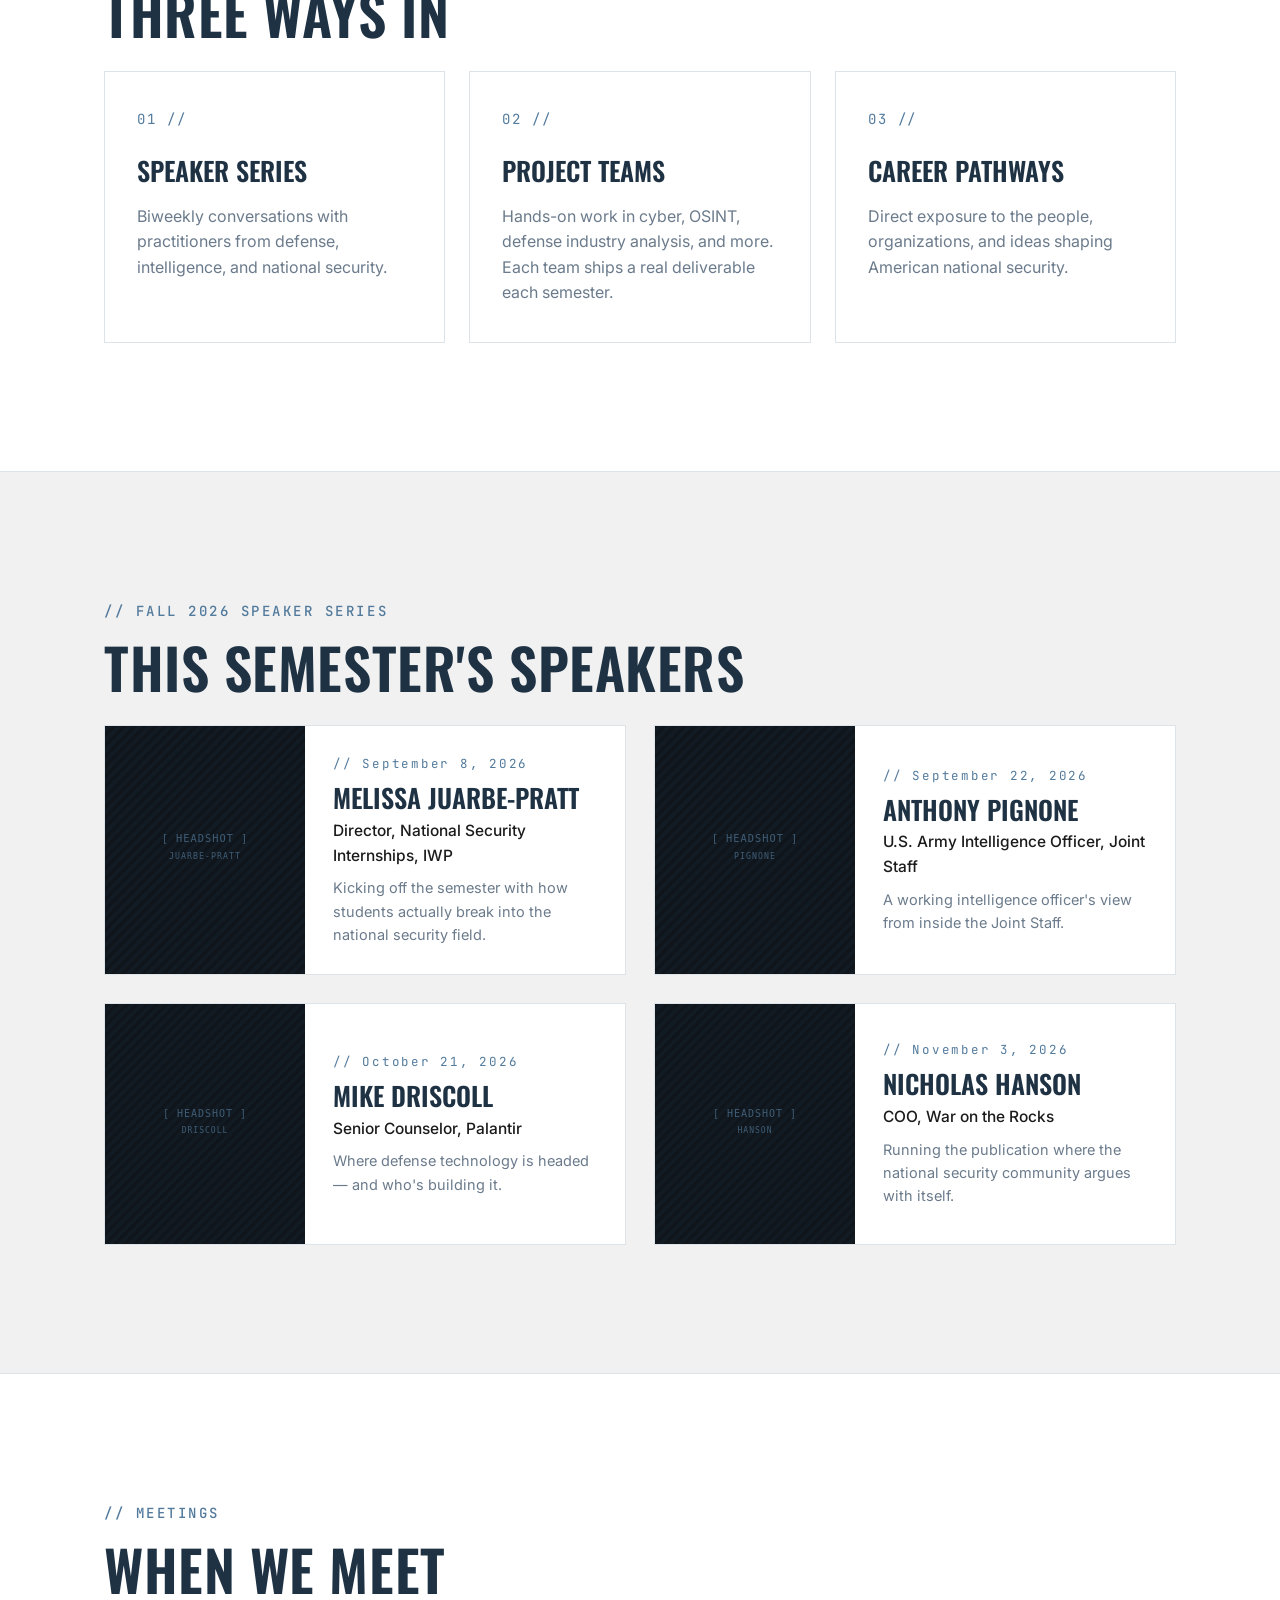
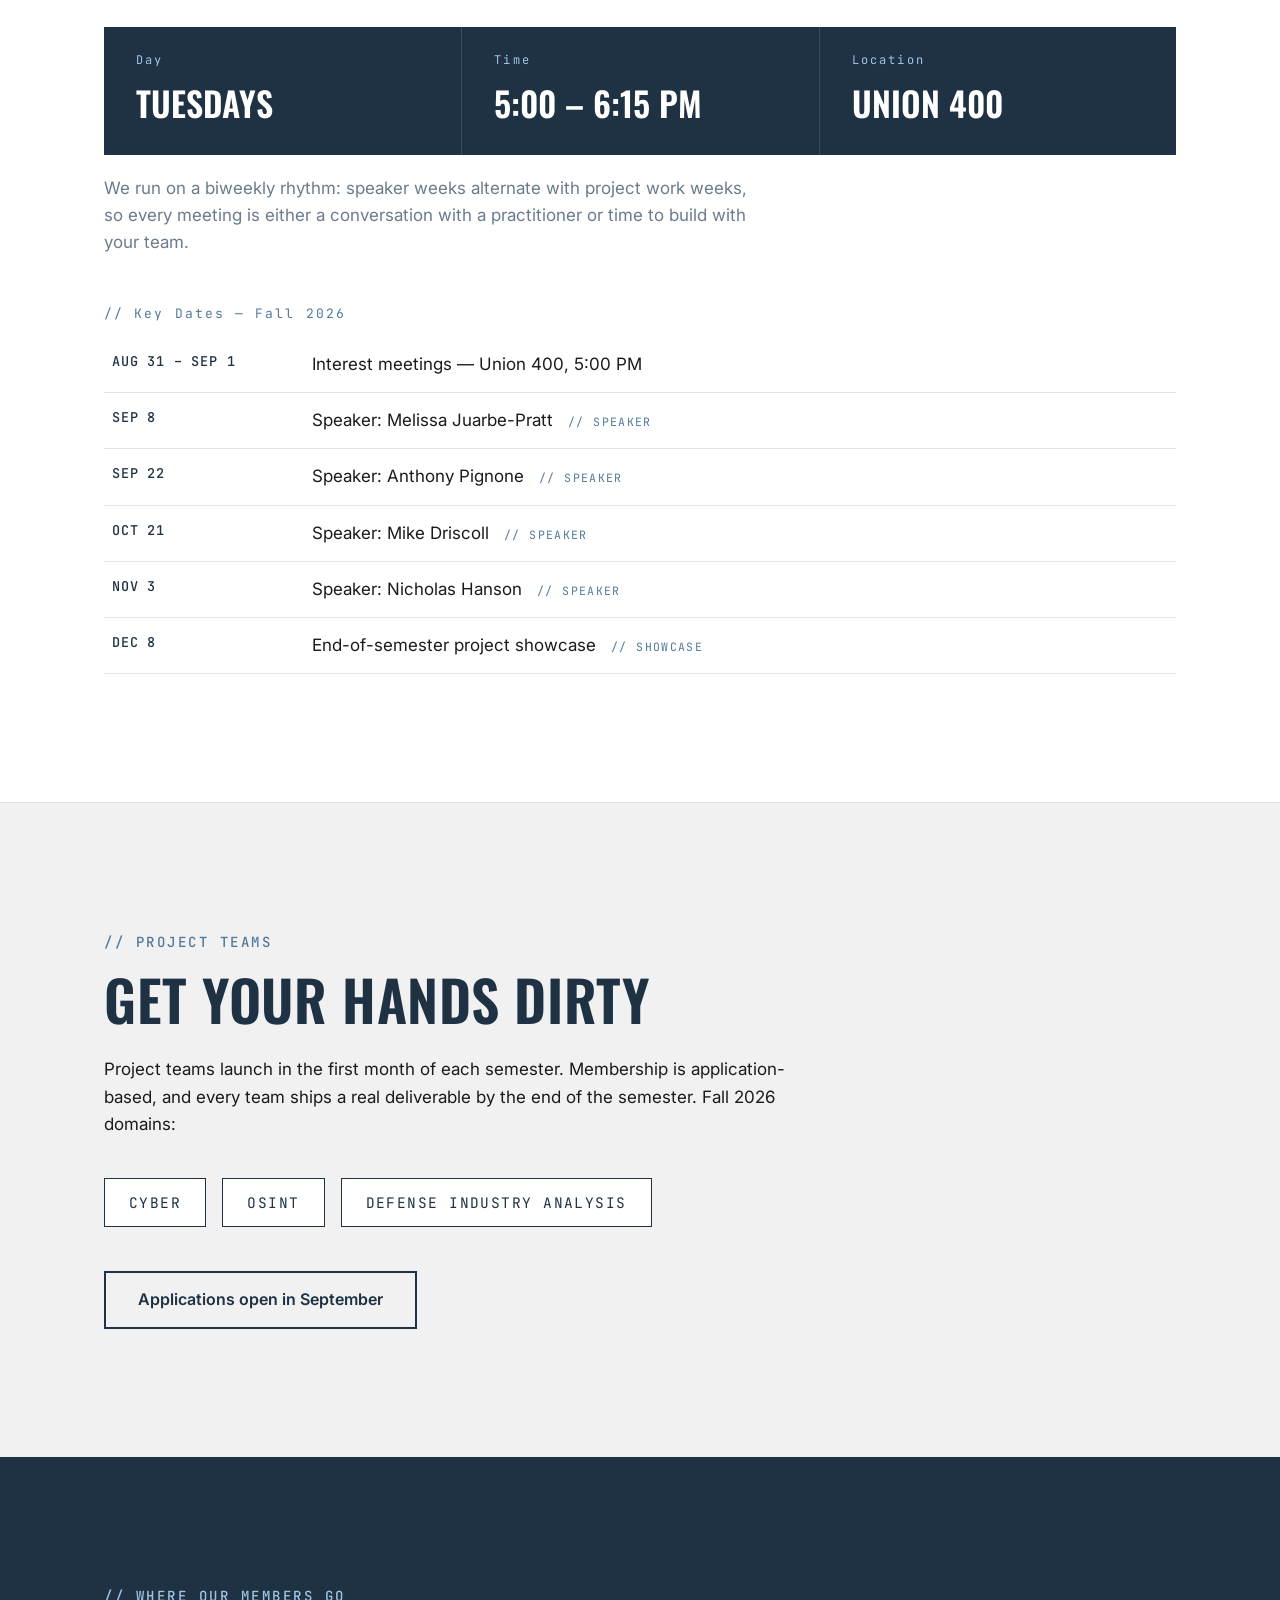
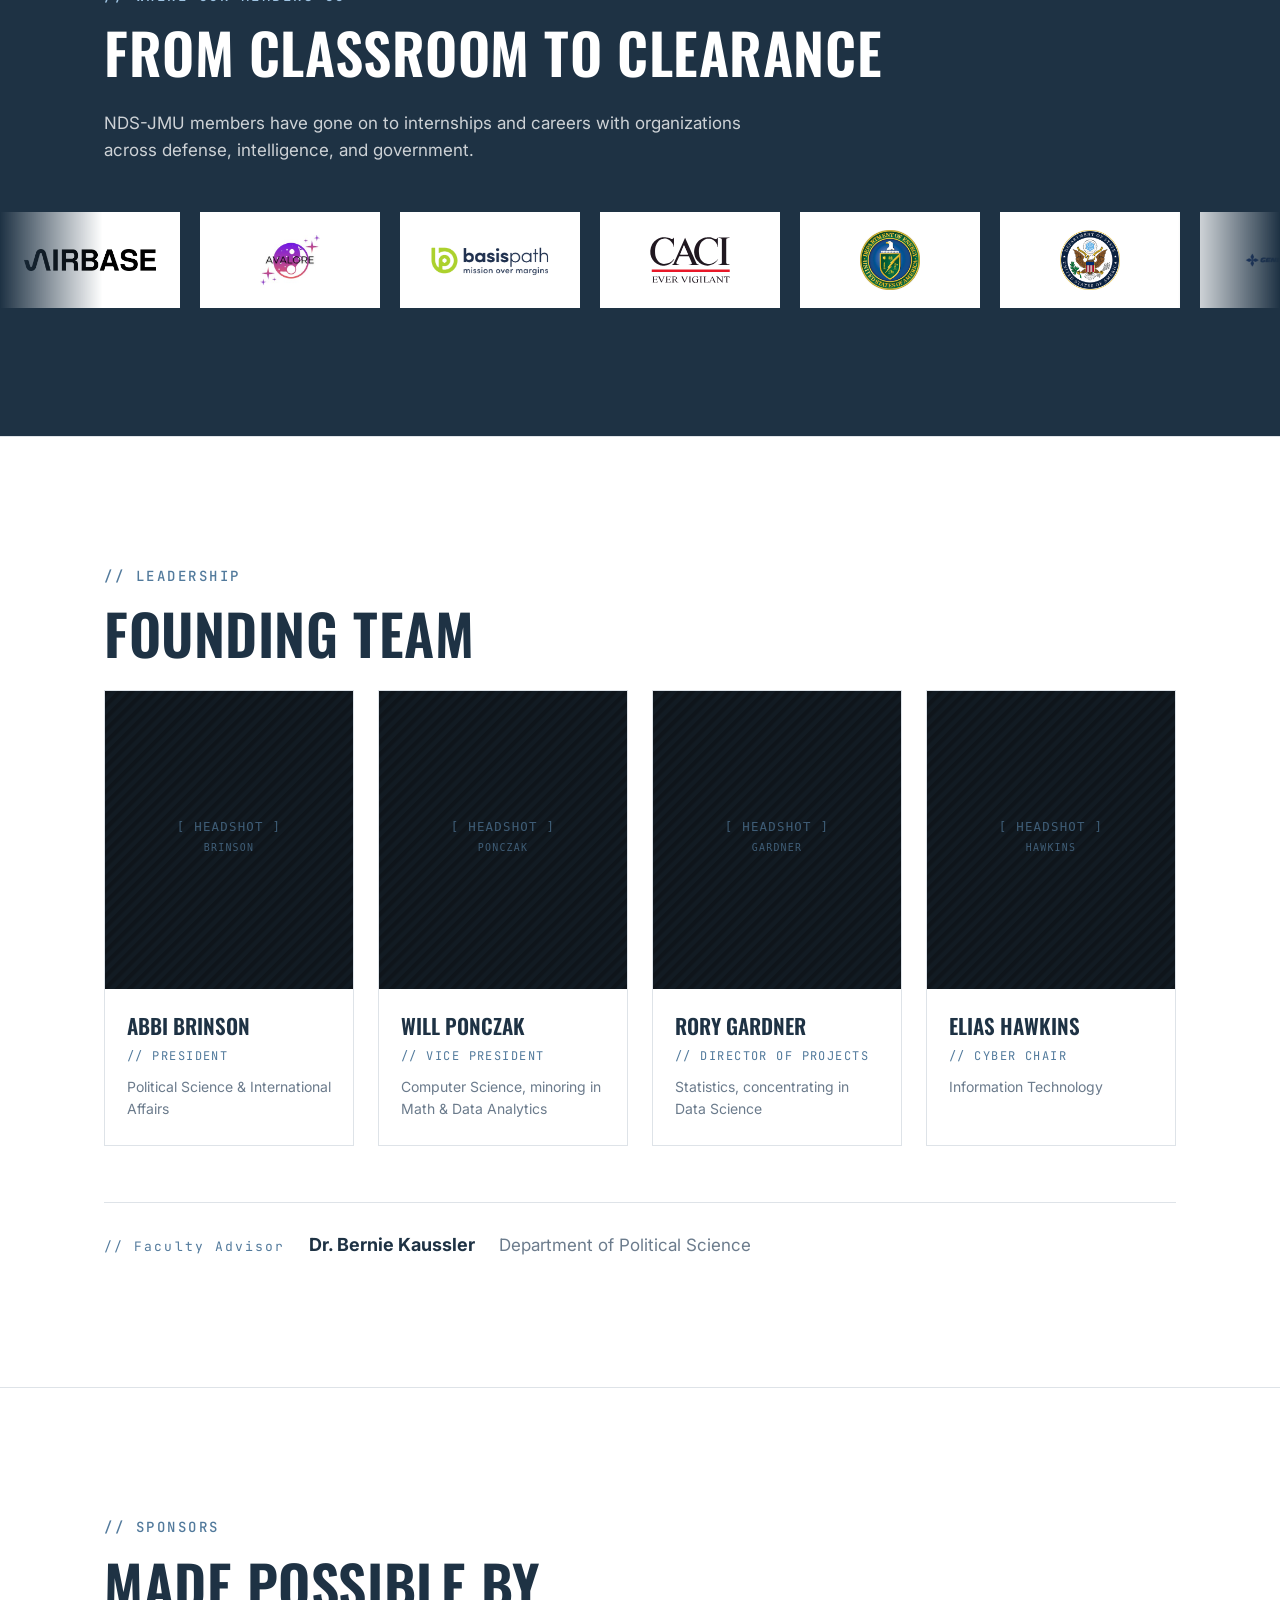
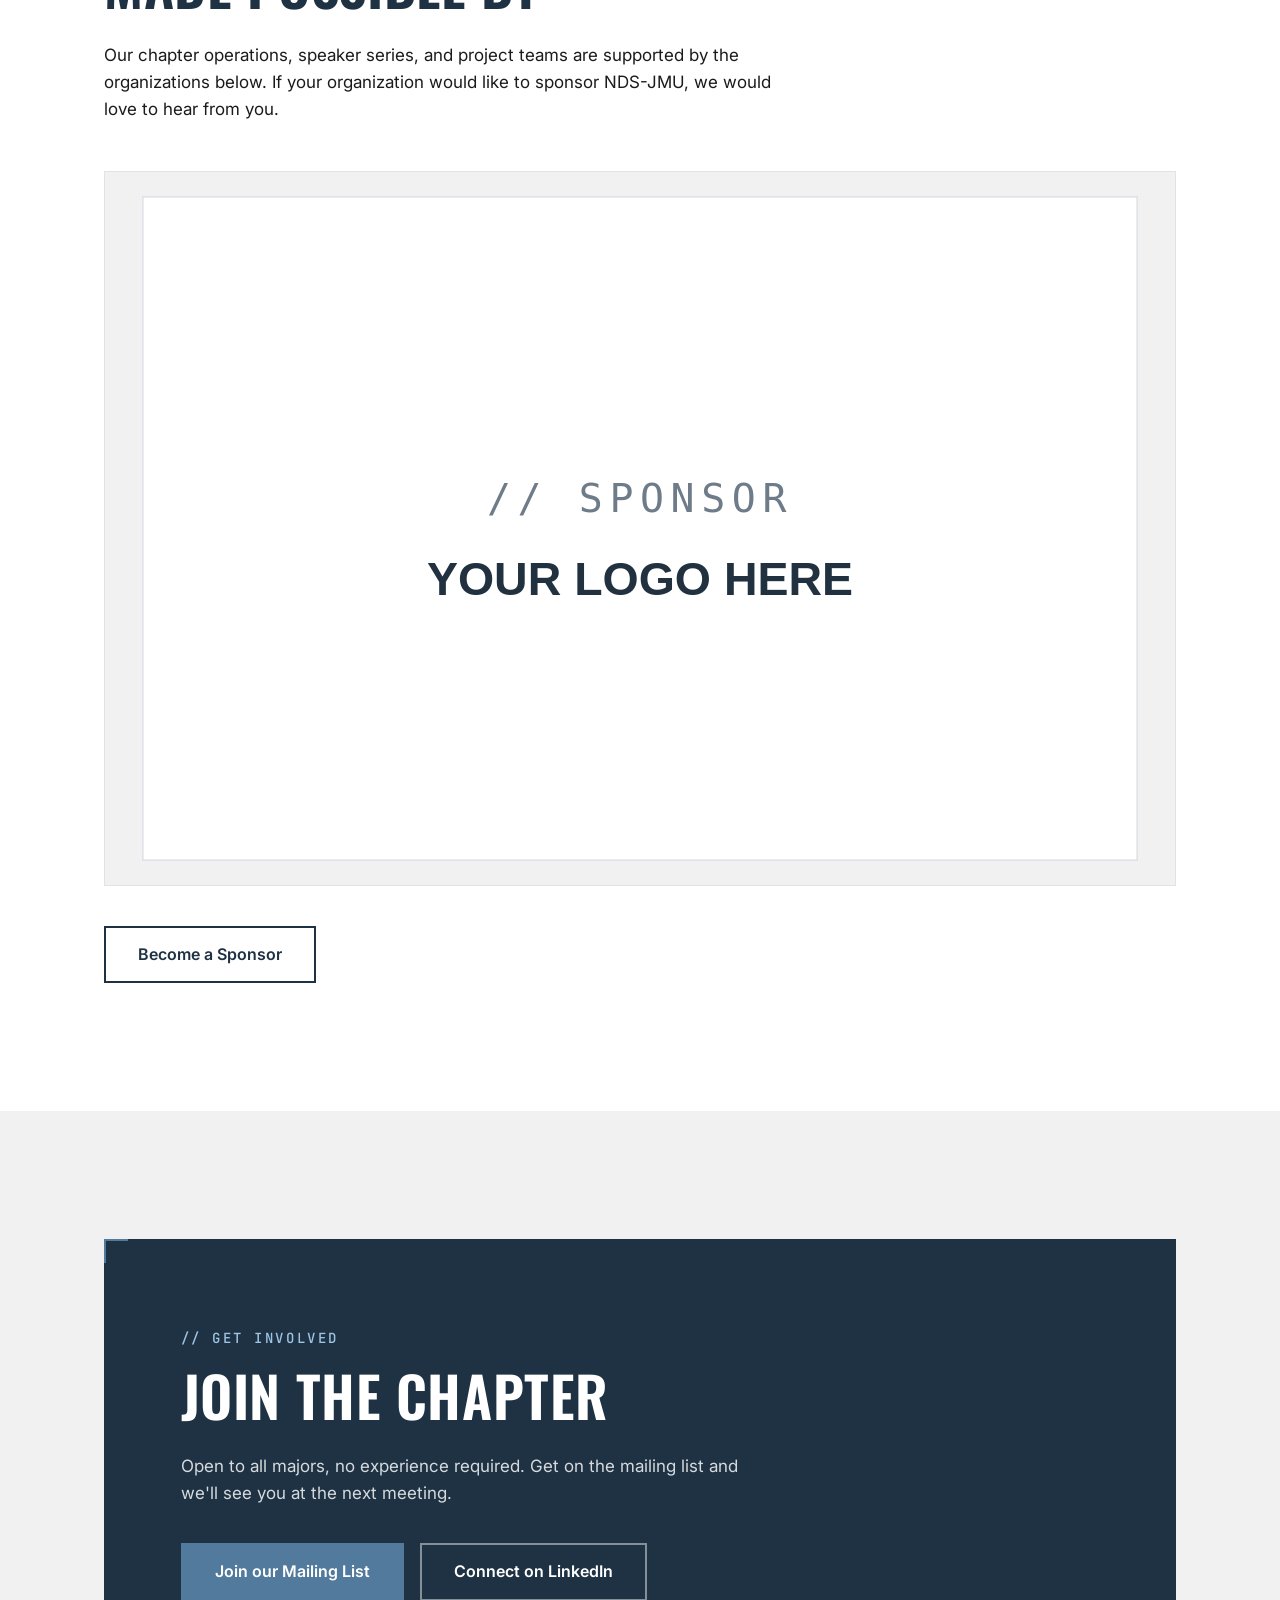
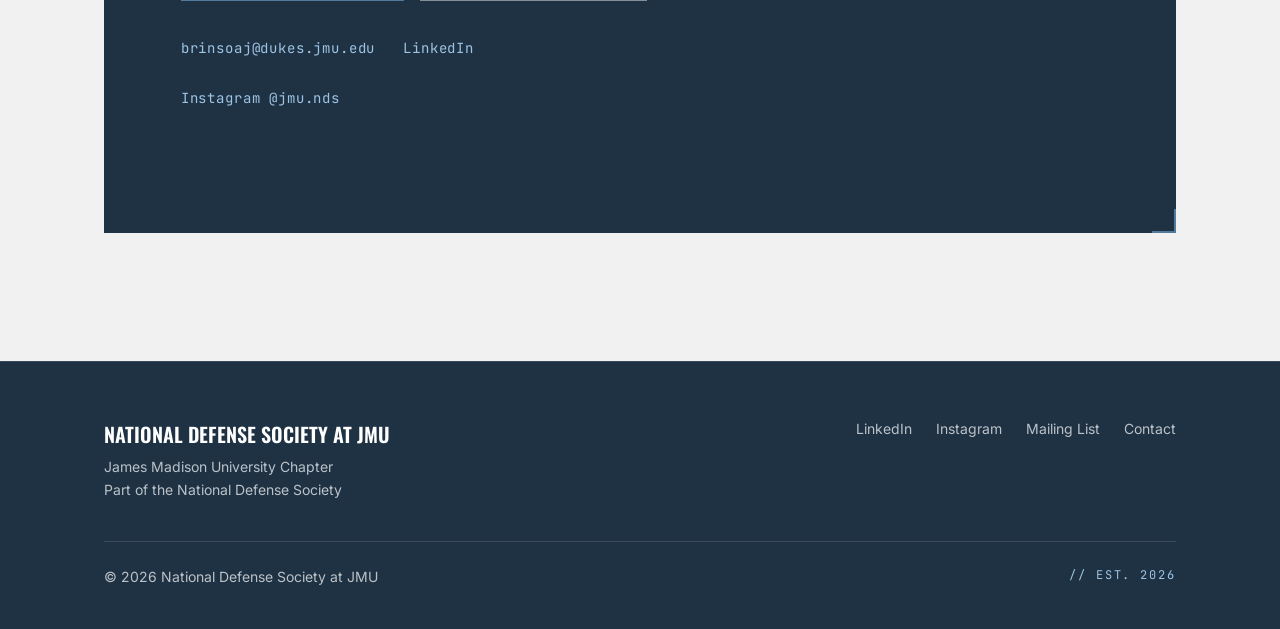
==== commit 007e2e8d: "Use two logo rows only at 12+ companies" ====
--- a/index.html
+++ b/index.html
@@ -269,7 +269,7 @@
   <!--   1. Drop the logo in images/destinations/    -->
   <!--   2. Copy one <li> line and update the img    -->
   <!--      src and alt text (the company name)      -->
-  <!-- 8 logos or fewer = one row. 9 or more = two   -->
+  <!-- 11 or fewer = one row. 12 or more = two   -->
   <!-- rows scrolling in opposite directions. Change -->
   <!-- the number in data-row-threshold to adjust.   -->
   <!-- ============================================= -->
@@ -279,7 +279,7 @@
       <h2 class="section-headline">From Classroom to Clearance</h2>
       <p class="destinations-intro">NDS-JMU members have gone on to internships and careers with organizations across defense, intelligence, and government.</p>
     </div>
-    <div class="logo-marquee" data-row-threshold="8">
+    <div class="logo-marquee" data-row-threshold="11">
       <ul class="logo-list">
         <li><img src="images/destinations/airbase.png" alt="Airbase"></li>
         <li><img src="images/destinations/avalore.png" alt="Avalore"></li>
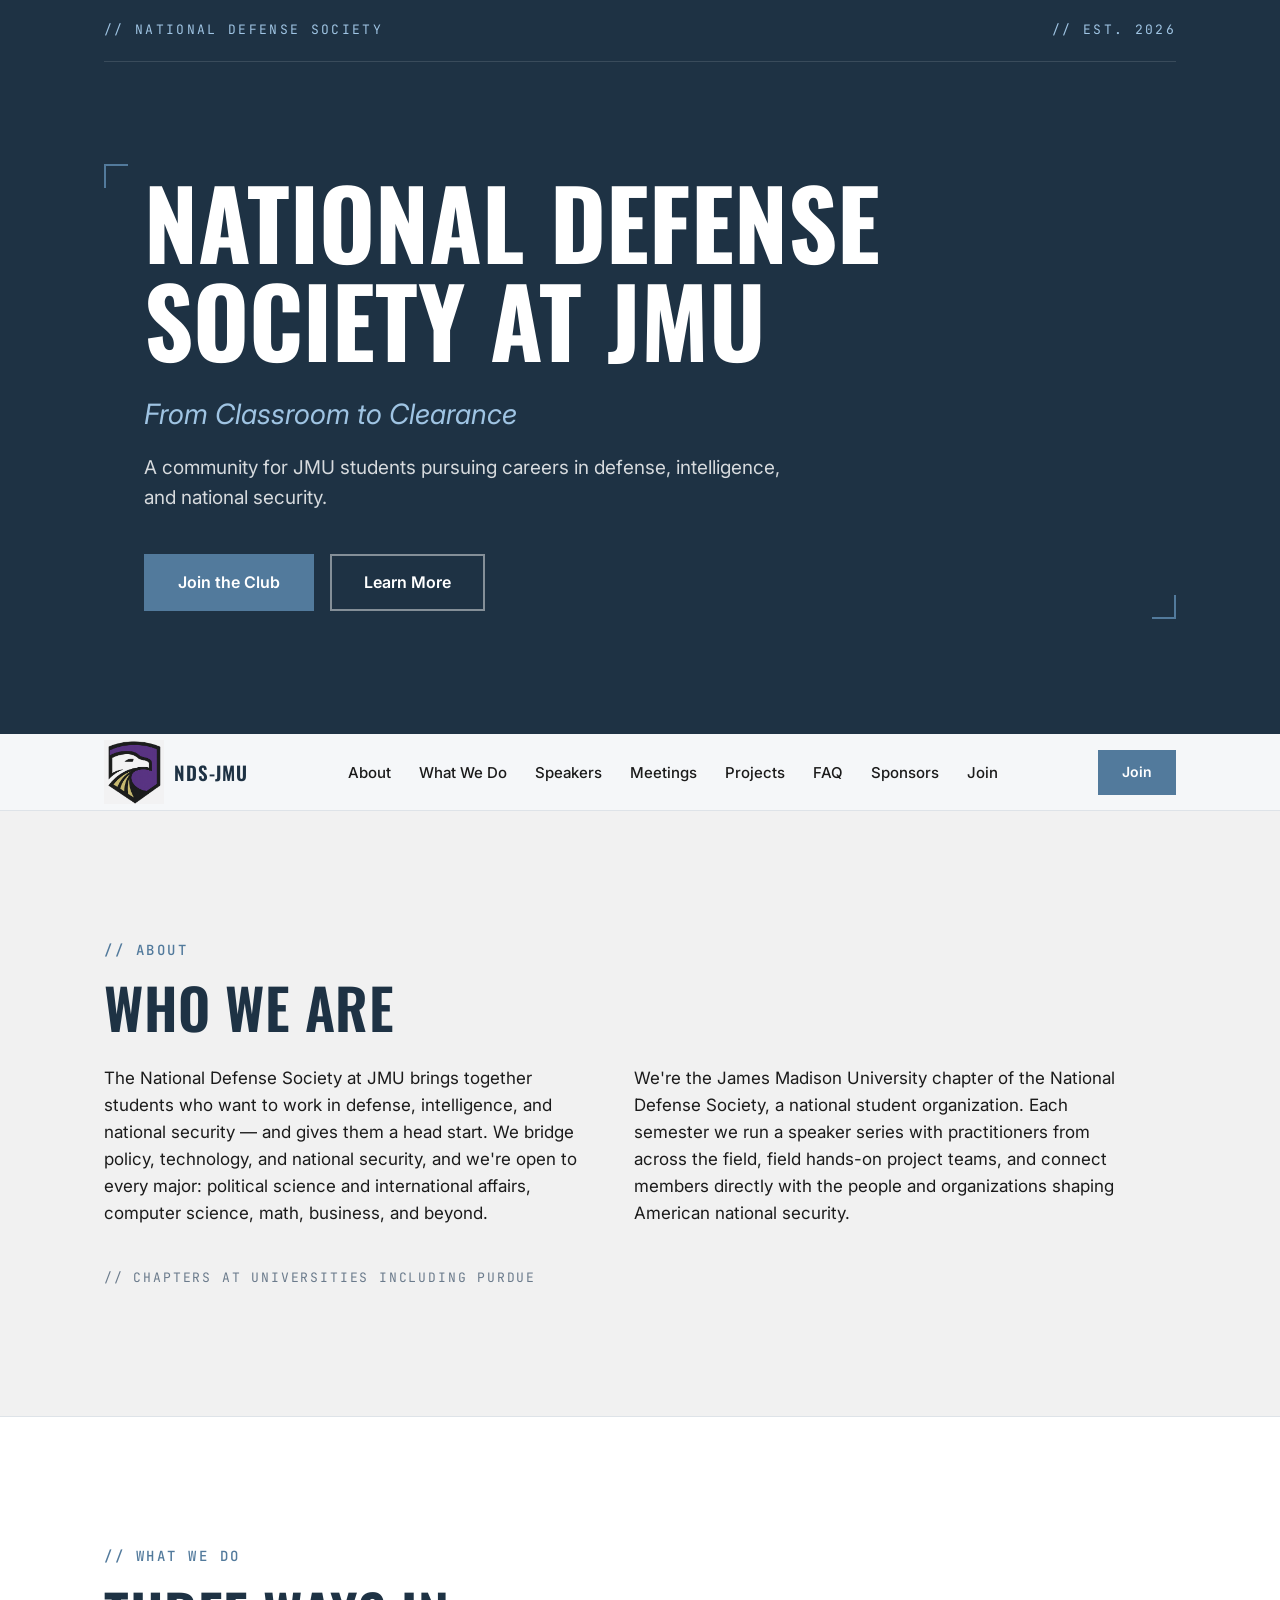
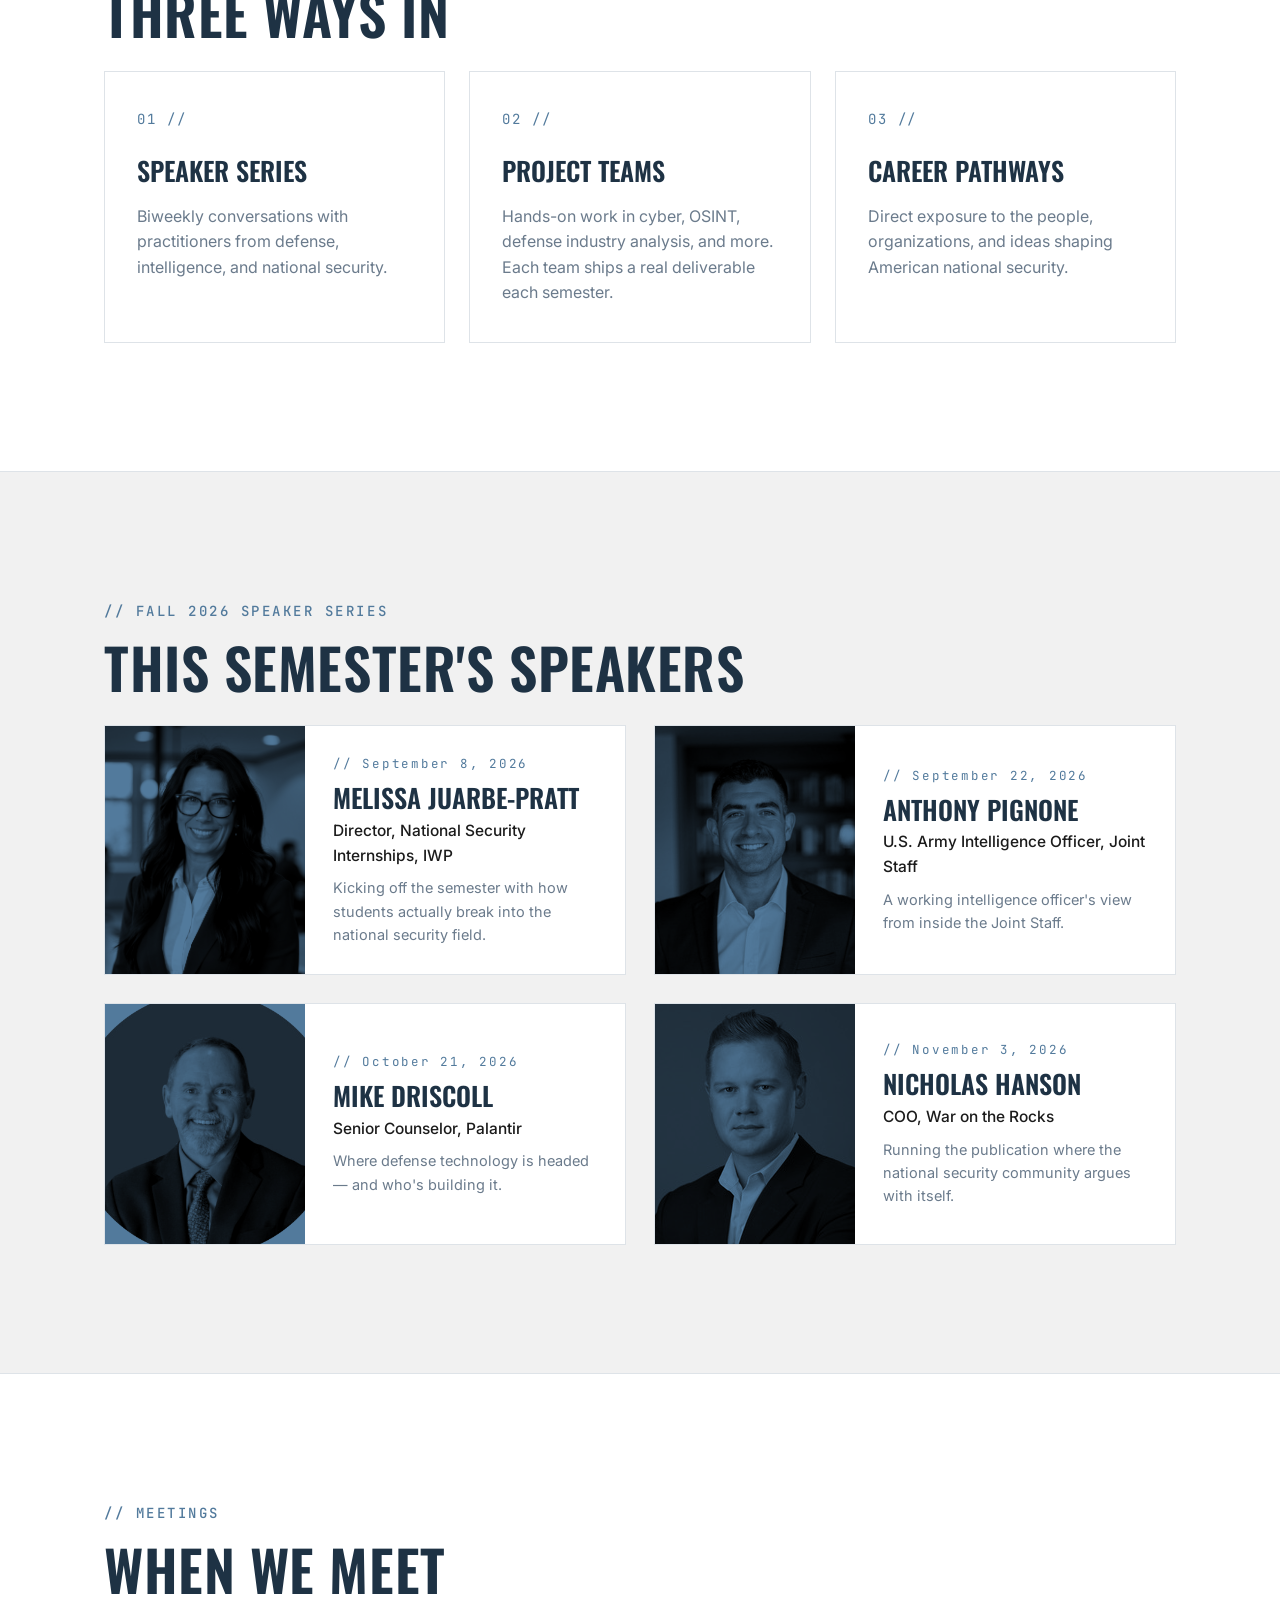
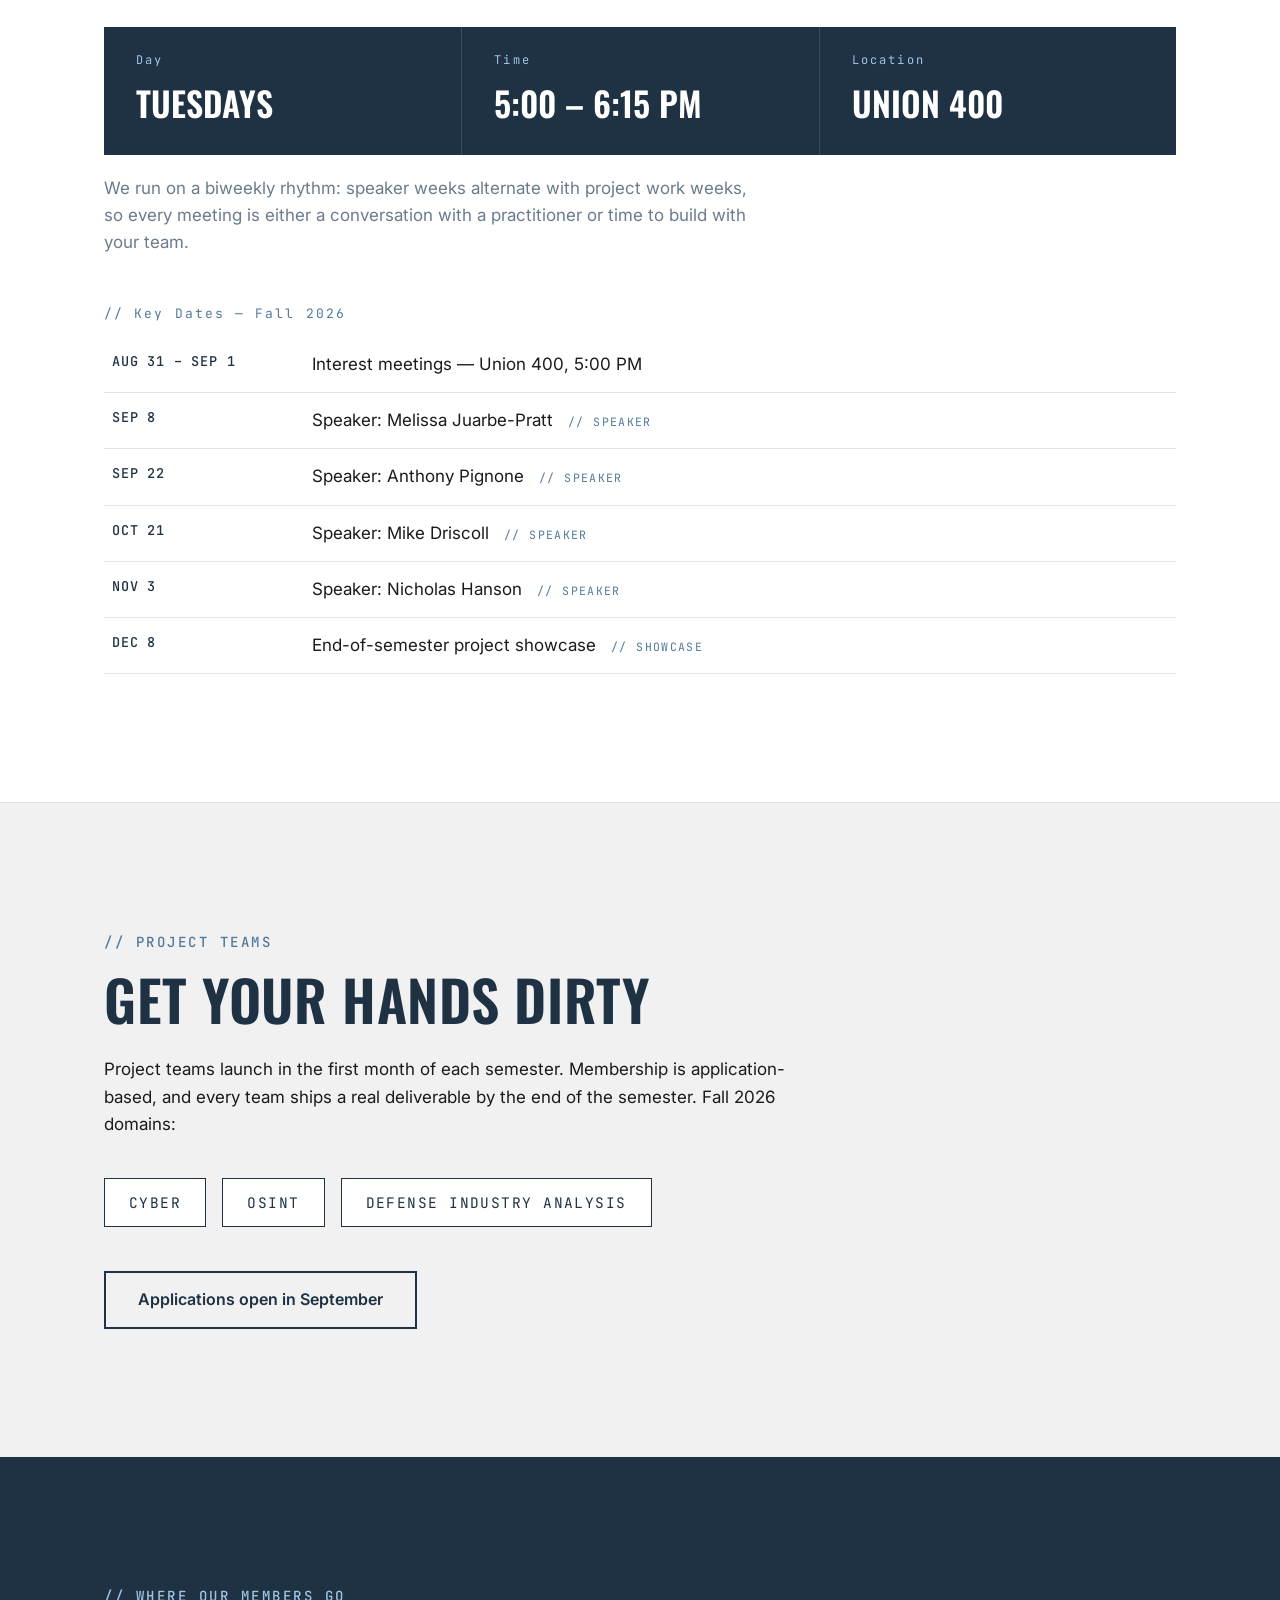
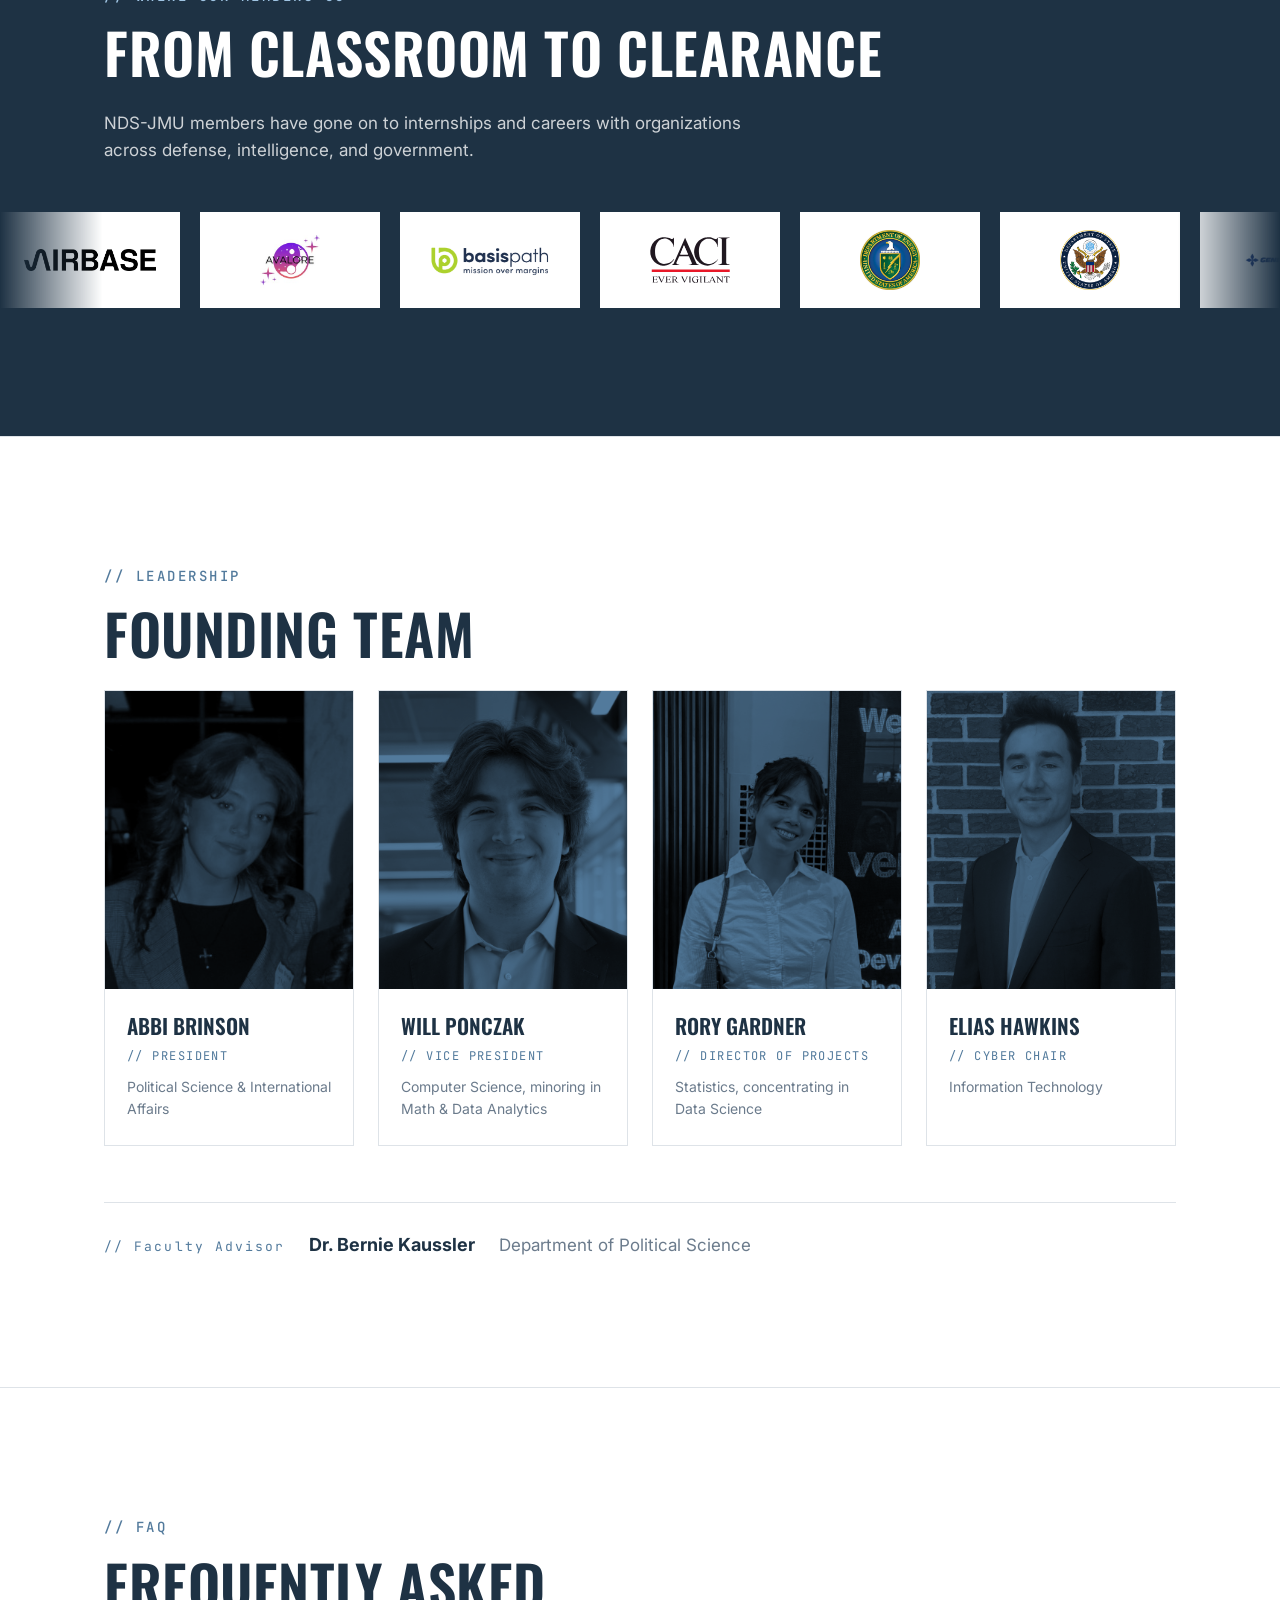
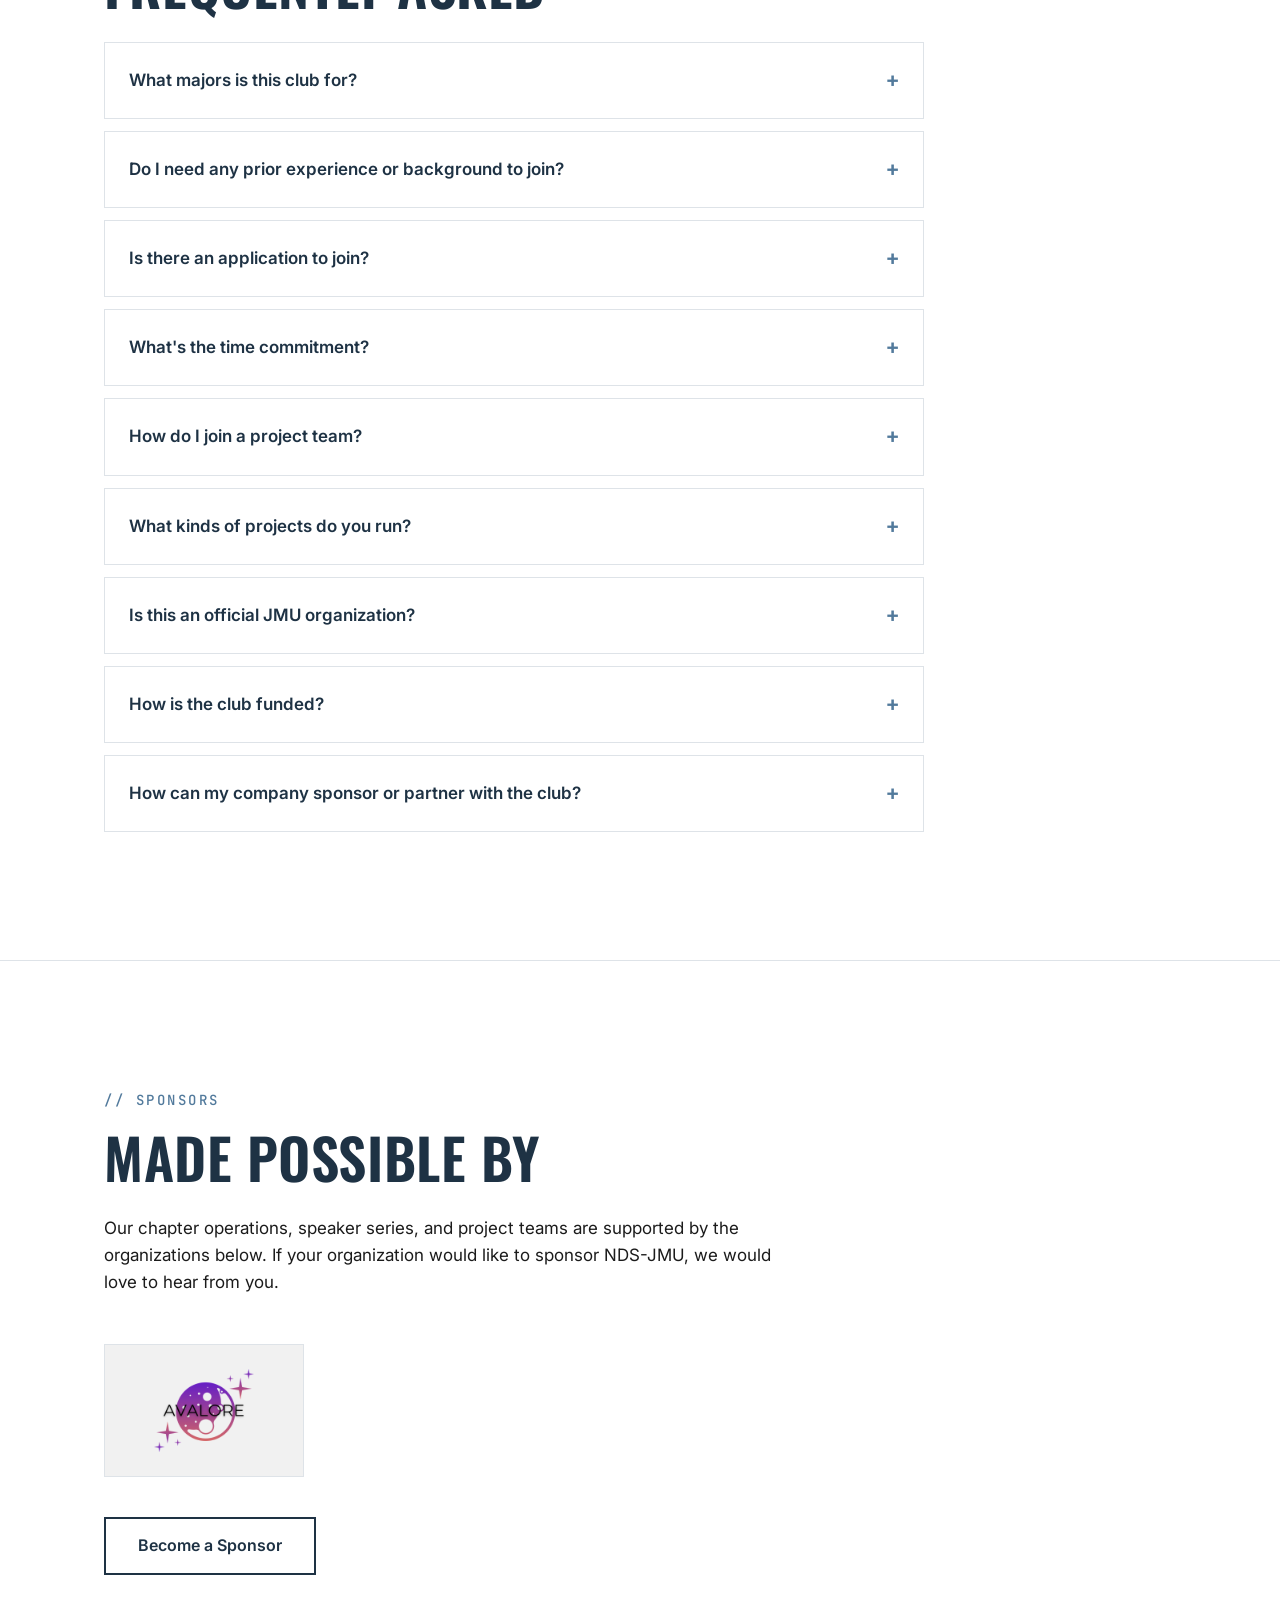
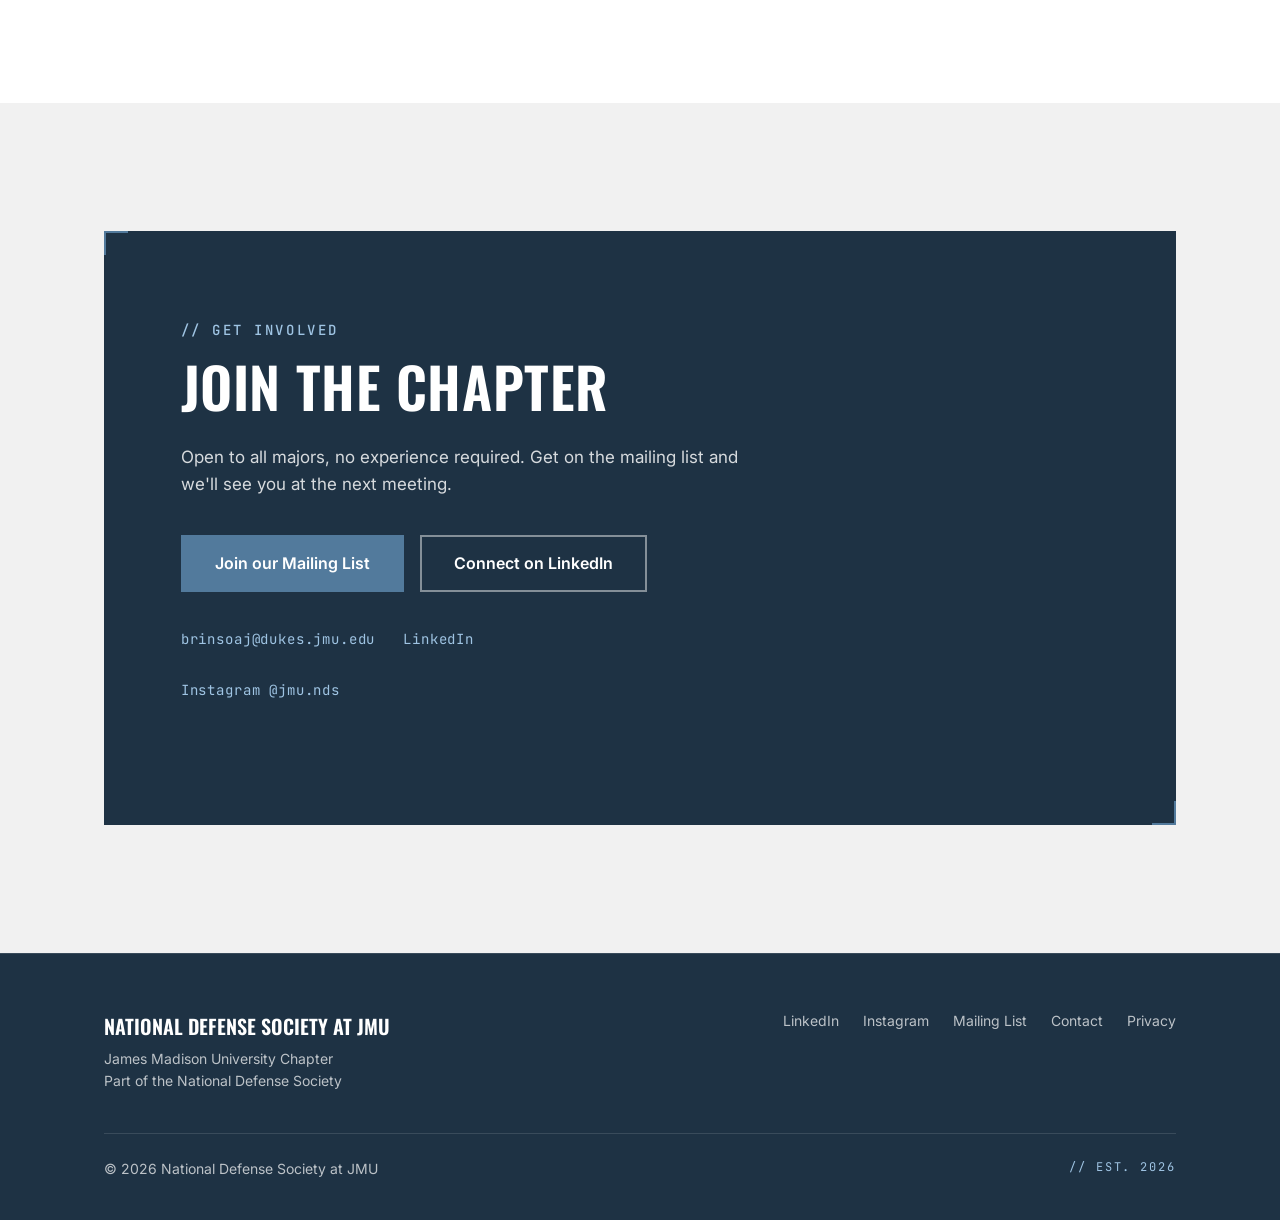
==== commit 6d4f3bb5: "Restore photos and pre-zip edits, keep logo banner" ====
--- a/index.html
+++ b/index.html
@@ -56,7 +56,7 @@
       <p class="hero-mission">A community for JMU students pursuing careers in defense, intelligence, and national security.</p>
       <div class="hero-buttons">
         <!-- REPLACE the href below with the real Google Form link -->
-        <a class="btn btn-primary" href="https://forms.gle/REPLACE-WITH-FORM-LINK" target="_blank" rel="noopener noreferrer">Join the Club</a>
+        <a class="btn btn-primary" href="https://forms.gle/PhuVPxNaA1a8XiHC9" target="_blank" rel="noopener noreferrer">Join the Club</a>
         <a class="btn btn-outline-light" href="#about">Learn More</a>
       </div>
     </div>
@@ -81,11 +81,12 @@
       <li><a href="#speakers">Speakers</a></li>
       <li><a href="#meetings">Meetings</a></li>
       <li><a href="#projects">Projects</a></li>
+      <li><a href="#faq">FAQ</a></li>
       <li><a href="#sponsors">Sponsors</a></li>
       <li><a href="#join">Join</a></li>
     </ul>
     <!-- REPLACE the href below with the real Google Form link -->
-    <a class="btn btn-primary nav-join" href="https://forms.gle/REPLACE-WITH-FORM-LINK" target="_blank" rel="noopener noreferrer">Join</a>
+    <a class="btn btn-primary nav-join" href="https://forms.gle/PhuVPxNaA1a8XiHC9" target="_blank" rel="noopener noreferrer">Join</a>
   </div>
 </nav>
 
@@ -154,7 +155,7 @@
         <!-- Speaker 1 -->
         <article class="speaker-card">
           <figure class="tinted-photo">
-            <img src="images/speakers/melissa-juarbe-pratt.svg" alt="Melissa Juarbe-Pratt headshot">
+            <img src="images/speakers/melissa-juarbe-pratt.jpg" alt="Melissa Juarbe-Pratt headshot">
           </figure>
           <div class="speaker-info">
             <p class="speaker-date">// September 8, 2026</p>
@@ -167,7 +168,7 @@
         <!-- Speaker 2 -->
         <article class="speaker-card">
           <figure class="tinted-photo">
-            <img src="images/speakers/anthony-pignone.svg" alt="Anthony Pignone headshot">
+            <img src="images/speakers/anthony-pignone.jpg" alt="Anthony Pignone headshot">
           </figure>
           <div class="speaker-info">
             <p class="speaker-date">// September 22, 2026</p>
@@ -180,7 +181,7 @@
         <!-- Speaker 3 -->
         <article class="speaker-card">
           <figure class="tinted-photo">
-            <img src="images/speakers/mike-driscoll.svg" alt="Mike Driscoll headshot">
+            <img src="images/speakers/mike-driscoll.jpg" alt="Mike Driscoll headshot">
           </figure>
           <div class="speaker-info">
             <p class="speaker-date">// October 21, 2026</p>
@@ -193,7 +194,7 @@
         <!-- Speaker 4 -->
         <article class="speaker-card">
           <figure class="tinted-photo">
-            <img src="images/speakers/nicholas-hanson.svg" alt="Nicholas Hanson headshot">
+            <img src="images/speakers/nicholas-hanson.jpeg" alt="Nicholas Hanson headshot">
           </figure>
           <div class="speaker-info">
             <p class="speaker-date">// November 3, 2026</p>
@@ -310,7 +311,7 @@
 
         <article class="officer-card">
           <figure class="tinted-photo">
-            <img src="images/officers/abbi-brinson.svg" alt="Abbi Brinson headshot">
+            <img src="images/officers/abbi-brinson.jpg" alt="Abbi Brinson headshot">
           </figure>
           <div class="officer-body">
             <h3>Abbi Brinson</h3>
@@ -321,7 +322,7 @@
 
         <article class="officer-card">
           <figure class="tinted-photo">
-            <img src="images/officers/will-ponczak.svg" alt="Will Ponczak headshot">
+            <img src="images/officers/will-ponczak.jpg" alt="Will Ponczak headshot">
           </figure>
           <div class="officer-body">
             <h3>Will Ponczak</h3>
@@ -332,7 +333,7 @@
 
         <article class="officer-card">
           <figure class="tinted-photo">
-            <img src="images/officers/rory-gardner.svg" alt="Rory Gardner headshot">
+            <img src="images/officers/rory-gardner.png" alt="Rory Gardner headshot">
           </figure>
           <div class="officer-body">
             <h3>Rory Gardner</h3>
@@ -343,7 +344,7 @@
 
         <article class="officer-card">
           <figure class="tinted-photo">
-            <img src="images/officers/elias-hawkins.svg" alt="Elias Hawkins headshot">
+            <img src="images/officers/elias-hawkins.jpg" alt="Elias Hawkins headshot">
           </figure>
           <div class="officer-body">
             <h3>Elias Hawkins</h3>
@@ -359,6 +360,69 @@
         <span class="advisor-label">// Faculty Advisor</span>
         <strong>Dr. Bernie Kaussler</strong>
         <span>Department of Political Science</span>
+      </div>
+    </div>
+  </section>
+
+
+  <!-- ============================================= -->
+  <!-- 8b. FAQ SECTION                               -->
+  <!-- To add a question: copy one <details> block,  -->
+  <!-- update the <summary> and <p> text.            -->
+  <!-- The <details>/<summary> elements are native   -->
+  <!-- HTML — no JavaScript needed for the accordion.-->
+  <!-- ============================================= -->
+  <section id="faq" class="faq">
+    <div class="container">
+      <span class="section-label">// FAQ</span>
+      <h2 class="section-headline">Frequently Asked</h2>
+      <div class="faq-list">
+
+        <details class="faq-item">
+          <summary>What majors is this club for?</summary>
+          <p>All majors. Our members study political science, international affairs, computer science, engineering, business, finance, biology, and everything in between. If you are interested in defense, intelligence, or national security, this club is for you.</p>
+        </details>
+
+        <details class="faq-item">
+          <summary>Do I need any prior experience or background to join?</summary>
+          <p>No. Our speaker series and general meetings are designed for anyone curious about the field, whether you have deep background knowledge or none at all.</p>
+        </details>
+
+        <details class="faq-item">
+          <summary>Is there an application to join?</summary>
+          <p>No application is required for general membership. Just show up. Project teams are application-based and open at the start of each semester.</p>
+        </details>
+
+        <details class="faq-item">
+          <summary>What's the time commitment?</summary>
+          <p>General members can attend as many or as few meetings as they want. Project team members commit to weekly participation for the semester and produce a final deliverable in December.</p>
+        </details>
+
+        <details class="faq-item">
+          <summary>How do I join a project team?</summary>
+          <p>Applications open during the first month of each semester and are announced at meetings and through our mailing list. Teams are multidisciplinary — we intentionally build teams that combine technical, analytical, and business perspectives.</p>
+        </details>
+
+        <details class="faq-item">
+          <summary>What kinds of projects do you run?</summary>
+          <p>Multidisciplinary teams working on real national security problems. Recent examples include open-source intelligence analysis, defense industry research, and hardware prototyping for detection and monitoring applications.</p>
+        </details>
+
+        <details class="faq-item">
+          <summary>Is this an official JMU organization?</summary>
+          <p>Yes. NDS-JMU is a recognized student organization at James Madison University, part of the national National Defense Society, with chapters at universities across the country.</p>
+        </details>
+
+        <details class="faq-item">
+          <summary>How is the club funded?</summary>
+          <p>Through sponsor contributions and optional member dues. All chapter financials are made publicly available at the end of each semester.</p>
+        </details>
+
+        <details class="faq-item">
+          <summary>How can my company sponsor or partner with the club?</summary>
+          <p>We welcome sponsorship inquiries. Sponsors support our speaker series, project teams, and end-of-semester programming, and can also sponsor individual project teams focused on problems their organization cares about. Reach out through the Sponsors section below.</p>
+        </details>
+
       </div>
     </div>
   </section>
@@ -383,9 +447,11 @@
       <div class="sponsor-grid">
 
         <!-- Sponsor 1 — placeholder example. Delete this block or replace with a real sponsor. -->
-        <a class="sponsor-card" href="#" target="_blank" rel="noopener noreferrer">
-          <img src="images/sponsors/placeholder.svg" alt="Sponsor logo placeholder">
+
+        <a class="sponsor-card" href="https://avalore.ai" target="_blank" rel="noopener noreferrer">
+          <img src="images/sponsors/avalore-logo-dark.png" alt="Avalore">
         </a>
+
 
         <!-- ADD A NEW SPONSOR CARD HERE (copy an <a> block from above) -->
 
@@ -410,7 +476,7 @@
         <p>Open to all majors, no experience required. Get on the mailing list and we'll see you at the next meeting.</p>
         <div class="join-buttons">
           <!-- REPLACE the href below with the real Google Form link -->
-          <a class="btn btn-primary" href="https://forms.gle/REPLACE-WITH-FORM-LINK" target="_blank" rel="noopener noreferrer">Join our Mailing List</a>
+          <a class="btn btn-primary" href="https://forms.gle/PhuVPxNaA1a8XiHC9" target="_blank" rel="noopener noreferrer">Join our Mailing List</a>
           <a class="btn btn-outline-light" href="https://linkedin.com/company/jmunds" target="_blank" rel="noopener noreferrer">Connect on LinkedIn</a>
         </div>
         <p class="join-contact">
@@ -439,8 +505,9 @@
         <li><a href="https://linkedin.com/company/jmunds" target="_blank" rel="noopener noreferrer">LinkedIn</a></li>
         <li><a href="https://instagram.com/jmu.nds" target="_blank" rel="noopener noreferrer">Instagram</a></li>
         <!-- REPLACE the href below with the real Google Form link -->
-        <li><a href="https://forms.gle/REPLACE-WITH-FORM-LINK" target="_blank" rel="noopener noreferrer">Mailing List</a></li>
+        <li><a href="https://forms.gle/PhuVPxNaA1a8XiHC9" target="_blank" rel="noopener noreferrer">Mailing List</a></li>
         <li><a href="mailto:brinsoaj@dukes.jmu.edu">Contact</a></li>
+        <li><a href="/privacy.html">Privacy</a></li>
       </ul>
     </div>
     <div class="footer-bottom">
--- a/style.css
+++ b/style.css
@@ -12,7 +12,6 @@
      8. Speakers
      9. Meetings
     10. Project Teams
-   10A. Where Our Members Go
     11. Leadership
     12. Sponsors
     13. Join / Get Involved
@@ -522,6 +521,62 @@
 .advisor strong { font-size: 18px; color: var(--navy); }
 .advisor span:last-child { color: var(--slate); }
 
+
+/* =====================================================
+   11b. FAQ
+   ===================================================== */
+.faq { background: var(--white); border-top: 1px solid var(--line); }
+
+.faq-list {
+  display: flex;
+  flex-direction: column;
+  gap: 12px;
+  max-width: 820px;
+}
+
+.faq-item {
+  border: 1px solid var(--line);
+  background: var(--white);
+  padding: 0;
+}
+
+.faq-item summary {
+  cursor: pointer;
+  padding: 20px 24px;
+  font-family: var(--font-body);
+  font-size: 17px;
+  font-weight: 600;
+  color: var(--navy);
+  list-style: none;
+  display: flex;
+  justify-content: space-between;
+  align-items: center;
+  gap: 20px;
+}
+
+/* Remove default browser triangle */
+.faq-item summary::-webkit-details-marker { display: none; }
+
+/* Custom "+" / "−" indicator */
+.faq-item summary::after {
+  content: "+";
+  font-family: var(--font-mono);
+  font-size: 22px;
+  color: var(--accent);
+  transition: transform 0.2s;
+}
+.faq-item[open] summary::after { content: "−"; }
+
+.faq-item summary:hover { background: var(--light); }
+
+.faq-item p {
+  padding: 0 24px 22px;
+  color: var(--ink);
+  font-size: 15.5px;
+  line-height: 1.6;
+  max-width: 68ch;
+}
+
 /* =====================================================
    10A. WHERE OUR MEMBERS GO (scrolling logo banner)
    Without JavaScript, or for visitors who prefer
@@ -596,6 +651,9 @@
 @media (prefers-reduced-motion: reduce) {
   .marquee-track { animation: none; }
 }
+@media (max-width: 600px) {
+  .logo-list li, .marquee-group li { width: 140px; height: 76px; padding: 14px 18px; }
+}
 
 /* =====================================================
    12. SPONSORS
@@ -611,9 +669,10 @@
 /* Grid of sponsor logo cards. Each card is a link. */
 .sponsor-grid {
   display: grid;
-  grid-template-columns: repeat(auto-fit, minmax(180px, 1fr));
+  grid-template-columns: repeat(auto-fit, minmax(140px, 200px));
   gap: 20px;
   margin-bottom: 40px;
+  justify-content: start;
 }
 
 .sponsor-card {
@@ -621,7 +680,7 @@
   align-items: center;
   justify-content: center;
   aspect-ratio: 3 / 2;
-  padding: 24px;
+  padding: 16px;
   background: var(--light);
   border: 1px solid var(--line);
   transition: border-color 0.2s, transform 0.2s;
@@ -714,6 +773,65 @@
   letter-spacing: 0.16em;
   color: var(--sky);
 }
+
+/* =====================================================
+   LEGAL PAGES (privacy, terms, etc.)
+   Add this to style.css near the bottom, before the
+   MOBILE / RESPONSIVE section.
+   ===================================================== */
+   .legal-page {
+    background: var(--light);
+    padding: clamp(80px, 10vw, 140px) 0 clamp(60px, 8vw, 100px);
+    min-height: 70vh;
+  }
+
+  .legal-page .container {
+    max-width: 780px;
+  }
+
+  .legal-page h1 {
+    margin-bottom: 8px;
+  }
+
+  .legal-page h2 {
+    font-family: var(--font-body);
+    font-size: 22px;
+    font-weight: 700;
+    color: var(--navy);
+    margin: 36px 0 12px;
+  }
+
+  .legal-page p {
+    color: var(--ink);
+    font-size: 16px;
+    line-height: 1.65;
+    margin-bottom: 14px;
+    max-width: 68ch;
+  }
+
+  .legal-page a {
+    color: var(--accent);
+    text-decoration: underline;
+  }
+
+  .legal-page a:hover {
+    color: var(--navy);
+  }
+
+  .legal-updated {
+    font-family: var(--font-mono);
+    font-size: 13px;
+    letter-spacing: 0.05em;
+    color: var(--slate);
+    margin-bottom: 40px;
+    text-transform: uppercase;
+  }
+
+  .legal-return {
+    margin-top: 48px;
+    padding-top: 24px;
+    border-top: 1px solid var(--line);
+  }
 
 /* =====================================================
    15. MOBILE / RESPONSIVE
@@ -750,7 +868,6 @@
 
 /* Phones */
 @media (max-width: 600px) {
-  .logo-list li, .marquee-group li { width: 140px; height: 76px; padding: 14px 18px; }
   .speaker-card { grid-template-columns: 1fr; }
   .speaker-card .tinted-photo { min-height: 0; aspect-ratio: 4 / 3; }
   .speaker-card img { position: static; }
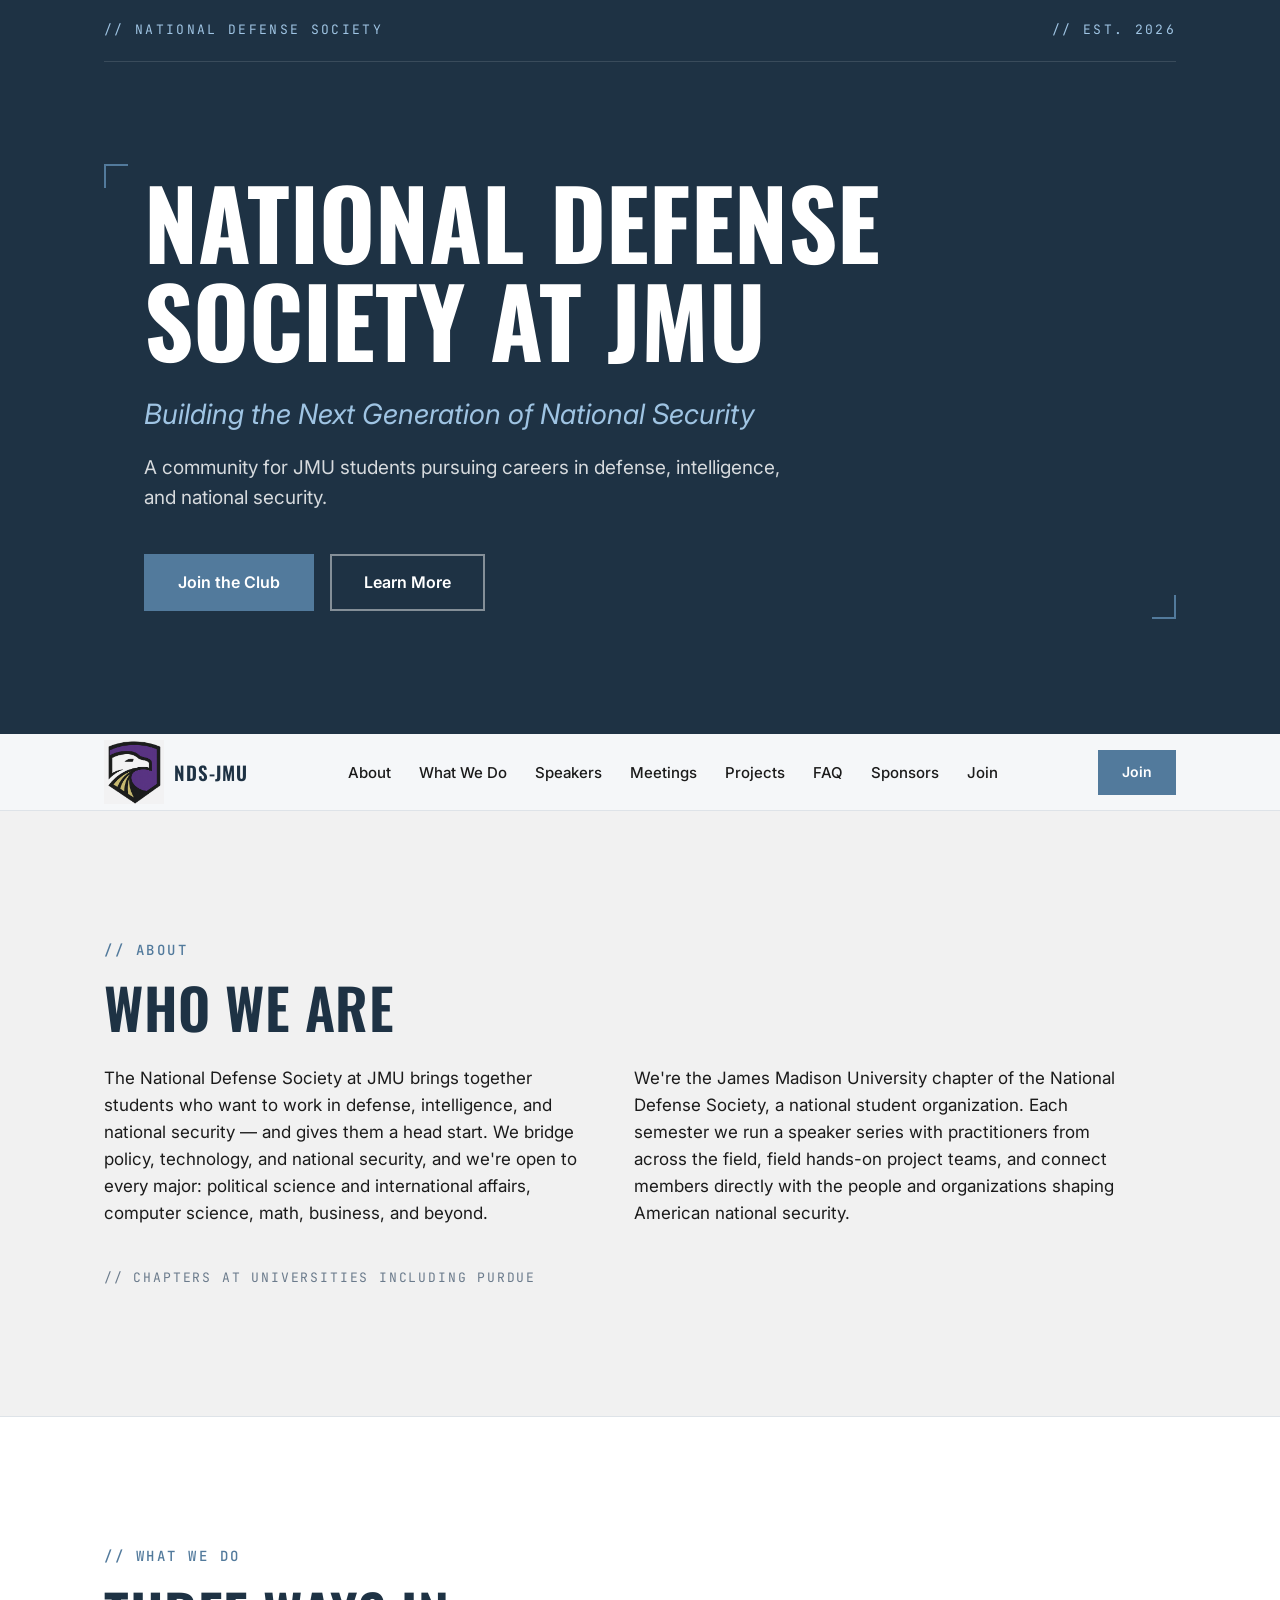
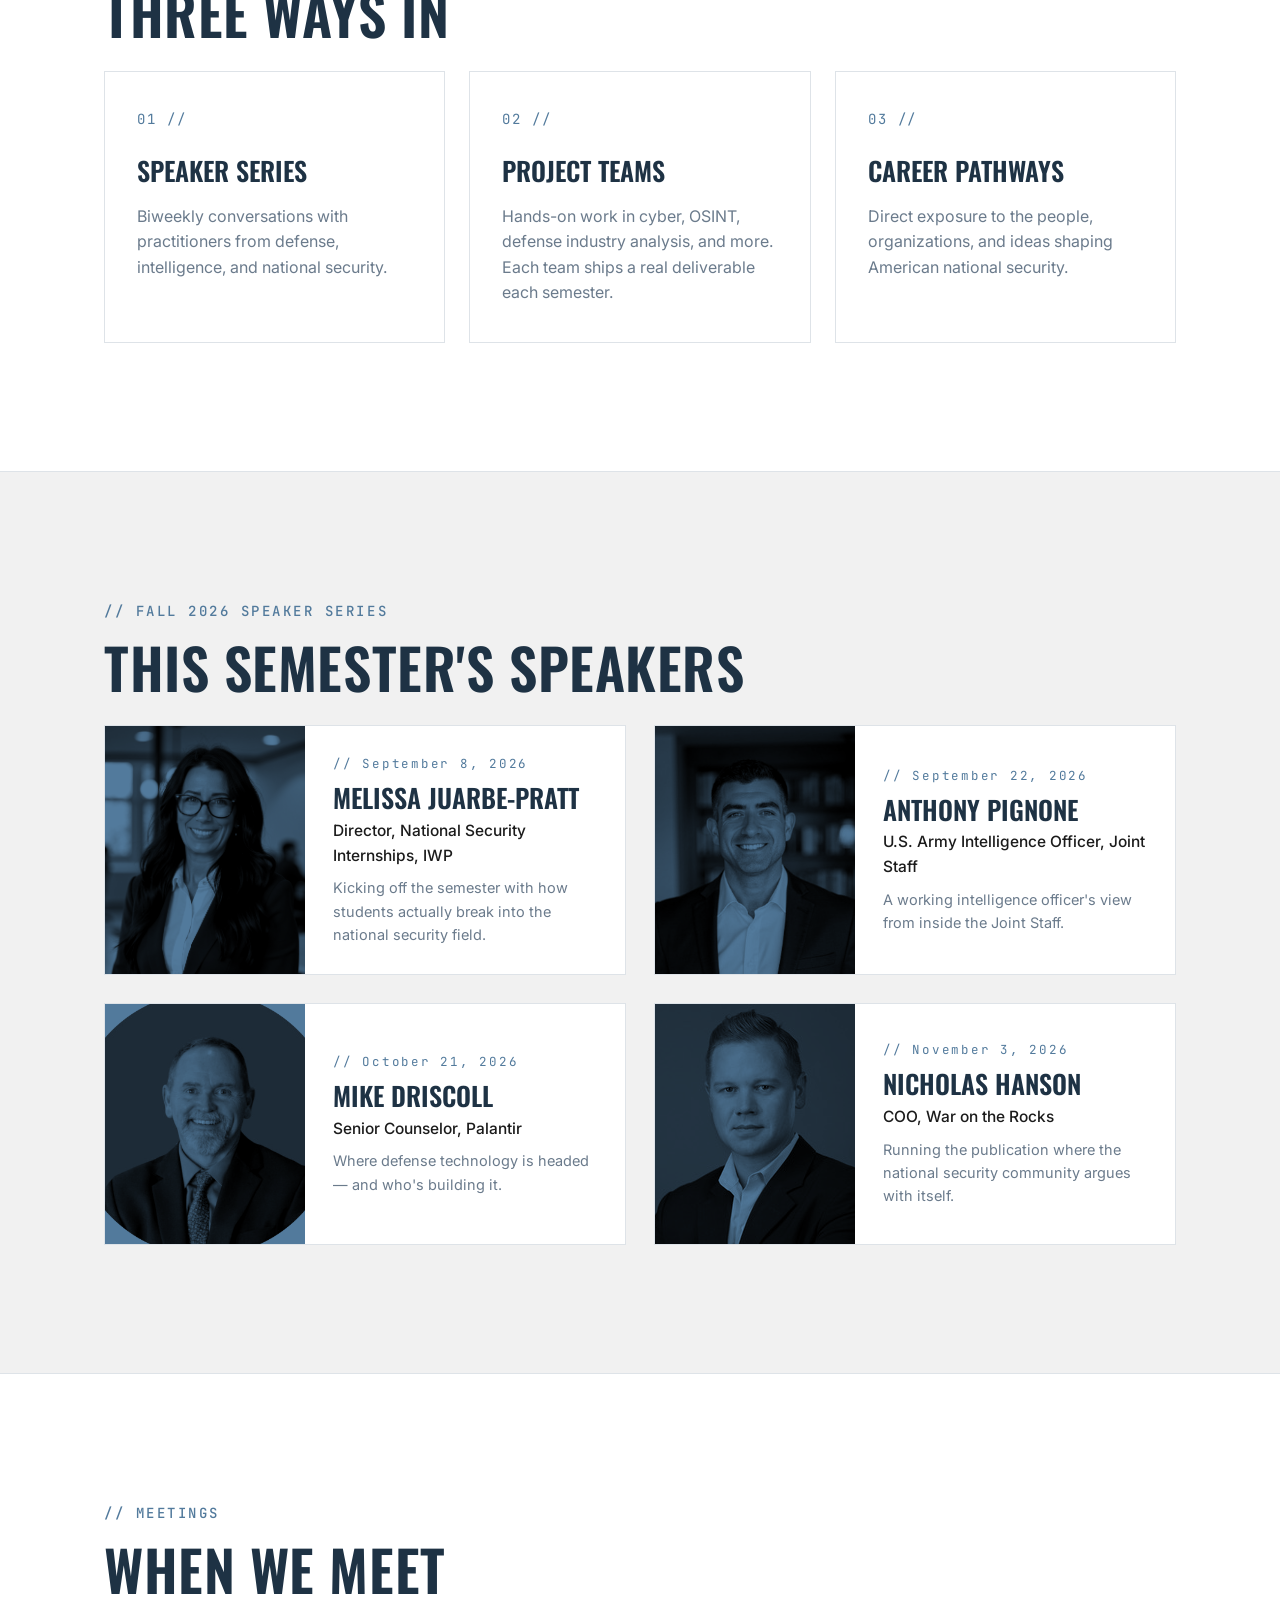
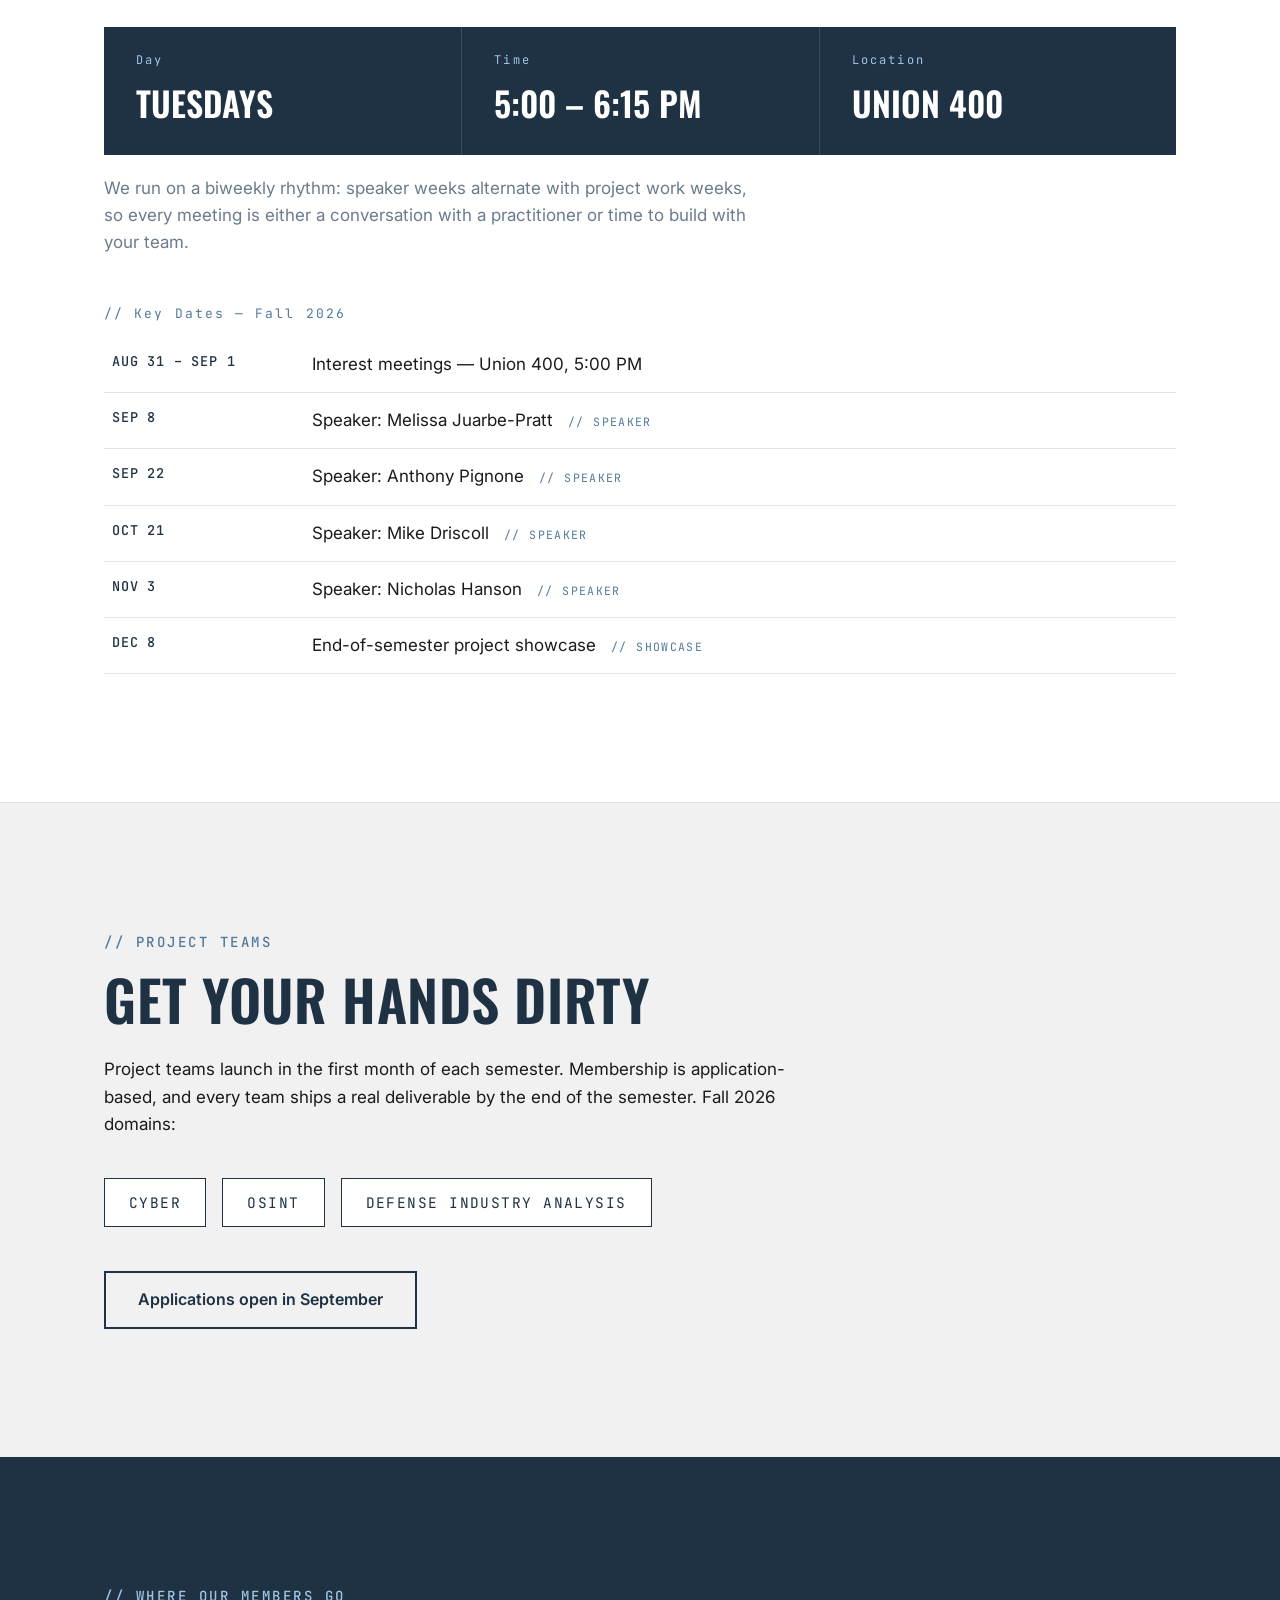
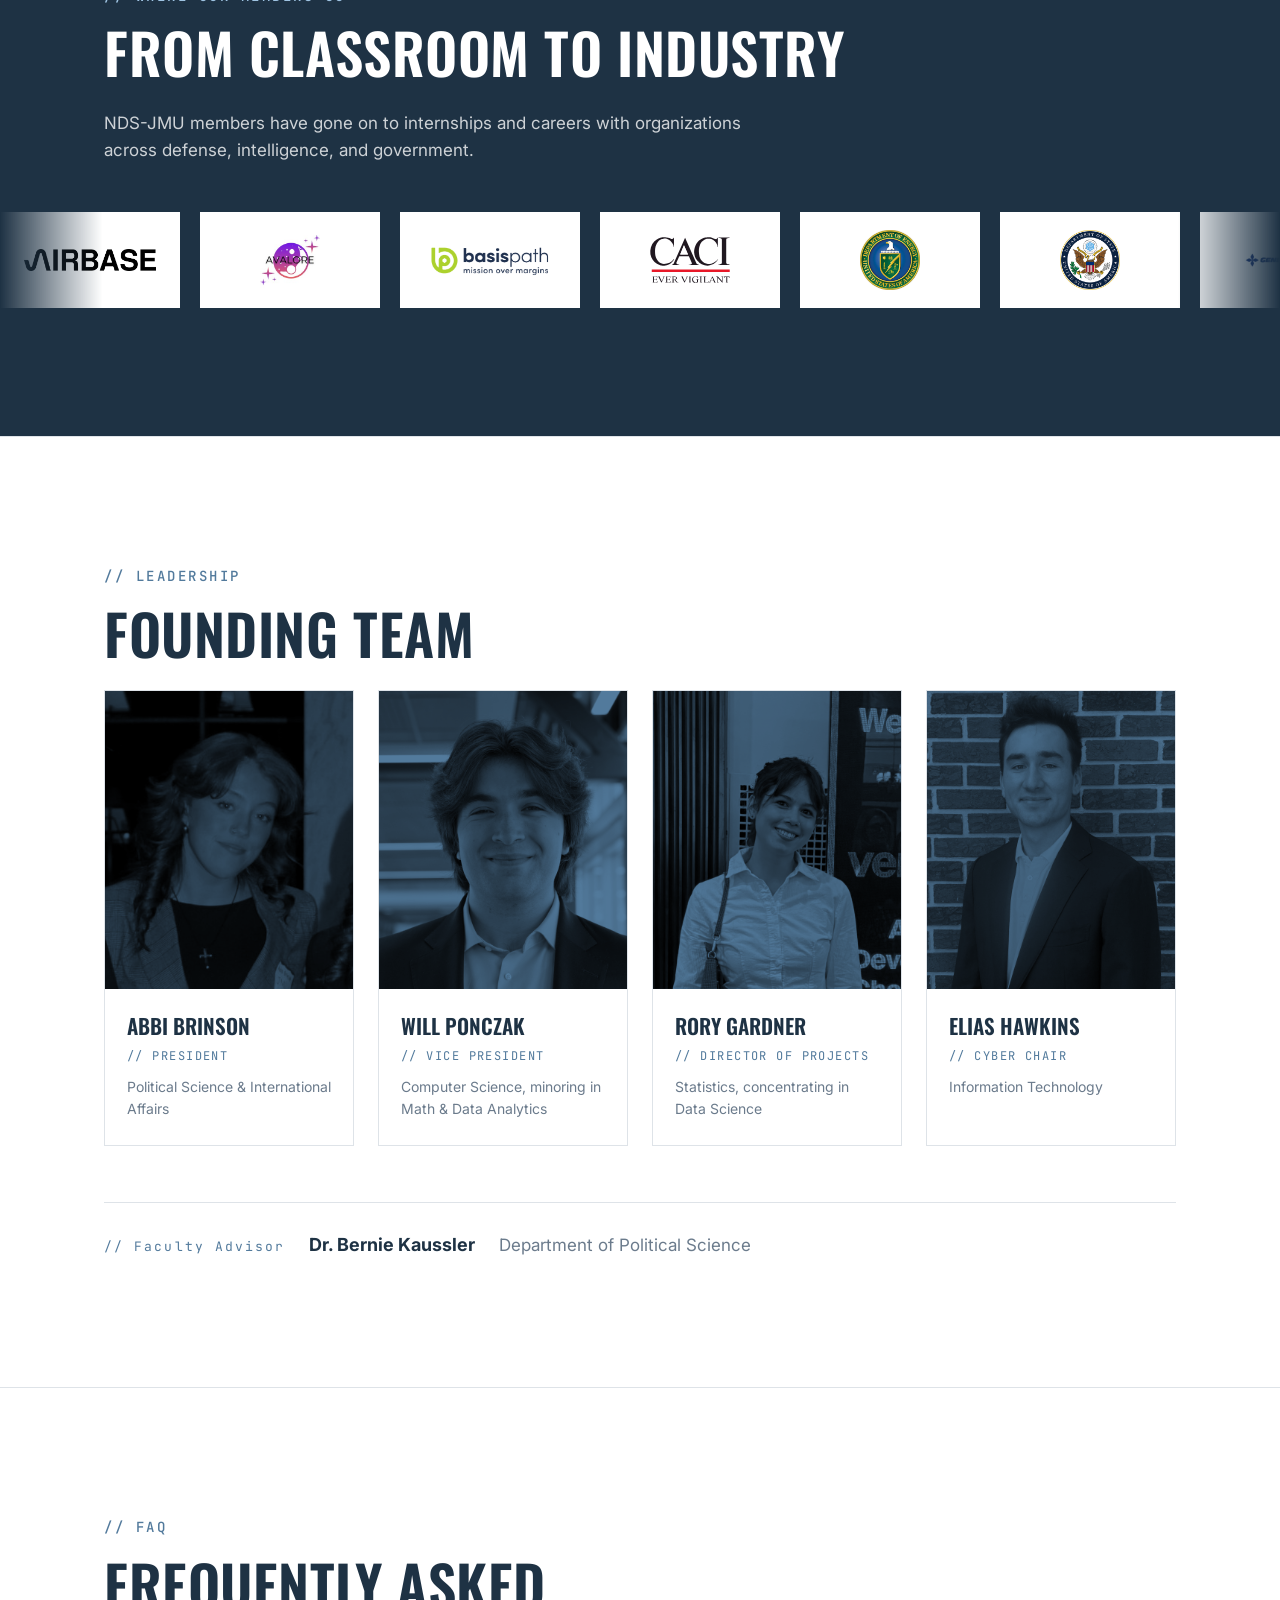
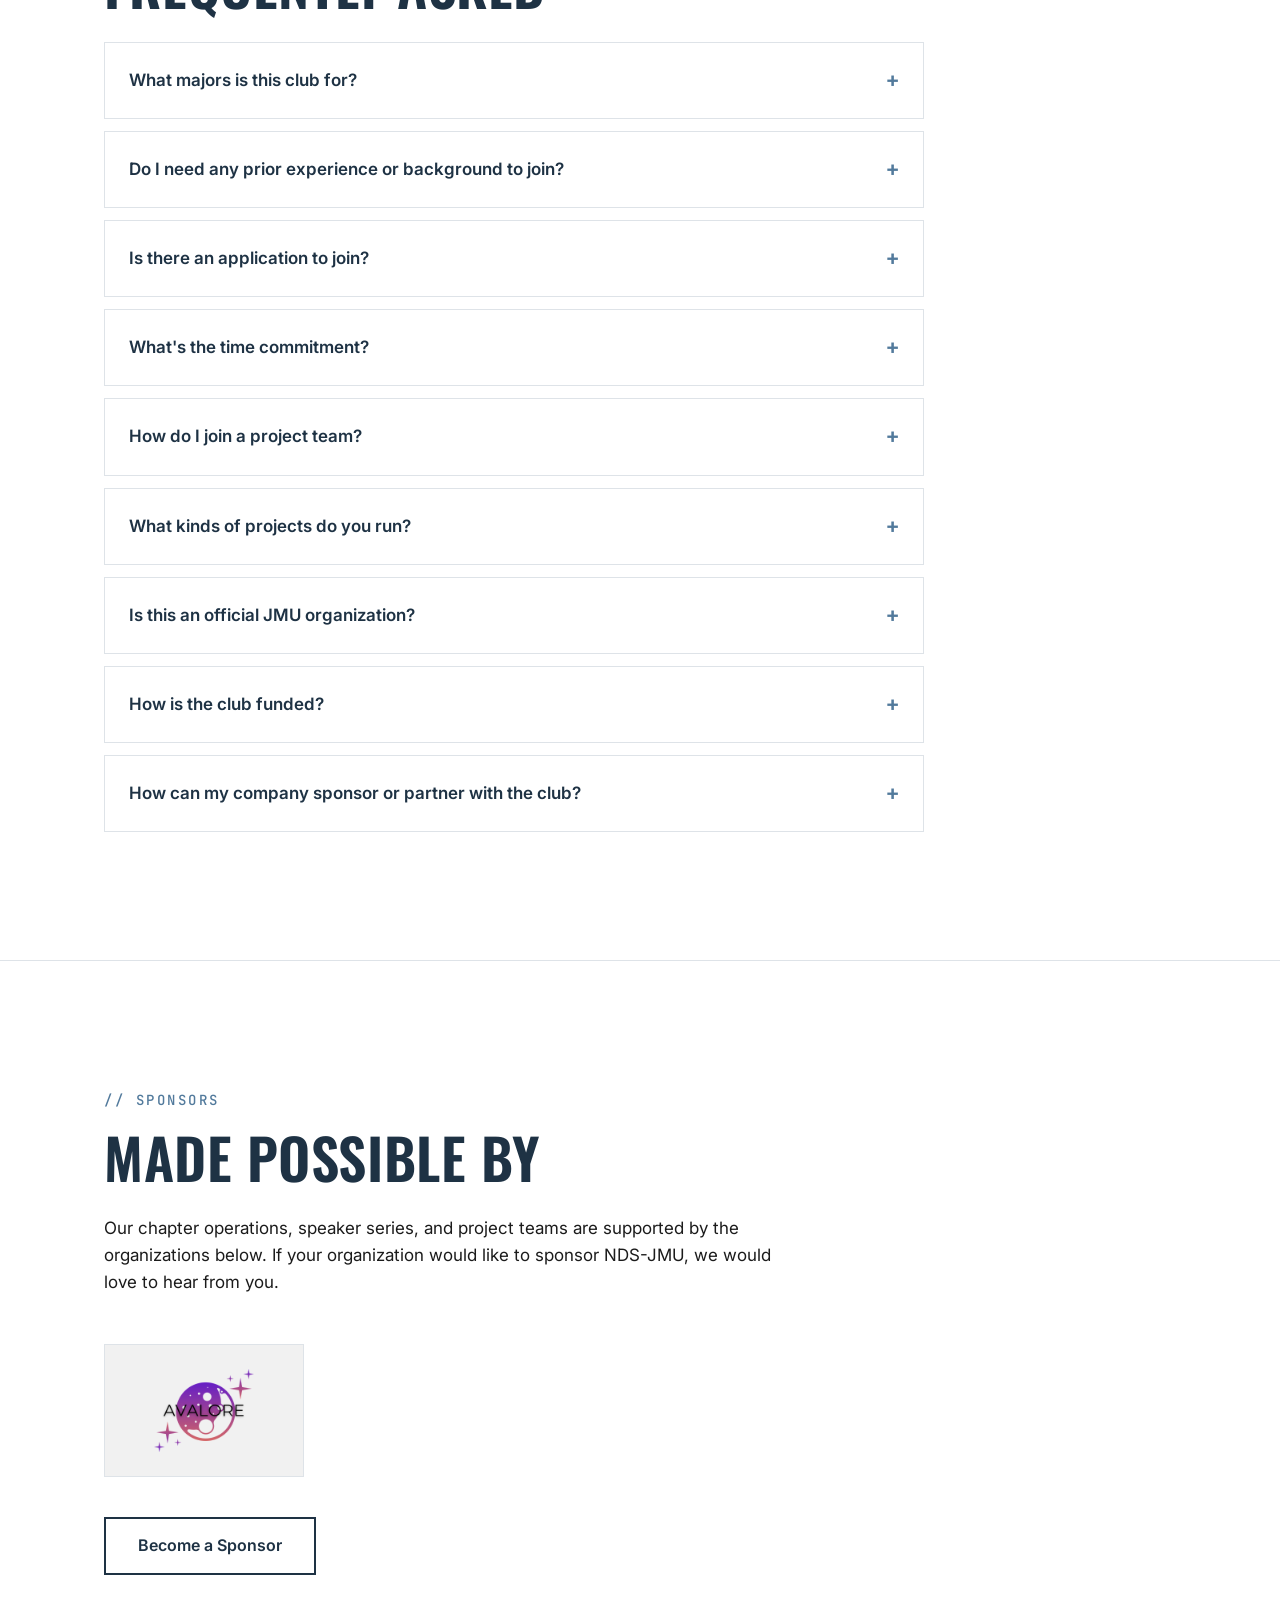
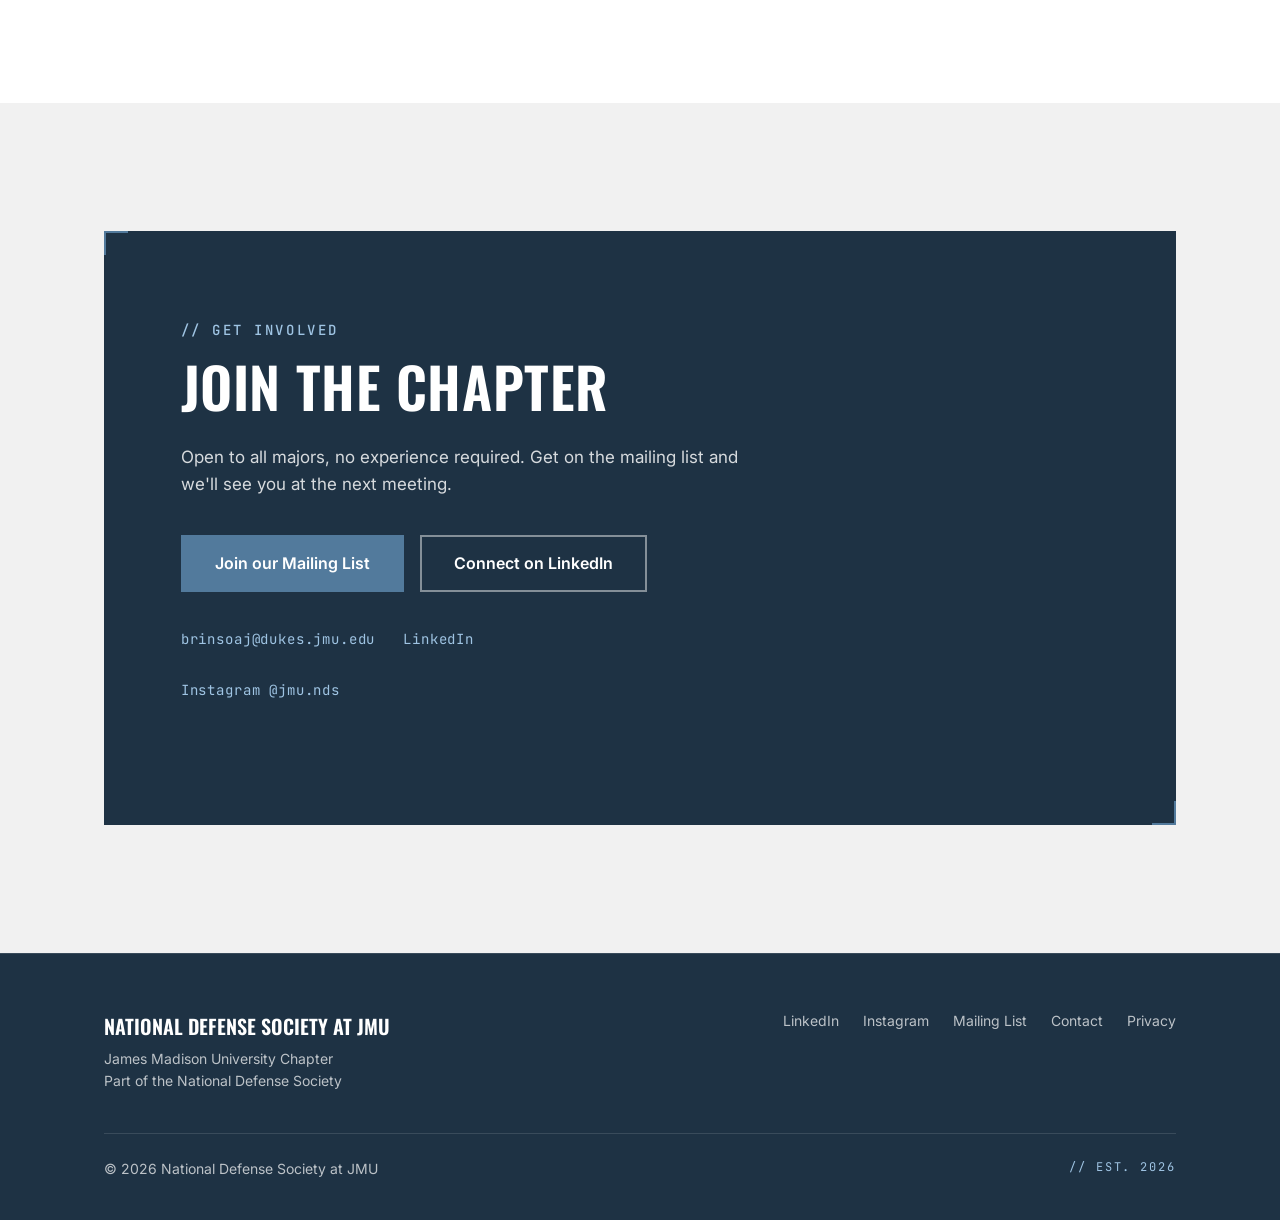
==== commit 0be43fa1: "new blurb" ====
--- a/index.html
+++ b/index.html
@@ -9,19 +9,19 @@
   <!-- Edit the title and description below if the   -->
   <!-- club's positioning changes.                   -->
   <!-- ============================================= -->
-  <title>National Defense Society at JMU — From Classroom to Clearance</title>
+  <title>National Defense Society at JMU — Building the Next Generation of National Security</title>
   <meta name="description" content="The JMU chapter of the National Defense Society: a community for students pursuing careers in defense, intelligence, and national security. Speaker series, project teams, and career pathways.">
 
   <!-- Open Graph tags: control how the site looks when shared on LinkedIn etc. -->
   <!-- Replace og-image.png in /images/ with a real 1200x630 graphic when ready. -->
   <meta property="og:title" content="National Defense Society at JMU">
-  <meta property="og:description" content="From Classroom to Clearance. A community for JMU students pursuing careers in defense, intelligence, and national security.">
+  <meta property="og:description" content="Building the Next Generation of National Security. A community for JMU students pursuing careers in defense, intelligence, and national security.">
   <meta property="og:type" content="website">
   <meta property="og:image" content="/images/og-image.png">
   <meta property="og:url" content="https://ndsjmu.org/">
   <meta name="twitter:card" content="summary_large_image">
   <meta name="twitter:title" content="National Defense Society at JMU">
-  <meta name="twitter:description" content="From Classroom to Clearance. A community for JMU students pursuing careers in defense, intelligence, and national security.">
+  <meta name="twitter:description" content="Building the Next Generation of National Security. A community for JMU students pursuing careers in defense, intelligence, and national security.">
   <meta name="twitter:image" content="/images/og-image.png">
   <meta name="theme-color" content="#1E3244">
 
@@ -52,7 +52,7 @@
     </div>
     <div class="hero-inner corner-brackets">
       <h1>National Defense Society at JMU</h1>
-      <p class="hero-tagline">From Classroom to Clearance</p>
+      <p class="hero-tagline">Building the Next Generation of National Security</p>
       <p class="hero-mission">A community for JMU students pursuing careers in defense, intelligence, and national security.</p>
       <div class="hero-buttons">
         <!-- REPLACE the href below with the real Google Form link -->
@@ -277,7 +277,7 @@
   <section id="destinations" class="destinations">
     <div class="container">
       <span class="section-label">// Where Our Members Go</span>
-      <h2 class="section-headline">From Classroom to Clearance</h2>
+      <h2 class="section-headline">From Classroom to Industry</h2>
       <p class="destinations-intro">NDS-JMU members have gone on to internships and careers with organizations across defense, intelligence, and government.</p>
     </div>
     <div class="logo-marquee" data-row-threshold="11">
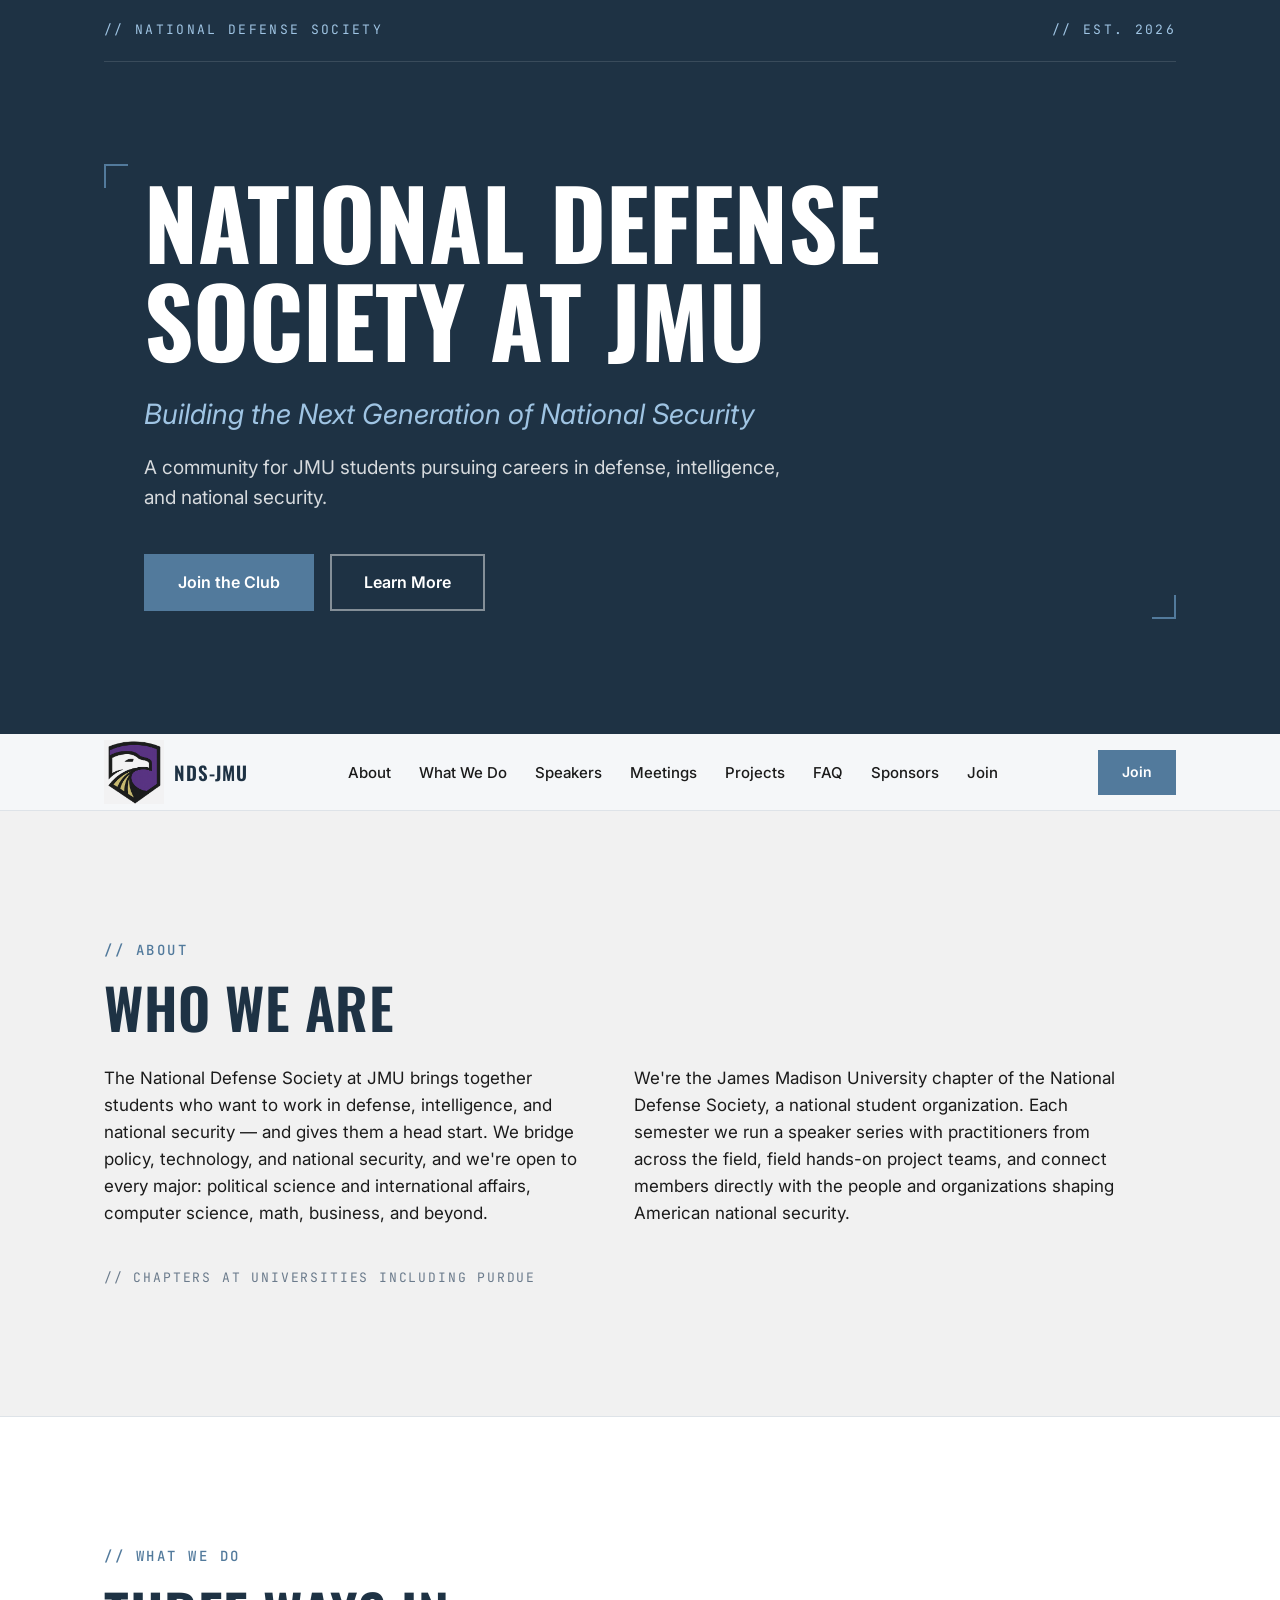
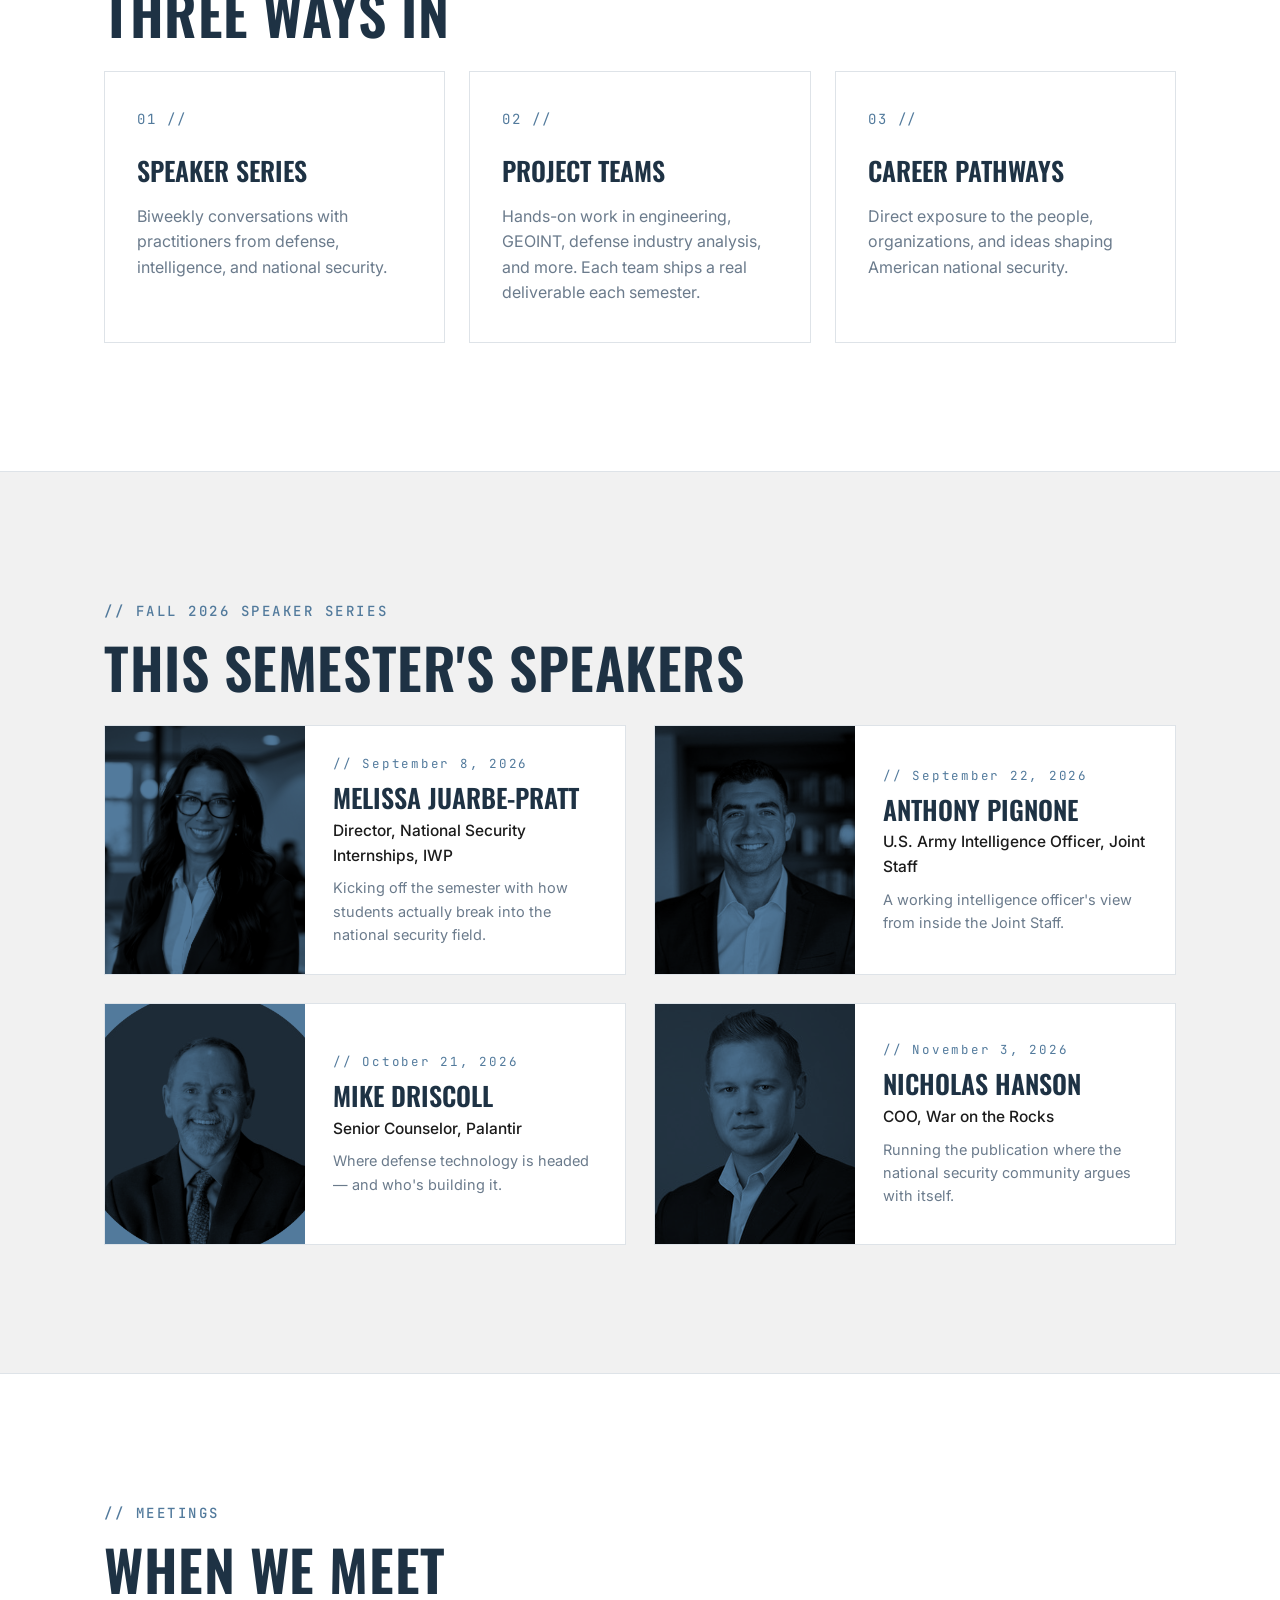
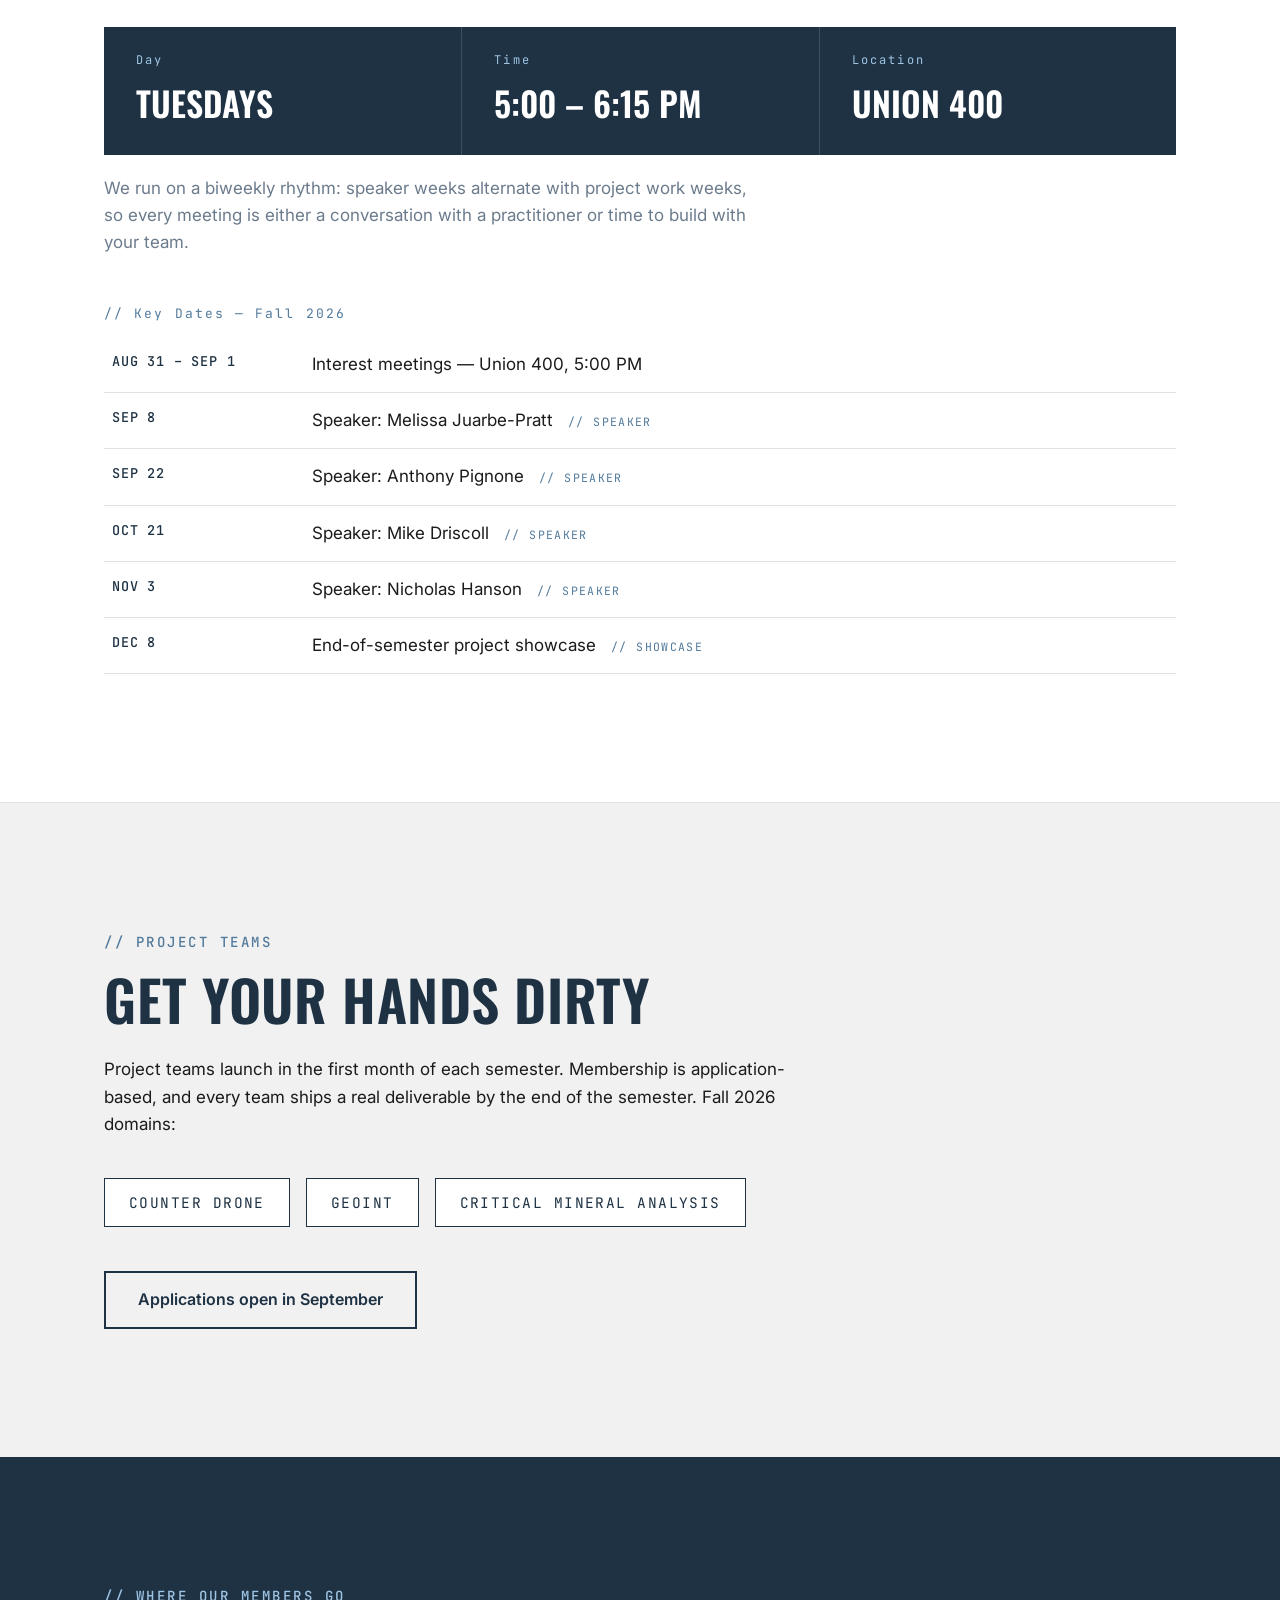
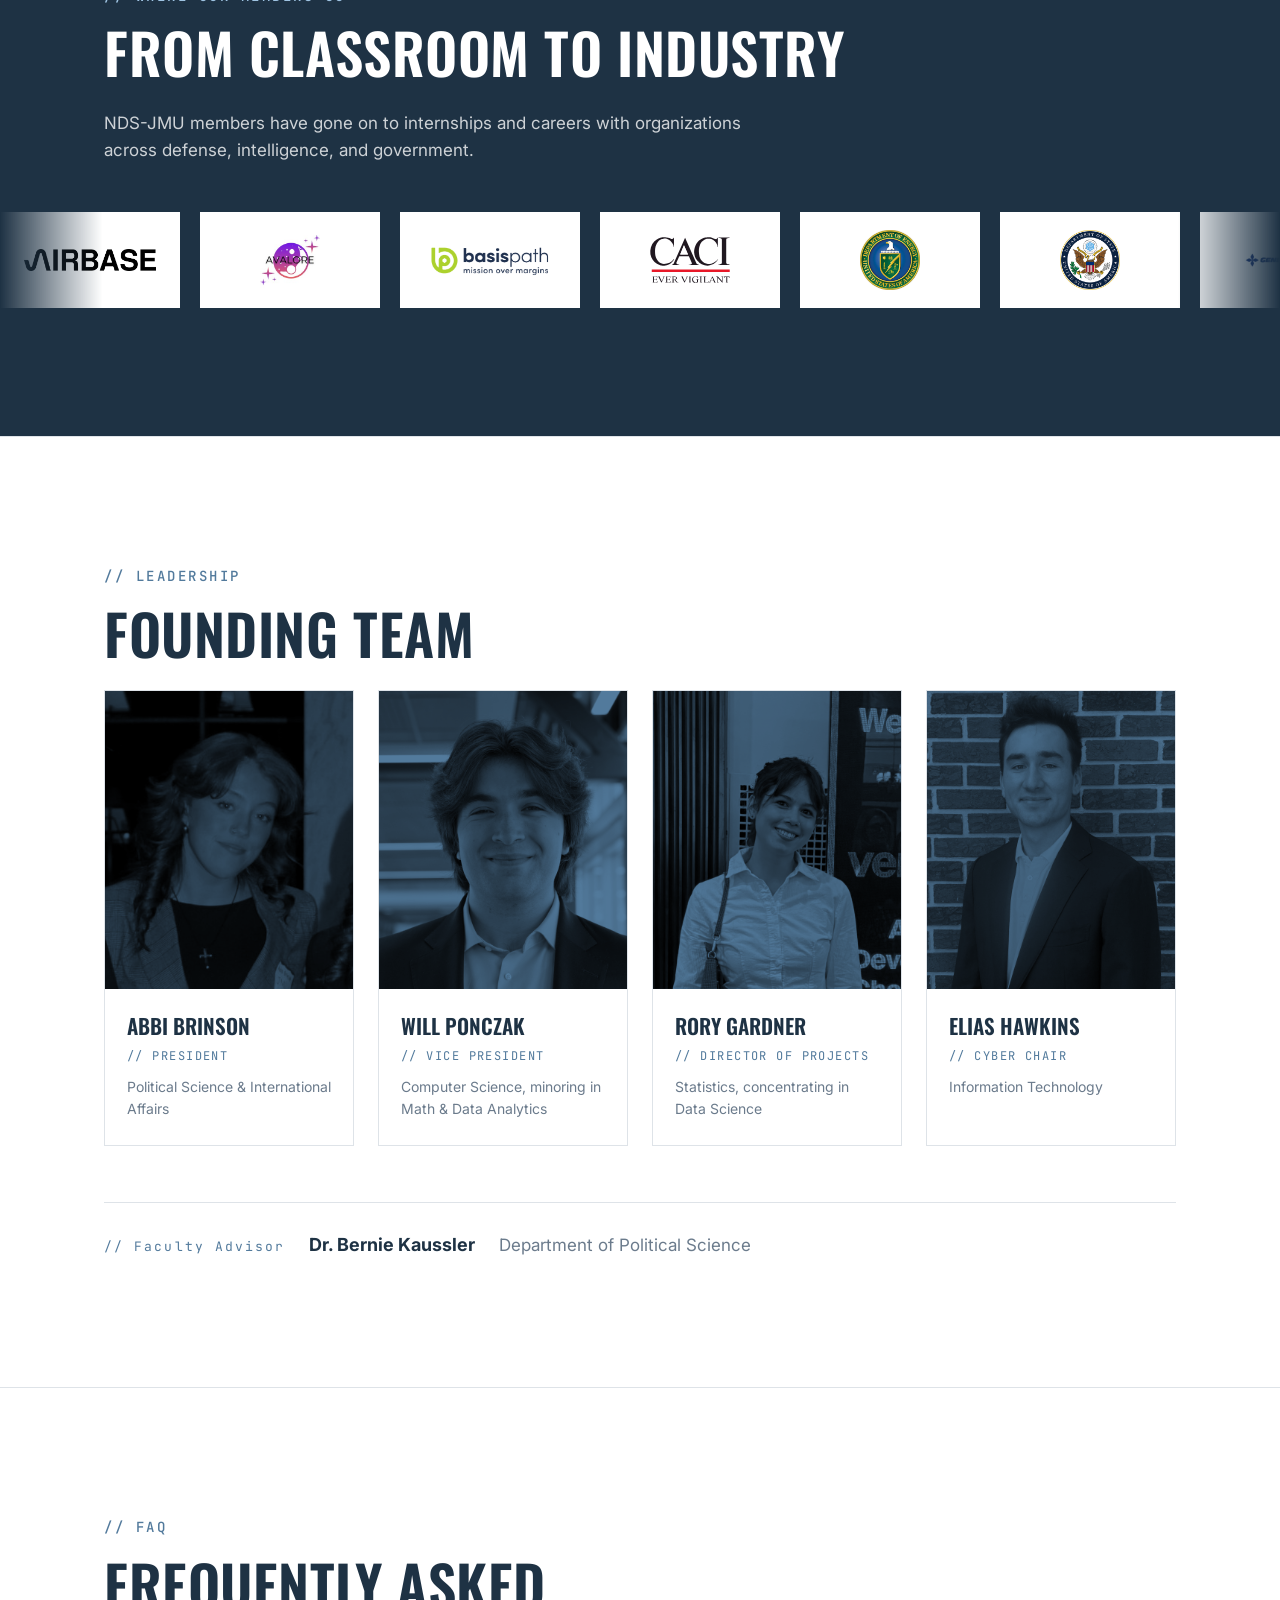
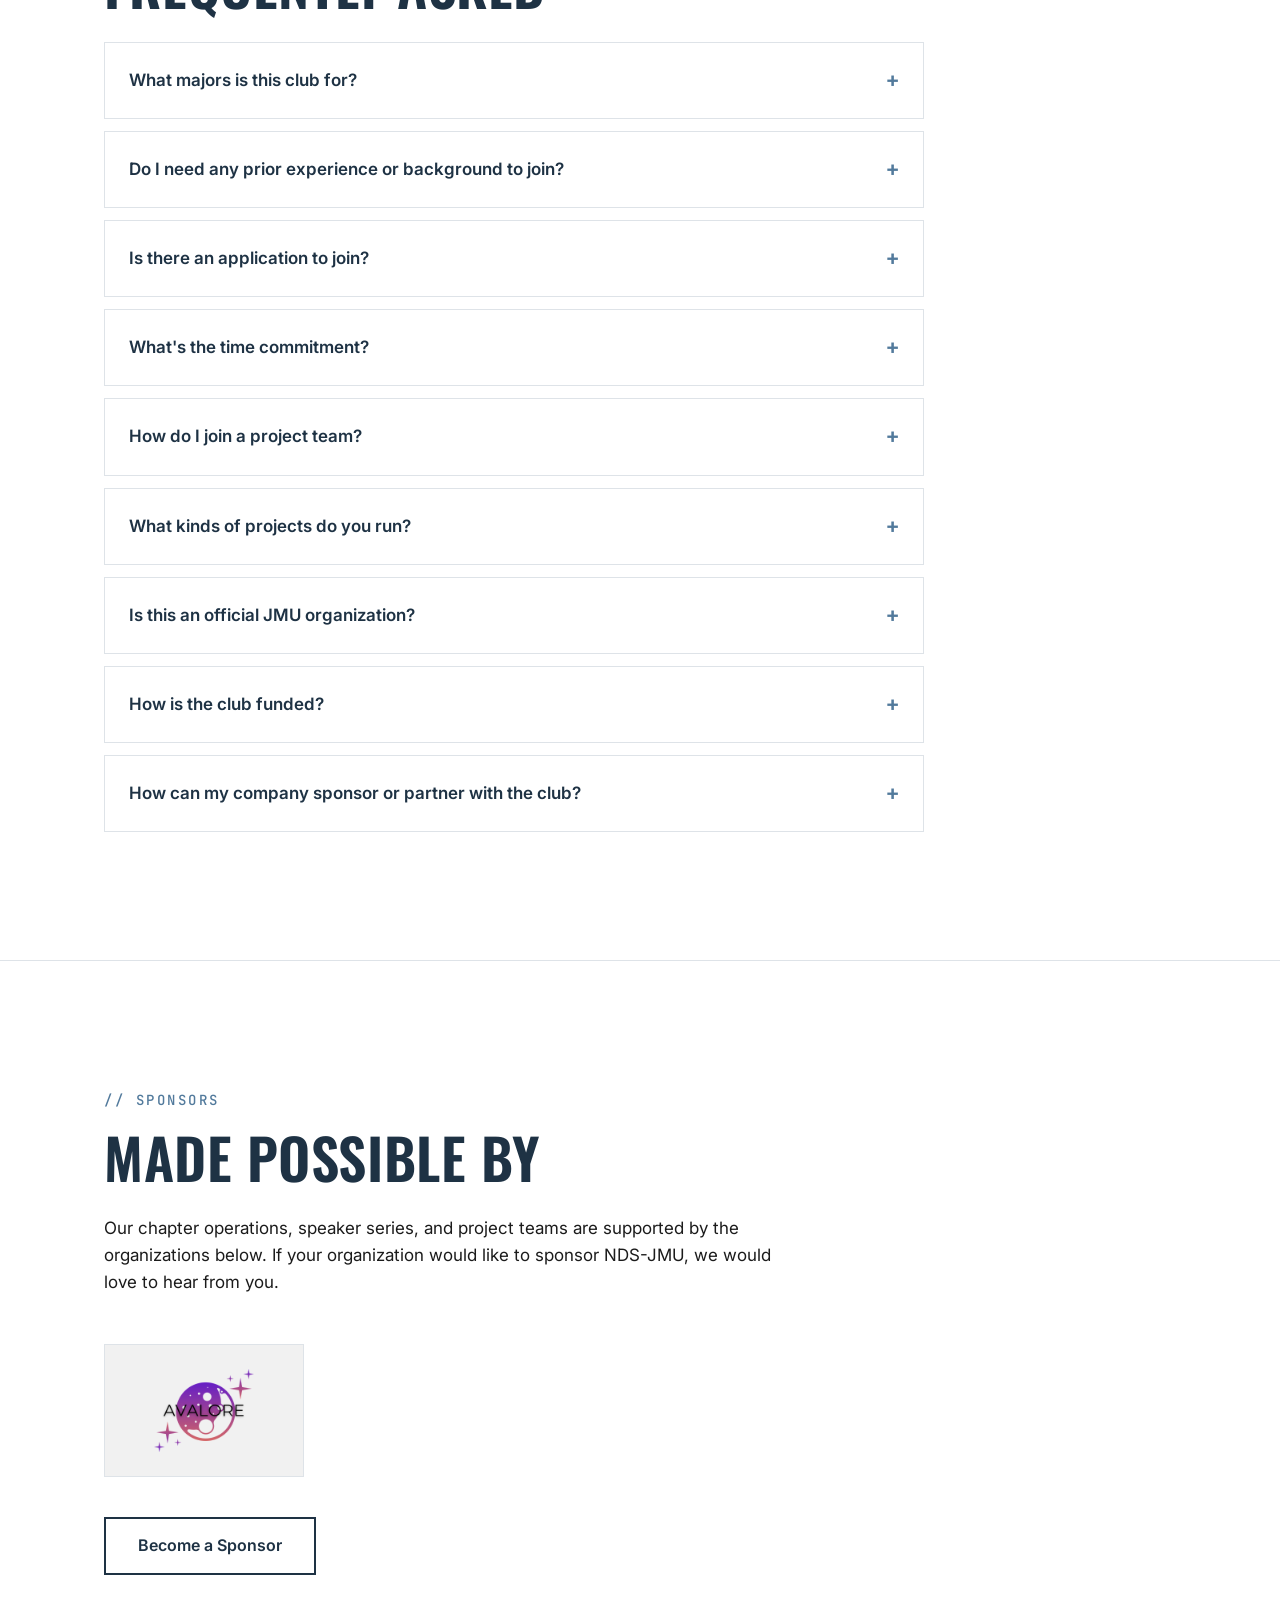
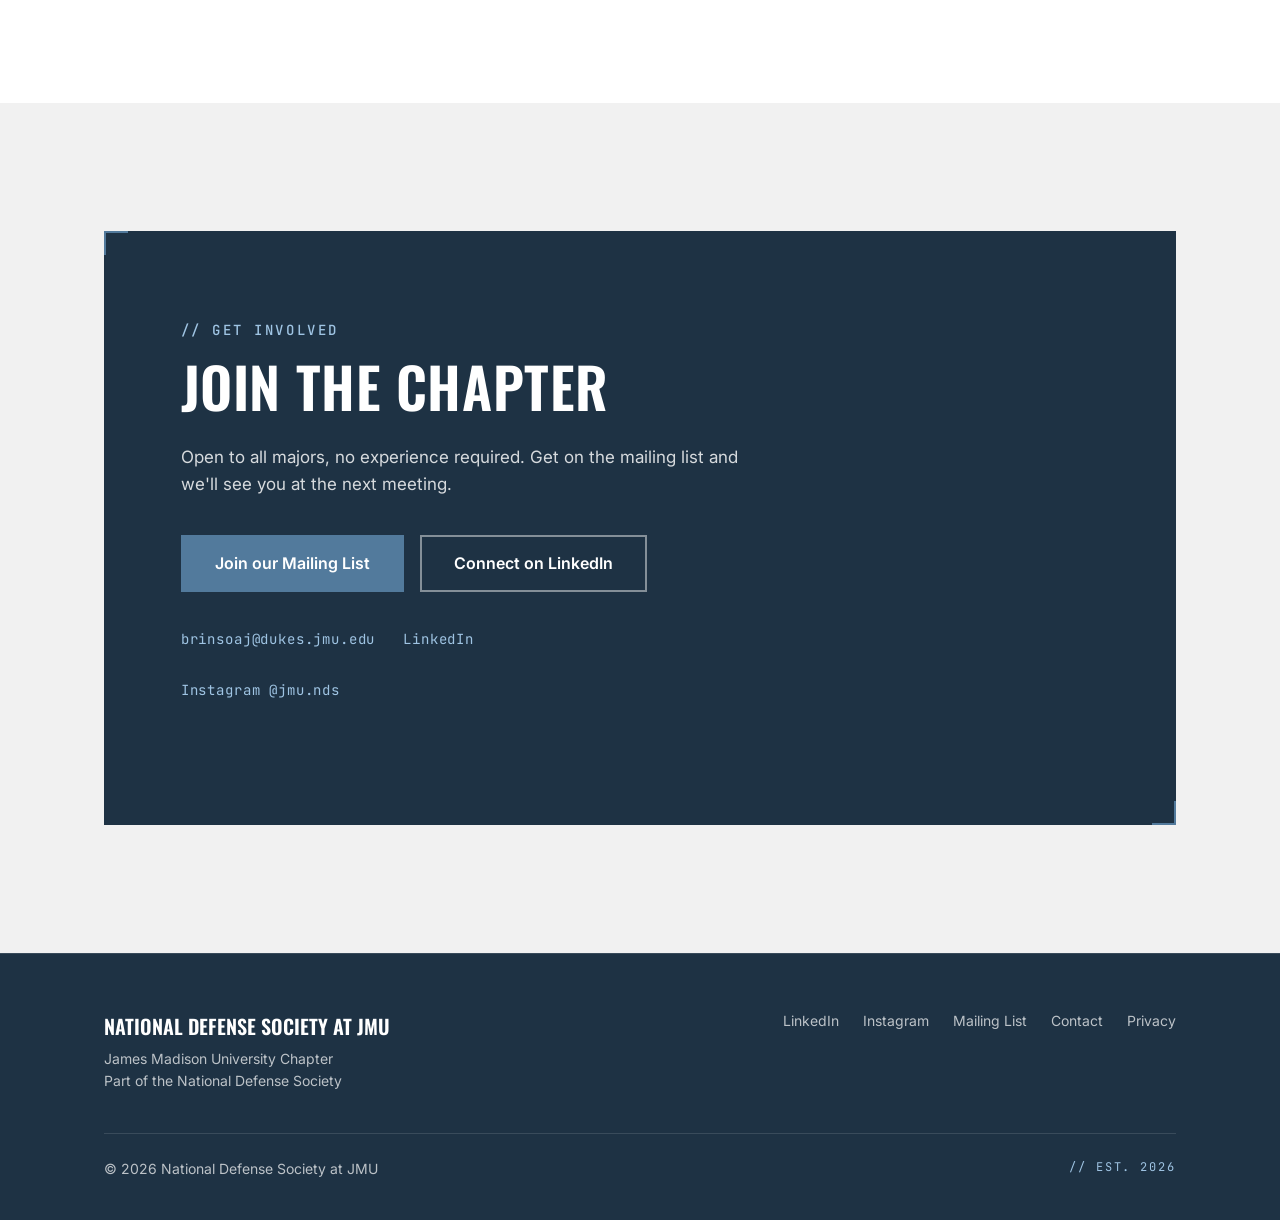
==== commit a10943fe: "updated project teams" ====
--- a/index.html
+++ b/index.html
@@ -127,7 +127,7 @@
         <article class="pillar-card">
           <span class="pillar-number">02 //</span>
           <h3>Project Teams</h3>
-          <p>Hands-on work in cyber, OSINT, defense industry analysis, and more. Each team ships a real deliverable each semester.</p>
+          <p>Hands-on work in engineering, GEOINT, defense industry analysis, and more. Each team ships a real deliverable each semester.</p>
         </article>
         <article class="pillar-card">
           <span class="pillar-number">03 //</span>
@@ -254,9 +254,9 @@
       <h2 class="section-headline">Get Your Hands Dirty</h2>
       <p class="projects-intro">Project teams launch in the first month of each semester. Membership is application-based, and every team ships a real deliverable by the end of the semester. Fall 2026 domains:</p>
       <ul class="domain-list">
-        <li>CYBER</li>
-        <li>OSINT</li>
-        <li>DEFENSE INDUSTRY ANALYSIS</li>
+        <li>COUNTER DRONE</li>
+        <li>GEOINT</li>
+        <li>CRITICAL MINERAL ANALYSIS</li>
         <!-- ADD A NEW PROJECT DOMAIN HERE -->
       </ul>
       <a class="btn btn-outline-dark" href="#join">Applications open in September</a>
